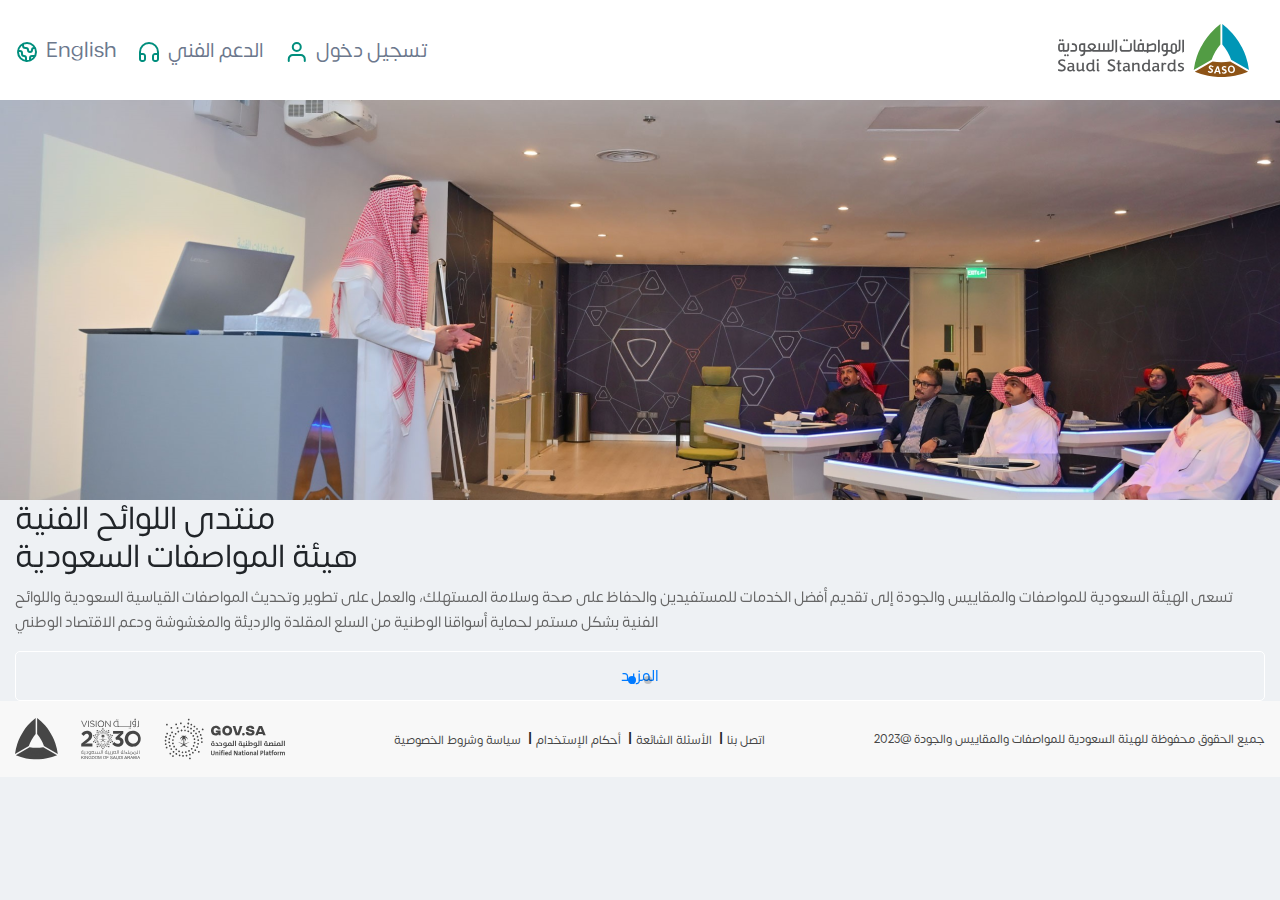
==== ar/index.html @ f95ce7a1 "Saso first commit" ====
<!doctype html>
<html lang="ar" dir="ltr">
  <head>
    <!-- Required meta tags -->
    <meta charset="utf-8">
    <meta name="viewport" content="width=device-width, initial-scale=1, shrink-to-fit=no">

    <!-- Bootstrap CSS -->
    <link rel="stylesheet" href="../assets/css/bootstrap.min.css">
    <!-- swiper  -->
    <link rel="stylesheet" href="../assets/css/swiper-bundle.min.css">
    <!--  Font Awesome CSS -->
    <!-- <link rel="stylesheet" href="../assets/css/all.min.css"> -->
    <!-- custom style -->
    <link rel="stylesheet" href="../assets/css/styleLTR.css">
    
    <title>SASO</title>
  </head>
  <body>


    <!-- start navbar -->
      <nav class="navbarCustomSaso">
        <div class="container containerCustom">
          <nav class="navbar navbar-expand-lg navbar-light">
            <a class="navbar-brand" href="#">
              <img src="../assets/images/new-logo.svg" alt="">
            </a>
             <!-- end logo saso -->
            <button class="navbar-toggler" type="button" data-toggle="collapse" data-target="#navbarSupportedContent" aria-controls="navbarSupportedContent" aria-expanded="false" aria-label="Toggle navigation">
              <span class="navbar-toggler-icon"></span>
            </button>
            <!-- end button toggle -->
            <div class="collapse navbar-collapse" id="navbarSupportedContent">
              <ul class="navbar-nav mr-auto">
                <li class="nav-item">
                  <a class="nav-link" href="#">
                    <img src="../assets/images/langIcon.svg" alt="">
                    <span>English</span>
                  </a>
                </li>
                <!-- end link -->
                <li class="nav-item">
                  <a class="nav-link" href="#">
                    <img src="../assets/images/supportIcon.svg" alt="">
                    <span>الدعم الفني</span>
                  </a>
                </li>
                <!-- end link -->
                <li class="nav-item">
                  <button type="button" class="nav-link" data-toggle="modal" data-target="#loginHome">
                    <img src="../assets/images/loginIcon.svg" alt="">
                    <span>تسجيل دخول</span>
                    </button>
                </li>
                <!-- end link -->

                <!-- <li class="nav-item dropdown">
                  <a class="nav-link dropdown-toggle" href="#" id="navbarDropdown" role="button" data-toggle="dropdown" aria-haspopup="true" aria-expanded="false">
                    Dropdown
                  </a>
                  <div class="dropdown-menu" aria-labelledby="navbarDropdown">
                    <a class="dropdown-item" href="#">Action</a>
                    <a class="dropdown-item" href="#">Another action</a>
                    <div class="dropdown-divider"></div>
                    <a class="dropdown-item" href="#">Something else here</a>
                  </div>
                </li> -->
              </ul>
      
            </div>
            <!-- end links of menu -->
          </nav>
        </div>
      </nav>
    <!-- end navbar -->

    <!-- start modal for login -->
        <div class="modal fade sasoModal" id="loginHome" tabindex="-1" role="dialog" aria-labelledby="exampleModalCenterTitle" aria-hidden="true">
          <div class="modal-dialog modal-dialog-centered" role="document">
            <div class="modal-content">
              <div class="modal-body">
                
                <button type="button" class="btn btn-primary" data-toggle="modal" data-target="#registerHome">
                  register
                </button>
              </div>
              <!-- end body  -->
            </div>
          </div>
        </div>
    <!-- end modal  login -->
    <!-- start modal  register -->
        <div class="modal fade sasoModal" id="registerHome" tabindex="-1" role="dialog" aria-labelledby="exampleModalCenterTitle" aria-hidden="true">
          <div class="modal-dialog modal-dialog-centered" role="document">
            <div class="modal-content">
              <div class="modal-body">
                ...register
              </div>
                <!-- end body  -->
            </div>
          </div>
        </div>
    <!-- end modal  register -->


    <!-- start slider home page -->
    <section class="homeSlider">
        <!-- start Swiper -->
        <div class="swiper mySwiper">
          <div class="swiper-wrapper">
            <div class="swiper-slide">
              <div class="wrapperSlide">
                <img src="../assets/images/Banner.png" alt="" class="aboImg">
                <div class="container containerCustom">
                  <div class="textBanner">
                    <h2>
                      منتدى اللوائح الفنية <br>
                      هيئة المواصفات السعودية
                    </h2>
                    <p>
                      تسعى الهيئة السعودية للمواصفات والمقاييس والجودة إلى تقديم أفضل الخدمات للمستفيدين والحفاظ على صحة وسلامة المستهلك، والعمل على تطوير وتحديث المواصفات القياسية السعودية واللوائح الفنية بشكل مستمر لحماية أسواقنا الوطنية من السلع المقلدة والرديئة والمغشوشة ودعم الاقتصاد الوطني
                    </p>
                    <a href="#!" class="btnBoder">المزيد</a>
                  </div>
                </div>
              </div>
            </div>
            <!-- end slide -->
            <div class="swiper-slide">
              <div class="wrapperSlide">
                <img src="../assets/images/Banner.png" alt="" class="aboImg">
                <div class="container containerCustom">
                  <div class="textBanner">
                    <h2>
                      منتدى اللوائح الفنية
                      هيئة المواصفات السعودية
                    </h2>
                    <p>
                      تسعى الهيئة السعودية للمواصفات والمقاييس والجودة إلى تقديم أفضل الخدمات للمستفيدين والحفاظ على صحة وسلامة المستهلك، والعمل على تطوير وتحديث المواصفات القياسية السعودية واللوائح الفنية بشكل مستمر لحماية أسواقنا الوطنية من السلع المقلدة والرديئة والمغشوشة ودعم الاقتصاد الوطني
                    </p>
                    <a href="#!" class="btnBoder">المزيد</a>
                  </div>
                </div>
              </div>
            </div>
            <!-- end slide -->
          </div>
          <div class="swiper-pagination"></div>
        </div>
        <!-- end Swiper -->
    </section>
    <!-- end slider home page -->

 

    <footer class="sasoFooter">
      <div class="container containerCustom flexCenter">
        <div class="logosFooter">
          <a href="#!"><img src="../assets/images/SASOFooter.svg" alt=""></a>
          <a href="#!"><img src="../assets/images/2030.svg" alt=""></a>
          <a href="#!"><img src="../assets/images/Govsa.svg" alt=""></a>
        </div>
        <!-- end logo -->
        <div class="policySec">
          <a href="#!" >اتصل بنا</a>|
          <a href="#!" > الأسئلة الشائعة</a>|
          <a href="#!" > أحكام الإستخدام</a>|
          <a href="#!" >سياسة وشروط الخصوصية</a>
        </div>
        <!-- end section -->
        <div class="sasoRSV">
          <p>جميع الحقوق محفوظة للهيئة السعودية للمواصفات والمقاييس والجودة @2023</p>
        </div>
      </div>
    </footer>


    <!-- start script ref  -->
    <script src="../assets/js/jQueryV3.5.js" ></script>
    <script src="../assets/js/bootstrap.bundle.min.js" ></script>
    <script src="../assets/js/swiper-bundle.min.js" ></script>
    <!-- include counterup just in home page -->
    <script src="../assets/js/jquery.counterup.min.js" ></script>
    <script src="../assets/js/custom.js"></script>
    <!-- end script ref  -->
    <script>

    var swiper = new Swiper(".mySwiper", {
      pagination: {
        el: ".swiper-pagination",
      },
    });

    </script>

  </body>
</html>
---- assets/css/styleLTR.css ----
/*** LTR websites ***/
@font-face {
  font-family: "SomarLight";
  src: url("../fonts/SomarSans-Light.woff") format("woff");
  font-weight: 400;
}

@font-face {
  font-family: "SomarRegular";
  src: url("../fonts/SomarSans-Regular.woff") format("woff");
  font-weight: 400;
}

@font-face {
  font-family: "SomarMedium";
  src: url("../fonts/SSomarSans-Medium.woff") format("woff");
  font-weight: 400;
}

@font-face {
  font-family: "SomarBold";
  src: url("../fonts/SomarSans-Bold.woff") format("woff");
  font-weight: 400;
}

@font-face {
  font-family: "Inter";
  src: url("../fonts/Inter-Regular.ttf") format("ttf");
  font-weight: 400;
}

body {
  font-family: "SomarRegular";
  direction: ltr;
  text-align: left;
}

html[dir="rtl"] body {
  font-family: "SomarRegular";
}

*,
*:focus,
*:active,
button:focus {
  outline: none;
}

a:hover {
  text-decoration: none;
}

p {
  font-size: 15px;
  color: #666;
  line-height: 30px;
}

h4 {
  font-size: 22px;
  font-weight: bold;
}

.mb-20 {
  margin-bottom: 20px !important;
}

.mb-30 {
  margin-bottom: 30px !important;
}

.mb-40 {
  margin-bottom: 40px !important;
}

.mb-70 {
  margin-bottom: 70px !important;
}

.mt-40 {
  margin-top: 40px !important;
}

.mt-30 {
  margin-top: 30px !important;
}

.ml-30 {
  margin-left: 30px !important;
}

.mt-70 {
  margin-top: 70px !important;
}

.mt-50 {
  margin-top: 50px !important;
}

.pl-15 {
  padding-left: 15px !important;
}

.pl-30 {
  padding-left: 30px !important;
}

.strong {
  font-weight: bold;
}

ul.blue-dots {
  list-style: none;
  line-height: 32px;
}

ul.blue-dots li::before {
  content: "";
  display: inline-block;
  width: 8px;
  height: 8px;
  border-radius: 50%;
  margin-right: 10px;
}

ol {
  list-style: decimal;
  line-height: 32px;
}

ol li {
  padding-left: 10px;
}

.text-left {
  text-align: right !important;
}

.text-right {
  text-align: left !important;
}

.float-left {
  float: right !important;
}

.float-right {
  float: left !important;
}

body {
  background: #eef1f4;
  font-family: "SomarRegular";
}

.font20 {
  font-size: 20px;
}

p {
  line-height: normal;
}

.flexCenter, .btnBoder {
  display: -webkit-box;
  display: -ms-flexbox;
  display: flex;
  -webkit-box-align: center;
      -ms-flex-align: center;
          align-items: center;
  -webkit-box-pack: center;
      -ms-flex-pack: center;
          justify-content: center;
}

.btnBoder {
  min-width: 134px;
  min-height: 50px;
  border: 1px solid #fff;
  border-radius: 5px;
}

/* start home page */
.navbarCustomSaso {
  background: #fff;
  padding: 19px 0 18px 0;
}

.navbarCustomSaso .navbar-light .navbar-nav .nav-link {
  padding: 0;
  margin-right: 20px;
  border: unset;
  background: transparent;
}

.navbarCustomSaso .navbar-light .navbar-nav .nav-link span {
  font-size: 20px;
  color: #6c788d;
  margin-left: 4px;
}

.navbarCustomSaso .navbar.navbar-expand-lg {
  -webkit-box-orient: horizontal;
  -webkit-box-direction: reverse;
      -ms-flex-direction: row-reverse;
          flex-direction: row-reverse;
  padding: 0;
}

.navbarCustomSaso .navbar.navbar-expand-lg .navbar-brand img {
  height: 53px;
}

.sasoFooter {
  background: #F8F8F8;
  padding: 17px 0;
}

.sasoFooter .container {
  -webkit-box-pack: justify;
      -ms-flex-pack: justify;
          justify-content: space-between;
}

.sasoFooter .logosFooter a:not(:last-of-type) {
  margin-right: 20px;
}

.sasoFooter .sasoRSV a, .sasoFooter .sasoRSV p,
.sasoFooter .policySec a,
.sasoFooter .policySec p {
  font-size: 12px;
  color: #464646;
  margin-bottom: 0;
}

.sasoFooter .policySec a {
  margin: 5px;
}

@media (min-width: 1200px) {
  .containerCustom {
    max-width: 1300px;
  }
}
/*# sourceMappingURL=styleLTR.css.map */
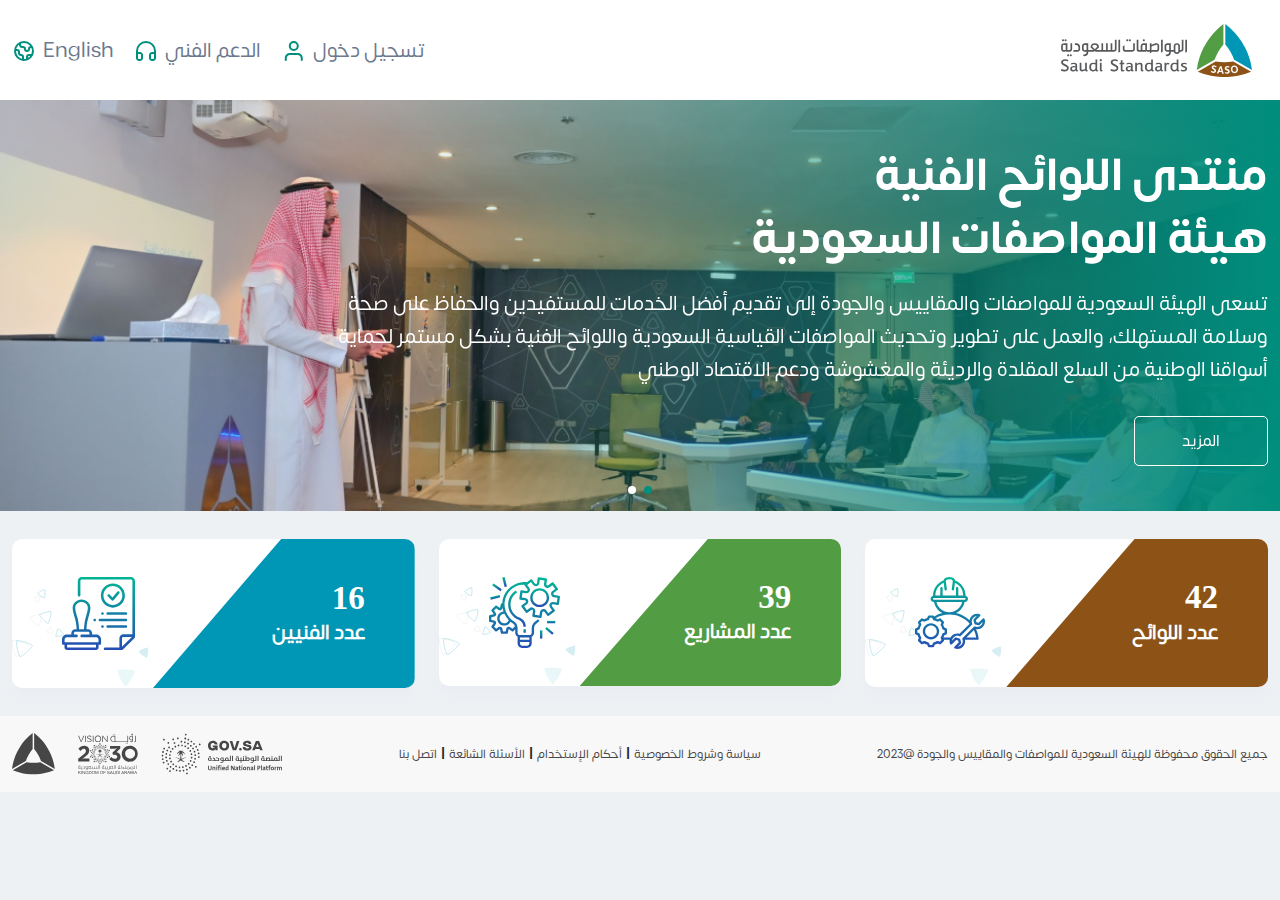
==== commit 7d8dc661: "Saso first commit.." ====
--- a/ar/index.html
+++ b/ar/index.html
@@ -1,198 +1,332 @@
 <!doctype html>
-<html lang="ar" dir="ltr">
-  <head>
-    <!-- Required meta tags -->
-    <meta charset="utf-8">
-    <meta name="viewport" content="width=device-width, initial-scale=1, shrink-to-fit=no">
-
-    <!-- Bootstrap CSS -->
-    <link rel="stylesheet" href="../assets/css/bootstrap.min.css">
-    <!-- swiper  -->
-    <link rel="stylesheet" href="../assets/css/swiper-bundle.min.css">
-    <!--  Font Awesome CSS -->
-    <!-- <link rel="stylesheet" href="../assets/css/all.min.css"> -->
-    <!-- custom style -->
-    <link rel="stylesheet" href="../assets/css/styleLTR.css">
-    
-    <title>SASO</title>
-  </head>
-  <body>
-
-
-    <!-- start navbar -->
-      <nav class="navbarCustomSaso">
-        <div class="container containerCustom">
-          <nav class="navbar navbar-expand-lg navbar-light">
-            <a class="navbar-brand" href="#">
-              <img src="../assets/images/new-logo.svg" alt="">
-            </a>
-             <!-- end logo saso -->
-            <button class="navbar-toggler" type="button" data-toggle="collapse" data-target="#navbarSupportedContent" aria-controls="navbarSupportedContent" aria-expanded="false" aria-label="Toggle navigation">
-              <span class="navbar-toggler-icon"></span>
-            </button>
-            <!-- end button toggle -->
-            <div class="collapse navbar-collapse" id="navbarSupportedContent">
-              <ul class="navbar-nav mr-auto">
-                <li class="nav-item">
-                  <a class="nav-link" href="#">
-                    <img src="../assets/images/langIcon.svg" alt="">
-                    <span>English</span>
-                  </a>
-                </li>
-                <!-- end link -->
-                <li class="nav-item">
-                  <a class="nav-link" href="#">
-                    <img src="../assets/images/supportIcon.svg" alt="">
-                    <span>الدعم الفني</span>
-                  </a>
-                </li>
-                <!-- end link -->
-                <li class="nav-item">
-                  <button type="button" class="nav-link" data-toggle="modal" data-target="#loginHome">
-                    <img src="../assets/images/loginIcon.svg" alt="">
-                    <span>تسجيل دخول</span>
-                    </button>
-                </li>
-                <!-- end link -->
-
-                <!-- <li class="nav-item dropdown">
-                  <a class="nav-link dropdown-toggle" href="#" id="navbarDropdown" role="button" data-toggle="dropdown" aria-haspopup="true" aria-expanded="false">
-                    Dropdown
-                  </a>
-                  <div class="dropdown-menu" aria-labelledby="navbarDropdown">
-                    <a class="dropdown-item" href="#">Action</a>
-                    <a class="dropdown-item" href="#">Another action</a>
-                    <div class="dropdown-divider"></div>
-                    <a class="dropdown-item" href="#">Something else here</a>
+<html lang="ar" dir="rtl">
+
+<head>
+  <!-- Required meta tags -->
+  <meta charset="utf-8">
+  <meta name="viewport" content="width=device-width, initial-scale=1, shrink-to-fit=no">
+
+  <!-- Bootstrap CSS -->
+  <link rel="stylesheet" href="../assets/css/bootstrapV5.min.css">
+  <!-- swiper  -->
+  <link rel="stylesheet" href="../assets/css/swiper-bundle.min.css">
+  <!--  Font Awesome CSS -->
+  <!-- <link rel="stylesheet" href="../assets/css/all.min.css"> -->
+  <!-- custom style -->
+  <link rel="stylesheet" href="../assets/css/styleRTL.css">
+
+  <title>SASO</title>
+</head>
+
+<body>
+  <!-- start modal for login -->
+  <div class="modal fade sasoModal" id="loginHome" tabindex="-1" role="dialog" aria-labelledby="exampleModalCenterTitle"
+    aria-hidden="true">
+    <div class="modal-dialog modal-dialog-centered" role="document">
+      <div class="modal-content">
+        <div class="modal-body">
+          <div class="loginRegister">
+            <div class="container">
+              <div class="row">
+                <div class="col-md-6 clearPadding">
+                  <div class="logoLogin flexCenter">
+                    <img src="../assets/images/loginLogo.svg" alt="">
                   </div>
-                </li> -->
-              </ul>
-      
-            </div>
-            <!-- end links of menu -->
-          </nav>
-        </div>
+                </div>
+                <!-- end logo -->
+                <div class="col-md-6">
+                  <div class="formModal">
+                    <div class="textForm">
+                      <img src="../assets/images/LogoLog.png" alt="">
+                      <h2 class="font30">أهلاً بك في منتدى اللوائح الفنية</h2>
+                      <p class="font20">من فضلك أدخل بياناتك لتسجيل الدخول</p>
+                    </div>
+                    <!-- end text -->
+                    <form class="form">
+                      <div class="input-group">
+                        <input type="text" placeholder="اسم المستخدم">
+                      </div>
+                      <!-- end field -->
+                      <div class="input-group">
+                        <input type="text" placeholder="كلمة المرور">
+                      </div>
+                      <!-- end field -->
+                      <button type="submit" class="submit btnMain">تسجيل دخول</button>
+                    </form>
+                    <a href="#!" class="registerWay2 flexCenter">
+                      <p>
+                        <strong>النفاذ الوطني الموحد</strong>
+                        يمكنك تسجيل الدخول باستخدام حسابك علي منصه الوصول الوطني الموحد
+                      </p>
+                      <img src="../assets/images/supportIcon.svg" alt="">
+                    </a>
+                    <p class="registerLink flexCenter">
+                      <button type="button" class="closeModal1 addAccount" data-bs-toggle="modal" data-bs-target="#registerHome">
+                        إنشاء حساب جديد
+                      </button>
+                      <span>ليس لديك حساب؟</span>
+                    </p>
+                  </div>
+                </div>
+                <!-- end form -->
+              </div>
+            </div>
+          </div>
+
+
+        </div>
+        <!-- end body  -->
+      </div>
+    </div>
+  </div>
+  <!-- end modal  login -->
+  <!-- start modal  register -->
+  <div class="modal fade sasoModal" id="registerHome" tabindex="-1" role="dialog"
+    aria-labelledby="exampleModalCenterTitle" aria-hidden="true">
+    <div class="modal-dialog modal-dialog-centered" role="document">
+      <div class="modal-content">
+        <div class="modal-body">
+          <div class="loginRegister">
+            <div class="container">
+              <div class="row">
+                <div class="col-md-6 clearPadding">
+                  <div class="logoLogin flexCenter">
+                    <img src="../assets/images/loginLogo.svg" alt="">
+                  </div>
+                </div>
+                <!-- end logo -->
+                <div class="col-md-6">
+                  <div class="formModal">
+                    <div class="textForm">
+                      <img src="../assets/images/LogoLog.png" alt="">
+                      <h2 class="font30">أهلاً بك في منتدى اللوائح الفنية</h2>
+                      <p class="font20">من فضلك أدخل بياناتك لإنشاء حساب جديد</p>
+                    </div>
+                    <!-- end text -->
+                    <form class="form">
+                      <div class="input-group">
+                        <input type="text" placeholder="الاسم الأول">
+                      </div>
+                      <!-- end field -->
+                      <div class="input-group">
+                        <input type="text" placeholder=" اسم العائلة">
+                      </div>
+                      <!-- end field -->
+                      <div class="input-group">
+                        <input type="number" placeholder=" رقم الموبايل">
+                      </div>
+                      <!-- end field -->
+                      <div class="input-group">
+                        <input type="email" placeholder="البريد الإلكتروني">
+                      </div>
+                      <!-- end field -->
+                      <div class="input-group">
+                        <select name="">
+                          <option selected="selected">الجهة</option>
+                          <option value="1">1</option>
+                          <option value="2">2</option>
+                        </select>
+                      </div>
+                      <!-- end field -->
+                      <button type="submit" class="submit btnMain">تسجيل دخول</button>
+                    </form>
+                    <p class="registerLink flexCenter">
+                      <button type="button" class="closeModal2 addAccount" data-bs-toggle="modal" data-bs-target="#registerHome">
+                        إنشاء حساب جديد
+                      </button>
+                      <span>ليس لديك حساب؟</span>
+                    </p>
+                  </div>
+                </div>
+                <!-- end form -->
+              </div>
+            </div>
+          </div>
+
+
+        </div>
+        <!-- end body  -->
+      </div>
+    </div>
+  </div>
+  <!-- end modal  register -->
+
+  <div class="layoutDashboard homeClass">
+    <section class="contentDashboard">
+  <!-- start navbar -->
+  <nav class="navbarCustomSaso">
+    <div class="container containerCustom">
+      <nav class="navbar navbar-expand-lg navbar-light">
+        <a class="navbar-brand" href="#">
+          <img src="../assets/images/new-logo.svg" alt="">
+        </a>
+        <!-- end logo saso -->
+        <button class="navbar-toggler" type="button" data-bs-toggle="collapse" data-bs-target="#navbarSupportedContent"
+          aria-controls="navbarSupportedContent" aria-expanded="false" aria-label="Toggle navigation">
+          <span class="navbar-toggler-icon"></span>
+        </button>
+        <!-- end button toggle -->
+        <div class="collapse navbar-collapse" id="navbarSupportedContent">
+          <ul class="navbar-nav mr-auto">
+            <li class="nav-item">
+              <a class="nav-link" href="#">
+                <img src="../assets/images/langIcon.svg" alt="">
+                <span>English</span>
+              </a>
+            </li>
+            <!-- end link -->
+            <li class="nav-item">
+              <a class="nav-link" href="#">
+                <img src="../assets/images/supportIcon.svg" alt="">
+                <span>الدعم الفني</span>
+              </a>
+            </li>
+            <!-- end link -->
+            <li class="nav-item">
+              <button type="button" class="nav-link" data-bs-toggle="modal" data-bs-target="#loginHome">
+                <img src="../assets/images/loginIcon.svg" alt="">
+                <span>تسجيل دخول</span>
+              </button>
+            </li>
+            <!-- end link -->
+          </ul>
+
+        </div>
+        <!-- end links of menu -->
       </nav>
-    <!-- end navbar -->
-
-    <!-- start modal for login -->
-        <div class="modal fade sasoModal" id="loginHome" tabindex="-1" role="dialog" aria-labelledby="exampleModalCenterTitle" aria-hidden="true">
-          <div class="modal-dialog modal-dialog-centered" role="document">
-            <div class="modal-content">
-              <div class="modal-body">
-                
-                <button type="button" class="btn btn-primary" data-toggle="modal" data-target="#registerHome">
-                  register
-                </button>
-              </div>
-              <!-- end body  -->
-            </div>
-          </div>
-        </div>
-    <!-- end modal  login -->
-    <!-- start modal  register -->
-        <div class="modal fade sasoModal" id="registerHome" tabindex="-1" role="dialog" aria-labelledby="exampleModalCenterTitle" aria-hidden="true">
-          <div class="modal-dialog modal-dialog-centered" role="document">
-            <div class="modal-content">
-              <div class="modal-body">
-                ...register
-              </div>
-                <!-- end body  -->
-            </div>
-          </div>
-        </div>
-    <!-- end modal  register -->
-
-
+    </div>
+  </nav>
+  <!-- end navbar -->
+
+  <!-- start Wrapper container -->
+  <div class="WrapperContent">
     <!-- start slider home page -->
     <section class="homeSlider">
-        <!-- start Swiper -->
-        <div class="swiper mySwiper">
-          <div class="swiper-wrapper">
-            <div class="swiper-slide">
-              <div class="wrapperSlide">
-                <img src="../assets/images/Banner.png" alt="" class="aboImg">
-                <div class="container containerCustom">
-                  <div class="textBanner">
-                    <h2>
-                      منتدى اللوائح الفنية <br>
-                      هيئة المواصفات السعودية
-                    </h2>
-                    <p>
-                      تسعى الهيئة السعودية للمواصفات والمقاييس والجودة إلى تقديم أفضل الخدمات للمستفيدين والحفاظ على صحة وسلامة المستهلك، والعمل على تطوير وتحديث المواصفات القياسية السعودية واللوائح الفنية بشكل مستمر لحماية أسواقنا الوطنية من السلع المقلدة والرديئة والمغشوشة ودعم الاقتصاد الوطني
-                    </p>
-                    <a href="#!" class="btnBoder">المزيد</a>
-                  </div>
-                </div>
-              </div>
-            </div>
-            <!-- end slide -->
-            <div class="swiper-slide">
-              <div class="wrapperSlide">
-                <img src="../assets/images/Banner.png" alt="" class="aboImg">
-                <div class="container containerCustom">
-                  <div class="textBanner">
-                    <h2>
-                      منتدى اللوائح الفنية
-                      هيئة المواصفات السعودية
-                    </h2>
-                    <p>
-                      تسعى الهيئة السعودية للمواصفات والمقاييس والجودة إلى تقديم أفضل الخدمات للمستفيدين والحفاظ على صحة وسلامة المستهلك، والعمل على تطوير وتحديث المواصفات القياسية السعودية واللوائح الفنية بشكل مستمر لحماية أسواقنا الوطنية من السلع المقلدة والرديئة والمغشوشة ودعم الاقتصاد الوطني
-                    </p>
-                    <a href="#!" class="btnBoder">المزيد</a>
-                  </div>
-                </div>
-              </div>
-            </div>
-            <!-- end slide -->
-          </div>
-          <div class="swiper-pagination"></div>
-        </div>
-        <!-- end Swiper -->
+      <!-- start Swiper -->
+      <div class="swiper mySwiper">
+        <div class="swiper-wrapper">
+          <div class="swiper-slide">
+            <div class="wrapperSlide">
+              <img src="../assets/images/Banner.png" alt="" class="aboImg">
+              <div class="container containerCustom">
+                <div class="textBanner">
+                  <h2>
+                    منتدى اللوائح الفنية <br>
+                    هيئة المواصفات السعودية
+                  </h2>
+                  <p>
+                    تسعى الهيئة السعودية للمواصفات والمقاييس والجودة إلى تقديم أفضل الخدمات للمستفيدين والحفاظ على صحة
+                    وسلامة المستهلك، والعمل على تطوير وتحديث المواصفات القياسية السعودية واللوائح الفنية بشكل مستمر
+                    لحماية أسواقنا الوطنية من السلع المقلدة والرديئة والمغشوشة ودعم الاقتصاد الوطني
+                  </p>
+                  <a href="#!" class="btnBoder">المزيد</a>
+                </div>
+              </div>
+            </div>
+          </div>
+          <!-- end slide -->
+          <div class="swiper-slide">
+            <div class="wrapperSlide">
+              <img src="../assets/images/Banner.png" alt="" class="aboImg">
+              <div class="container containerCustom">
+                <div class="textBanner">
+                  <h2>
+                    منتدى اللوائح الفنية
+                    هيئة المواصفات السعودية
+                  </h2>
+                  <p>
+                    تسعى الهيئة السعودية للمواصفات والمقاييس والجودة إلى تقديم أفضل الخدمات للمستفيدين والحفاظ على صحة
+                    وسلامة المستهلك، والعمل على تطوير وتحديث المواصفات القياسية السعودية واللوائح الفنية بشكل مستمر
+                    لحماية أسواقنا الوطنية من السلع المقلدة والرديئة والمغشوشة ودعم الاقتصاد الوطني
+                  </p>
+                  <a href="#!" class="btnBoder">المزيد</a>
+                </div>
+              </div>
+            </div>
+          </div>
+          <!-- end slide -->
+        </div>
+        <div class="swiper-pagination"></div>
+      </div>
+      <!-- end Swiper -->
     </section>
     <!-- end slider home page -->
 
- 
-
-    <footer class="sasoFooter">
-      <div class="container containerCustom flexCenter">
-        <div class="logosFooter">
-          <a href="#!"><img src="../assets/images/SASOFooter.svg" alt=""></a>
-          <a href="#!"><img src="../assets/images/2030.svg" alt=""></a>
-          <a href="#!"><img src="../assets/images/Govsa.svg" alt=""></a>
-        </div>
-        <!-- end logo -->
-        <div class="policySec">
-          <a href="#!" >اتصل بنا</a>|
-          <a href="#!" > الأسئلة الشائعة</a>|
-          <a href="#!" > أحكام الإستخدام</a>|
-          <a href="#!" >سياسة وشروط الخصوصية</a>
-        </div>
-        <!-- end section -->
-        <div class="sasoRSV">
-          <p>جميع الحقوق محفوظة للهيئة السعودية للمواصفات والمقاييس والجودة @2023</p>
-        </div>
-      </div>
-    </footer>
-
-
-    <!-- start script ref  -->
-    <script src="../assets/js/jQueryV3.5.js" ></script>
-    <script src="../assets/js/bootstrap.bundle.min.js" ></script>
-    <script src="../assets/js/swiper-bundle.min.js" ></script>
-    <!-- include counterup just in home page -->
-    <script src="../assets/js/jquery.counterup.min.js" ></script>
-    <script src="../assets/js/custom.js"></script>
-    <!-- end script ref  -->
-    <script>
-
-    var swiper = new Swiper(".mySwiper", {
-      pagination: {
-        el: ".swiper-pagination",
-      },
-    });
-
-    </script>
-
-  </body>
+    <section class="homeNumber">
+      <div class="container containerCustom">
+        <div class="row">
+          <div class="col-md-4">
+            <div class="boxNum">
+              <img src="../assets/images/numIcon1.svg" alt="" class="iconNum">
+              <div class="numberCountUp">
+                <h2 class="counter">130</h2>
+                <span>عدد اللوائح</span>
+              </div>
+            </div>
+          </div>
+          <!-- end col 4 -->
+          <div class="col-md-4">
+            <div class="boxNum">
+              <img src="../assets/images/numIcon2.svg" alt="" class="iconNum">
+              <div class="numberCountUp">
+                <h2 class="counter">120</h2>
+                <span>عدد المشاريع </span>
+              </div>
+            </div>
+          </div>
+          <!-- end col 4 -->
+          <div class="col-md-4">
+            <div class="boxNum">
+              <img src="../assets/images/numIcon3.svg" alt="" class="iconNum">
+              <div class="numberCountUp">
+                <h2 class="counter">50</h2>
+                <span> عدد الفنيين</span>
+              </div>
+            </div>
+          </div>
+          <!-- end col 4 -->
+        </div>
+      </div>
+    </section>
+  </div>
+  <!-- end Wrapper container -->
+
+  <footer class="sasoFooter">
+    <div class="container containerCustom flexCenter">
+      <div class="logosFooter">
+        <a href="#!"><img src="../assets/images/SASOFooter.svg" alt=""></a>
+        <a href="#!"><img src="../assets/images/2030.svg" alt=""></a>
+        <a href="#!"><img src="../assets/images/Govsa.svg" alt=""></a>
+      </div>
+      <!-- end logo -->
+      <div class="policySec">
+        <a href="#!">اتصل بنا</a>|
+        <a href="#!"> الأسئلة الشائعة</a>|
+        <a href="#!"> أحكام الإستخدام</a>|
+        <a href="#!">سياسة وشروط الخصوصية</a>
+      </div>
+      <!-- end section -->
+      <div class="sasoRSV">
+        <p>جميع الحقوق محفوظة للهيئة السعودية للمواصفات والمقاييس والجودة @2023</p>
+      </div>
+    </div>
+  </footer>
+    </section>
+    <aside class="LinksDashboard">
+
+    </aside>
+  </div>
+
+
+
+  <!-- start script ref  -->
+  <script src="../assets/js/jQueryV3.5.js"></script>
+  <script src="../assets/js/bootstrap.bundle.minV5.js"></script>
+  <script src="../assets/js/swiper-bundle.min.js"></script>
+  <script src="../assets/js/jquery.counterup.min.js"></script>
+  <script src="../assets/js/custom.js"></script>
+  <!-- end script ref  -->
+
+</body>
+
 </html>--- a/assets/css/bootstrapV5.min.css
+++ b/assets/css/bootstrapV5.min.css
@@ -0,0 +1,7 @@
+@charset "UTF-8";/*!
+ * Bootstrap v5.0.2 (https://getbootstrap.com/)
+ * Copyright 2011-2021 The Bootstrap Authors
+ * Copyright 2011-2021 Twitter, Inc.
+ * Licensed under MIT (https://github.com/twbs/bootstrap/blob/main/LICENSE)
+ */:root{--bs-blue:#0d6efd;--bs-indigo:#6610f2;--bs-purple:#6f42c1;--bs-pink:#d63384;--bs-red:#dc3545;--bs-orange:#fd7e14;--bs-yellow:#ffc107;--bs-green:#198754;--bs-teal:#20c997;--bs-cyan:#0dcaf0;--bs-white:#fff;--bs-gray:#6c757d;--bs-gray-dark:#343a40;--bs-primary:#0d6efd;--bs-secondary:#6c757d;--bs-success:#198754;--bs-info:#0dcaf0;--bs-warning:#ffc107;--bs-danger:#dc3545;--bs-light:#f8f9fa;--bs-dark:#212529;--bs-font-sans-serif:system-ui,-apple-system,"Segoe UI",Roboto,"Helvetica Neue",Arial,"Noto Sans","Liberation Sans",sans-serif,"Apple Color Emoji","Segoe UI Emoji","Segoe UI Symbol","Noto Color Emoji";--bs-font-monospace:SFMono-Regular,Menlo,Monaco,Consolas,"Liberation Mono","Courier New",monospace;--bs-gradient:linear-gradient(180deg, rgba(255, 255, 255, 0.15), rgba(255, 255, 255, 0))}*,::after,::before{box-sizing:border-box}@media (prefers-reduced-motion:no-preference){:root{scroll-behavior:smooth}}body{margin:0;font-family:var(--bs-font-sans-serif);font-size:1rem;font-weight:400;line-height:1.5;color:#212529;background-color:#fff;-webkit-text-size-adjust:100%;-webkit-tap-highlight-color:transparent}hr{margin:1rem 0;color:inherit;background-color:currentColor;border:0;opacity:.25}hr:not([size]){height:1px}.h1,.h2,.h3,.h4,.h5,.h6,h1,h2,h3,h4,h5,h6{margin-top:0;margin-bottom:.5rem;font-weight:500;line-height:1.2}.h1,h1{font-size:calc(1.375rem + 1.5vw)}@media (min-width:1200px){.h1,h1{font-size:2.5rem}}.h2,h2{font-size:calc(1.325rem + .9vw)}@media (min-width:1200px){.h2,h2{font-size:2rem}}.h3,h3{font-size:calc(1.3rem + .6vw)}@media (min-width:1200px){.h3,h3{font-size:1.75rem}}.h4,h4{font-size:calc(1.275rem + .3vw)}@media (min-width:1200px){.h4,h4{font-size:1.5rem}}.h5,h5{font-size:1.25rem}.h6,h6{font-size:1rem}p{margin-top:0;margin-bottom:1rem}abbr[data-bs-original-title],abbr[title]{-webkit-text-decoration:underline dotted;text-decoration:underline dotted;cursor:help;-webkit-text-decoration-skip-ink:none;text-decoration-skip-ink:none}address{margin-bottom:1rem;font-style:normal;line-height:inherit}ol,ul{padding-left:2rem}dl,ol,ul{margin-top:0;margin-bottom:1rem}ol ol,ol ul,ul ol,ul ul{margin-bottom:0}dt{font-weight:700}dd{margin-bottom:.5rem;margin-left:0}blockquote{margin:0 0 1rem}b,strong{font-weight:bolder}.small,small{font-size:.875em}.mark,mark{padding:.2em;background-color:#fcf8e3}sub,sup{position:relative;font-size:.75em;line-height:0;vertical-align:baseline}sub{bottom:-.25em}sup{top:-.5em}a{color:#0d6efd;text-decoration:underline}a:hover{color:#0a58ca}a:not([href]):not([class]),a:not([href]):not([class]):hover{color:inherit;text-decoration:none}code,kbd,pre,samp{font-family:var(--bs-font-monospace);font-size:1em;direction:ltr;unicode-bidi:bidi-override}pre{display:block;margin-top:0;margin-bottom:1rem;overflow:auto;font-size:.875em}pre code{font-size:inherit;color:inherit;word-break:normal}code{font-size:.875em;color:#d63384;word-wrap:break-word}a>code{color:inherit}kbd{padding:.2rem .4rem;font-size:.875em;color:#fff;background-color:#212529;border-radius:.2rem}kbd kbd{padding:0;font-size:1em;font-weight:700}figure{margin:0 0 1rem}img,svg{vertical-align:middle}table{caption-side:bottom;border-collapse:collapse}caption{padding-top:.5rem;padding-bottom:.5rem;color:#6c757d;text-align:left}th{text-align:inherit;text-align:-webkit-match-parent}tbody,td,tfoot,th,thead,tr{border-color:inherit;border-style:solid;border-width:0}label{display:inline-block}button{border-radius:0}button:focus:not(:focus-visible){outline:0}button,input,optgroup,select,textarea{margin:0;font-family:inherit;font-size:inherit;line-height:inherit}button,select{text-transform:none}[role=button]{cursor:pointer}select{word-wrap:normal}select:disabled{opacity:1}[list]::-webkit-calendar-picker-indicator{display:none}[type=button],[type=reset],[type=submit],button{-webkit-appearance:button}[type=button]:not(:disabled),[type=reset]:not(:disabled),[type=submit]:not(:disabled),button:not(:disabled){cursor:pointer}::-moz-focus-inner{padding:0;border-style:none}textarea{resize:vertical}fieldset{min-width:0;padding:0;margin:0;border:0}legend{float:left;width:100%;padding:0;margin-bottom:.5rem;font-size:calc(1.275rem + .3vw);line-height:inherit}@media (min-width:1200px){legend{font-size:1.5rem}}legend+*{clear:left}::-webkit-datetime-edit-day-field,::-webkit-datetime-edit-fields-wrapper,::-webkit-datetime-edit-hour-field,::-webkit-datetime-edit-minute,::-webkit-datetime-edit-month-field,::-webkit-datetime-edit-text,::-webkit-datetime-edit-year-field{padding:0}::-webkit-inner-spin-button{height:auto}[type=search]{outline-offset:-2px;-webkit-appearance:textfield}::-webkit-search-decoration{-webkit-appearance:none}::-webkit-color-swatch-wrapper{padding:0}::file-selector-button{font:inherit}::-webkit-file-upload-button{font:inherit;-webkit-appearance:button}output{display:inline-block}iframe{border:0}summary{display:list-item;cursor:pointer}progress{vertical-align:baseline}[hidden]{display:none!important}.lead{font-size:1.25rem;font-weight:300}.display-1{font-size:calc(1.625rem + 4.5vw);font-weight:300;line-height:1.2}@media (min-width:1200px){.display-1{font-size:5rem}}.display-2{font-size:calc(1.575rem + 3.9vw);font-weight:300;line-height:1.2}@media (min-width:1200px){.display-2{font-size:4.5rem}}.display-3{font-size:calc(1.525rem + 3.3vw);font-weight:300;line-height:1.2}@media (min-width:1200px){.display-3{font-size:4rem}}.display-4{font-size:calc(1.475rem + 2.7vw);font-weight:300;line-height:1.2}@media (min-width:1200px){.display-4{font-size:3.5rem}}.display-5{font-size:calc(1.425rem + 2.1vw);font-weight:300;line-height:1.2}@media (min-width:1200px){.display-5{font-size:3rem}}.display-6{font-size:calc(1.375rem + 1.5vw);font-weight:300;line-height:1.2}@media (min-width:1200px){.display-6{font-size:2.5rem}}.list-unstyled{padding-left:0;list-style:none}.list-inline{padding-left:0;list-style:none}.list-inline-item{display:inline-block}.list-inline-item:not(:last-child){margin-right:.5rem}.initialism{font-size:.875em;text-transform:uppercase}.blockquote{margin-bottom:1rem;font-size:1.25rem}.blockquote>:last-child{margin-bottom:0}.blockquote-footer{margin-top:-1rem;margin-bottom:1rem;font-size:.875em;color:#6c757d}.blockquote-footer::before{content:"— "}.img-fluid{max-width:100%;height:auto}.img-thumbnail{padding:.25rem;background-color:#fff;border:1px solid #dee2e6;border-radius:.25rem;max-width:100%;height:auto}.figure{display:inline-block}.figure-img{margin-bottom:.5rem;line-height:1}.figure-caption{font-size:.875em;color:#6c757d}.container,.container-fluid,.container-lg,.container-md,.container-sm,.container-xl,.container-xxl{width:100%;padding-right:var(--bs-gutter-x,.75rem);padding-left:var(--bs-gutter-x,.75rem);margin-right:auto;margin-left:auto}@media (min-width:576px){.container,.container-sm{max-width:540px}}@media (min-width:768px){.container,.container-md,.container-sm{max-width:720px}}@media (min-width:992px){.container,.container-lg,.container-md,.container-sm{max-width:960px}}@media (min-width:1200px){.container,.container-lg,.container-md,.container-sm,.container-xl{max-width:1140px}}@media (min-width:1400px){.container,.container-lg,.container-md,.container-sm,.container-xl,.container-xxl{max-width:1320px}}.row{--bs-gutter-x:1.5rem;--bs-gutter-y:0;display:flex;flex-wrap:wrap;margin-top:calc(var(--bs-gutter-y) * -1);margin-right:calc(var(--bs-gutter-x) * -.5);margin-left:calc(var(--bs-gutter-x) * -.5)}.row>*{flex-shrink:0;width:100%;max-width:100%;padding-right:calc(var(--bs-gutter-x) * .5);padding-left:calc(var(--bs-gutter-x) * .5);margin-top:var(--bs-gutter-y)}.col{flex:1 0 0%}.row-cols-auto>*{flex:0 0 auto;width:auto}.row-cols-1>*{flex:0 0 auto;width:100%}.row-cols-2>*{flex:0 0 auto;width:50%}.row-cols-3>*{flex:0 0 auto;width:33.3333333333%}.row-cols-4>*{flex:0 0 auto;width:25%}.row-cols-5>*{flex:0 0 auto;width:20%}.row-cols-6>*{flex:0 0 auto;width:16.6666666667%}@media (min-width:576px){.col-sm{flex:1 0 0%}.row-cols-sm-auto>*{flex:0 0 auto;width:auto}.row-cols-sm-1>*{flex:0 0 auto;width:100%}.row-cols-sm-2>*{flex:0 0 auto;width:50%}.row-cols-sm-3>*{flex:0 0 auto;width:33.3333333333%}.row-cols-sm-4>*{flex:0 0 auto;width:25%}.row-cols-sm-5>*{flex:0 0 auto;width:20%}.row-cols-sm-6>*{flex:0 0 auto;width:16.6666666667%}}@media (min-width:768px){.col-md{flex:1 0 0%}.row-cols-md-auto>*{flex:0 0 auto;width:auto}.row-cols-md-1>*{flex:0 0 auto;width:100%}.row-cols-md-2>*{flex:0 0 auto;width:50%}.row-cols-md-3>*{flex:0 0 auto;width:33.3333333333%}.row-cols-md-4>*{flex:0 0 auto;width:25%}.row-cols-md-5>*{flex:0 0 auto;width:20%}.row-cols-md-6>*{flex:0 0 auto;width:16.6666666667%}}@media (min-width:992px){.col-lg{flex:1 0 0%}.row-cols-lg-auto>*{flex:0 0 auto;width:auto}.row-cols-lg-1>*{flex:0 0 auto;width:100%}.row-cols-lg-2>*{flex:0 0 auto;width:50%}.row-cols-lg-3>*{flex:0 0 auto;width:33.3333333333%}.row-cols-lg-4>*{flex:0 0 auto;width:25%}.row-cols-lg-5>*{flex:0 0 auto;width:20%}.row-cols-lg-6>*{flex:0 0 auto;width:16.6666666667%}}@media (min-width:1200px){.col-xl{flex:1 0 0%}.row-cols-xl-auto>*{flex:0 0 auto;width:auto}.row-cols-xl-1>*{flex:0 0 auto;width:100%}.row-cols-xl-2>*{flex:0 0 auto;width:50%}.row-cols-xl-3>*{flex:0 0 auto;width:33.3333333333%}.row-cols-xl-4>*{flex:0 0 auto;width:25%}.row-cols-xl-5>*{flex:0 0 auto;width:20%}.row-cols-xl-6>*{flex:0 0 auto;width:16.6666666667%}}@media (min-width:1400px){.col-xxl{flex:1 0 0%}.row-cols-xxl-auto>*{flex:0 0 auto;width:auto}.row-cols-xxl-1>*{flex:0 0 auto;width:100%}.row-cols-xxl-2>*{flex:0 0 auto;width:50%}.row-cols-xxl-3>*{flex:0 0 auto;width:33.3333333333%}.row-cols-xxl-4>*{flex:0 0 auto;width:25%}.row-cols-xxl-5>*{flex:0 0 auto;width:20%}.row-cols-xxl-6>*{flex:0 0 auto;width:16.6666666667%}}.col-auto{flex:0 0 auto;width:auto}.col-1{flex:0 0 auto;width:8.33333333%}.col-2{flex:0 0 auto;width:16.66666667%}.col-3{flex:0 0 auto;width:25%}.col-4{flex:0 0 auto;width:33.33333333%}.col-5{flex:0 0 auto;width:41.66666667%}.col-6{flex:0 0 auto;width:50%}.col-7{flex:0 0 auto;width:58.33333333%}.col-8{flex:0 0 auto;width:66.66666667%}.col-9{flex:0 0 auto;width:75%}.col-10{flex:0 0 auto;width:83.33333333%}.col-11{flex:0 0 auto;width:91.66666667%}.col-12{flex:0 0 auto;width:100%}.offset-1{margin-left:8.33333333%}.offset-2{margin-left:16.66666667%}.offset-3{margin-left:25%}.offset-4{margin-left:33.33333333%}.offset-5{margin-left:41.66666667%}.offset-6{margin-left:50%}.offset-7{margin-left:58.33333333%}.offset-8{margin-left:66.66666667%}.offset-9{margin-left:75%}.offset-10{margin-left:83.33333333%}.offset-11{margin-left:91.66666667%}.g-0,.gx-0{--bs-gutter-x:0}.g-0,.gy-0{--bs-gutter-y:0}.g-1,.gx-1{--bs-gutter-x:0.25rem}.g-1,.gy-1{--bs-gutter-y:0.25rem}.g-2,.gx-2{--bs-gutter-x:0.5rem}.g-2,.gy-2{--bs-gutter-y:0.5rem}.g-3,.gx-3{--bs-gutter-x:1rem}.g-3,.gy-3{--bs-gutter-y:1rem}.g-4,.gx-4{--bs-gutter-x:1.5rem}.g-4,.gy-4{--bs-gutter-y:1.5rem}.g-5,.gx-5{--bs-gutter-x:3rem}.g-5,.gy-5{--bs-gutter-y:3rem}@media (min-width:576px){.col-sm-auto{flex:0 0 auto;width:auto}.col-sm-1{flex:0 0 auto;width:8.33333333%}.col-sm-2{flex:0 0 auto;width:16.66666667%}.col-sm-3{flex:0 0 auto;width:25%}.col-sm-4{flex:0 0 auto;width:33.33333333%}.col-sm-5{flex:0 0 auto;width:41.66666667%}.col-sm-6{flex:0 0 auto;width:50%}.col-sm-7{flex:0 0 auto;width:58.33333333%}.col-sm-8{flex:0 0 auto;width:66.66666667%}.col-sm-9{flex:0 0 auto;width:75%}.col-sm-10{flex:0 0 auto;width:83.33333333%}.col-sm-11{flex:0 0 auto;width:91.66666667%}.col-sm-12{flex:0 0 auto;width:100%}.offset-sm-0{margin-left:0}.offset-sm-1{margin-left:8.33333333%}.offset-sm-2{margin-left:16.66666667%}.offset-sm-3{margin-left:25%}.offset-sm-4{margin-left:33.33333333%}.offset-sm-5{margin-left:41.66666667%}.offset-sm-6{margin-left:50%}.offset-sm-7{margin-left:58.33333333%}.offset-sm-8{margin-left:66.66666667%}.offset-sm-9{margin-left:75%}.offset-sm-10{margin-left:83.33333333%}.offset-sm-11{margin-left:91.66666667%}.g-sm-0,.gx-sm-0{--bs-gutter-x:0}.g-sm-0,.gy-sm-0{--bs-gutter-y:0}.g-sm-1,.gx-sm-1{--bs-gutter-x:0.25rem}.g-sm-1,.gy-sm-1{--bs-gutter-y:0.25rem}.g-sm-2,.gx-sm-2{--bs-gutter-x:0.5rem}.g-sm-2,.gy-sm-2{--bs-gutter-y:0.5rem}.g-sm-3,.gx-sm-3{--bs-gutter-x:1rem}.g-sm-3,.gy-sm-3{--bs-gutter-y:1rem}.g-sm-4,.gx-sm-4{--bs-gutter-x:1.5rem}.g-sm-4,.gy-sm-4{--bs-gutter-y:1.5rem}.g-sm-5,.gx-sm-5{--bs-gutter-x:3rem}.g-sm-5,.gy-sm-5{--bs-gutter-y:3rem}}@media (min-width:768px){.col-md-auto{flex:0 0 auto;width:auto}.col-md-1{flex:0 0 auto;width:8.33333333%}.col-md-2{flex:0 0 auto;width:16.66666667%}.col-md-3{flex:0 0 auto;width:25%}.col-md-4{flex:0 0 auto;width:33.33333333%}.col-md-5{flex:0 0 auto;width:41.66666667%}.col-md-6{flex:0 0 auto;width:50%}.col-md-7{flex:0 0 auto;width:58.33333333%}.col-md-8{flex:0 0 auto;width:66.66666667%}.col-md-9{flex:0 0 auto;width:75%}.col-md-10{flex:0 0 auto;width:83.33333333%}.col-md-11{flex:0 0 auto;width:91.66666667%}.col-md-12{flex:0 0 auto;width:100%}.offset-md-0{margin-left:0}.offset-md-1{margin-left:8.33333333%}.offset-md-2{margin-left:16.66666667%}.offset-md-3{margin-left:25%}.offset-md-4{margin-left:33.33333333%}.offset-md-5{margin-left:41.66666667%}.offset-md-6{margin-left:50%}.offset-md-7{margin-left:58.33333333%}.offset-md-8{margin-left:66.66666667%}.offset-md-9{margin-left:75%}.offset-md-10{margin-left:83.33333333%}.offset-md-11{margin-left:91.66666667%}.g-md-0,.gx-md-0{--bs-gutter-x:0}.g-md-0,.gy-md-0{--bs-gutter-y:0}.g-md-1,.gx-md-1{--bs-gutter-x:0.25rem}.g-md-1,.gy-md-1{--bs-gutter-y:0.25rem}.g-md-2,.gx-md-2{--bs-gutter-x:0.5rem}.g-md-2,.gy-md-2{--bs-gutter-y:0.5rem}.g-md-3,.gx-md-3{--bs-gutter-x:1rem}.g-md-3,.gy-md-3{--bs-gutter-y:1rem}.g-md-4,.gx-md-4{--bs-gutter-x:1.5rem}.g-md-4,.gy-md-4{--bs-gutter-y:1.5rem}.g-md-5,.gx-md-5{--bs-gutter-x:3rem}.g-md-5,.gy-md-5{--bs-gutter-y:3rem}}@media (min-width:992px){.col-lg-auto{flex:0 0 auto;width:auto}.col-lg-1{flex:0 0 auto;width:8.33333333%}.col-lg-2{flex:0 0 auto;width:16.66666667%}.col-lg-3{flex:0 0 auto;width:25%}.col-lg-4{flex:0 0 auto;width:33.33333333%}.col-lg-5{flex:0 0 auto;width:41.66666667%}.col-lg-6{flex:0 0 auto;width:50%}.col-lg-7{flex:0 0 auto;width:58.33333333%}.col-lg-8{flex:0 0 auto;width:66.66666667%}.col-lg-9{flex:0 0 auto;width:75%}.col-lg-10{flex:0 0 auto;width:83.33333333%}.col-lg-11{flex:0 0 auto;width:91.66666667%}.col-lg-12{flex:0 0 auto;width:100%}.offset-lg-0{margin-left:0}.offset-lg-1{margin-left:8.33333333%}.offset-lg-2{margin-left:16.66666667%}.offset-lg-3{margin-left:25%}.offset-lg-4{margin-left:33.33333333%}.offset-lg-5{margin-left:41.66666667%}.offset-lg-6{margin-left:50%}.offset-lg-7{margin-left:58.33333333%}.offset-lg-8{margin-left:66.66666667%}.offset-lg-9{margin-left:75%}.offset-lg-10{margin-left:83.33333333%}.offset-lg-11{margin-left:91.66666667%}.g-lg-0,.gx-lg-0{--bs-gutter-x:0}.g-lg-0,.gy-lg-0{--bs-gutter-y:0}.g-lg-1,.gx-lg-1{--bs-gutter-x:0.25rem}.g-lg-1,.gy-lg-1{--bs-gutter-y:0.25rem}.g-lg-2,.gx-lg-2{--bs-gutter-x:0.5rem}.g-lg-2,.gy-lg-2{--bs-gutter-y:0.5rem}.g-lg-3,.gx-lg-3{--bs-gutter-x:1rem}.g-lg-3,.gy-lg-3{--bs-gutter-y:1rem}.g-lg-4,.gx-lg-4{--bs-gutter-x:1.5rem}.g-lg-4,.gy-lg-4{--bs-gutter-y:1.5rem}.g-lg-5,.gx-lg-5{--bs-gutter-x:3rem}.g-lg-5,.gy-lg-5{--bs-gutter-y:3rem}}@media (min-width:1200px){.col-xl-auto{flex:0 0 auto;width:auto}.col-xl-1{flex:0 0 auto;width:8.33333333%}.col-xl-2{flex:0 0 auto;width:16.66666667%}.col-xl-3{flex:0 0 auto;width:25%}.col-xl-4{flex:0 0 auto;width:33.33333333%}.col-xl-5{flex:0 0 auto;width:41.66666667%}.col-xl-6{flex:0 0 auto;width:50%}.col-xl-7{flex:0 0 auto;width:58.33333333%}.col-xl-8{flex:0 0 auto;width:66.66666667%}.col-xl-9{flex:0 0 auto;width:75%}.col-xl-10{flex:0 0 auto;width:83.33333333%}.col-xl-11{flex:0 0 auto;width:91.66666667%}.col-xl-12{flex:0 0 auto;width:100%}.offset-xl-0{margin-left:0}.offset-xl-1{margin-left:8.33333333%}.offset-xl-2{margin-left:16.66666667%}.offset-xl-3{margin-left:25%}.offset-xl-4{margin-left:33.33333333%}.offset-xl-5{margin-left:41.66666667%}.offset-xl-6{margin-left:50%}.offset-xl-7{margin-left:58.33333333%}.offset-xl-8{margin-left:66.66666667%}.offset-xl-9{margin-left:75%}.offset-xl-10{margin-left:83.33333333%}.offset-xl-11{margin-left:91.66666667%}.g-xl-0,.gx-xl-0{--bs-gutter-x:0}.g-xl-0,.gy-xl-0{--bs-gutter-y:0}.g-xl-1,.gx-xl-1{--bs-gutter-x:0.25rem}.g-xl-1,.gy-xl-1{--bs-gutter-y:0.25rem}.g-xl-2,.gx-xl-2{--bs-gutter-x:0.5rem}.g-xl-2,.gy-xl-2{--bs-gutter-y:0.5rem}.g-xl-3,.gx-xl-3{--bs-gutter-x:1rem}.g-xl-3,.gy-xl-3{--bs-gutter-y:1rem}.g-xl-4,.gx-xl-4{--bs-gutter-x:1.5rem}.g-xl-4,.gy-xl-4{--bs-gutter-y:1.5rem}.g-xl-5,.gx-xl-5{--bs-gutter-x:3rem}.g-xl-5,.gy-xl-5{--bs-gutter-y:3rem}}@media (min-width:1400px){.col-xxl-auto{flex:0 0 auto;width:auto}.col-xxl-1{flex:0 0 auto;width:8.33333333%}.col-xxl-2{flex:0 0 auto;width:16.66666667%}.col-xxl-3{flex:0 0 auto;width:25%}.col-xxl-4{flex:0 0 auto;width:33.33333333%}.col-xxl-5{flex:0 0 auto;width:41.66666667%}.col-xxl-6{flex:0 0 auto;width:50%}.col-xxl-7{flex:0 0 auto;width:58.33333333%}.col-xxl-8{flex:0 0 auto;width:66.66666667%}.col-xxl-9{flex:0 0 auto;width:75%}.col-xxl-10{flex:0 0 auto;width:83.33333333%}.col-xxl-11{flex:0 0 auto;width:91.66666667%}.col-xxl-12{flex:0 0 auto;width:100%}.offset-xxl-0{margin-left:0}.offset-xxl-1{margin-left:8.33333333%}.offset-xxl-2{margin-left:16.66666667%}.offset-xxl-3{margin-left:25%}.offset-xxl-4{margin-left:33.33333333%}.offset-xxl-5{margin-left:41.66666667%}.offset-xxl-6{margin-left:50%}.offset-xxl-7{margin-left:58.33333333%}.offset-xxl-8{margin-left:66.66666667%}.offset-xxl-9{margin-left:75%}.offset-xxl-10{margin-left:83.33333333%}.offset-xxl-11{margin-left:91.66666667%}.g-xxl-0,.gx-xxl-0{--bs-gutter-x:0}.g-xxl-0,.gy-xxl-0{--bs-gutter-y:0}.g-xxl-1,.gx-xxl-1{--bs-gutter-x:0.25rem}.g-xxl-1,.gy-xxl-1{--bs-gutter-y:0.25rem}.g-xxl-2,.gx-xxl-2{--bs-gutter-x:0.5rem}.g-xxl-2,.gy-xxl-2{--bs-gutter-y:0.5rem}.g-xxl-3,.gx-xxl-3{--bs-gutter-x:1rem}.g-xxl-3,.gy-xxl-3{--bs-gutter-y:1rem}.g-xxl-4,.gx-xxl-4{--bs-gutter-x:1.5rem}.g-xxl-4,.gy-xxl-4{--bs-gutter-y:1.5rem}.g-xxl-5,.gx-xxl-5{--bs-gutter-x:3rem}.g-xxl-5,.gy-xxl-5{--bs-gutter-y:3rem}}.table{--bs-table-bg:transparent;--bs-table-accent-bg:transparent;--bs-table-striped-color:#212529;--bs-table-striped-bg:rgba(0, 0, 0, 0.05);--bs-table-active-color:#212529;--bs-table-active-bg:rgba(0, 0, 0, 0.1);--bs-table-hover-color:#212529;--bs-table-hover-bg:rgba(0, 0, 0, 0.075);width:100%;margin-bottom:1rem;color:#212529;vertical-align:top;border-color:#dee2e6}.table>:not(caption)>*>*{padding:.5rem .5rem;background-color:var(--bs-table-bg);border-bottom-width:1px;box-shadow:inset 0 0 0 9999px var(--bs-table-accent-bg)}.table>tbody{vertical-align:inherit}.table>thead{vertical-align:bottom}.table>:not(:last-child)>:last-child>*{border-bottom-color:currentColor}.caption-top{caption-side:top}.table-sm>:not(caption)>*>*{padding:.25rem .25rem}.table-bordered>:not(caption)>*{border-width:1px 0}.table-bordered>:not(caption)>*>*{border-width:0 1px}.table-borderless>:not(caption)>*>*{border-bottom-width:0}.table-striped>tbody>tr:nth-of-type(odd){--bs-table-accent-bg:var(--bs-table-striped-bg);color:var(--bs-table-striped-color)}.table-active{--bs-table-accent-bg:var(--bs-table-active-bg);color:var(--bs-table-active-color)}.table-hover>tbody>tr:hover{--bs-table-accent-bg:var(--bs-table-hover-bg);color:var(--bs-table-hover-color)}.table-primary{--bs-table-bg:#cfe2ff;--bs-table-striped-bg:#c5d7f2;--bs-table-striped-color:#000;--bs-table-active-bg:#bacbe6;--bs-table-active-color:#000;--bs-table-hover-bg:#bfd1ec;--bs-table-hover-color:#000;color:#000;border-color:#bacbe6}.table-secondary{--bs-table-bg:#e2e3e5;--bs-table-striped-bg:#d7d8da;--bs-table-striped-color:#000;--bs-table-active-bg:#cbccce;--bs-table-active-color:#000;--bs-table-hover-bg:#d1d2d4;--bs-table-hover-color:#000;color:#000;border-color:#cbccce}.table-success{--bs-table-bg:#d1e7dd;--bs-table-striped-bg:#c7dbd2;--bs-table-striped-color:#000;--bs-table-active-bg:#bcd0c7;--bs-table-active-color:#000;--bs-table-hover-bg:#c1d6cc;--bs-table-hover-color:#000;color:#000;border-color:#bcd0c7}.table-info{--bs-table-bg:#cff4fc;--bs-table-striped-bg:#c5e8ef;--bs-table-striped-color:#000;--bs-table-active-bg:#badce3;--bs-table-active-color:#000;--bs-table-hover-bg:#bfe2e9;--bs-table-hover-color:#000;color:#000;border-color:#badce3}.table-warning{--bs-table-bg:#fff3cd;--bs-table-striped-bg:#f2e7c3;--bs-table-striped-color:#000;--bs-table-active-bg:#e6dbb9;--bs-table-active-color:#000;--bs-table-hover-bg:#ece1be;--bs-table-hover-color:#000;color:#000;border-color:#e6dbb9}.table-danger{--bs-table-bg:#f8d7da;--bs-table-striped-bg:#eccccf;--bs-table-striped-color:#000;--bs-table-active-bg:#dfc2c4;--bs-table-active-color:#000;--bs-table-hover-bg:#e5c7ca;--bs-table-hover-color:#000;color:#000;border-color:#dfc2c4}.table-light{--bs-table-bg:#f8f9fa;--bs-table-striped-bg:#ecedee;--bs-table-striped-color:#000;--bs-table-active-bg:#dfe0e1;--bs-table-active-color:#000;--bs-table-hover-bg:#e5e6e7;--bs-table-hover-color:#000;color:#000;border-color:#dfe0e1}.table-dark{--bs-table-bg:#212529;--bs-table-striped-bg:#2c3034;--bs-table-striped-color:#fff;--bs-table-active-bg:#373b3e;--bs-table-active-color:#fff;--bs-table-hover-bg:#323539;--bs-table-hover-color:#fff;color:#fff;border-color:#373b3e}.table-responsive{overflow-x:auto;-webkit-overflow-scrolling:touch}@media (max-width:575.98px){.table-responsive-sm{overflow-x:auto;-webkit-overflow-scrolling:touch}}@media (max-width:767.98px){.table-responsive-md{overflow-x:auto;-webkit-overflow-scrolling:touch}}@media (max-width:991.98px){.table-responsive-lg{overflow-x:auto;-webkit-overflow-scrolling:touch}}@media (max-width:1199.98px){.table-responsive-xl{overflow-x:auto;-webkit-overflow-scrolling:touch}}@media (max-width:1399.98px){.table-responsive-xxl{overflow-x:auto;-webkit-overflow-scrolling:touch}}.form-label{margin-bottom:.5rem}.col-form-label{padding-top:calc(.375rem + 1px);padding-bottom:calc(.375rem + 1px);margin-bottom:0;font-size:inherit;line-height:1.5}.col-form-label-lg{padding-top:calc(.5rem + 1px);padding-bottom:calc(.5rem + 1px);font-size:1.25rem}.col-form-label-sm{padding-top:calc(.25rem + 1px);padding-bottom:calc(.25rem + 1px);font-size:.875rem}.form-text{margin-top:.25rem;font-size:.875em;color:#6c757d}.form-control{display:block;width:100%;padding:.375rem .75rem;font-size:1rem;font-weight:400;line-height:1.5;color:#212529;background-color:#fff;background-clip:padding-box;border:1px solid #ced4da;-webkit-appearance:none;-moz-appearance:none;appearance:none;border-radius:.25rem;transition:border-color .15s ease-in-out,box-shadow .15s ease-in-out}@media (prefers-reduced-motion:reduce){.form-control{transition:none}}.form-control[type=file]{overflow:hidden}.form-control[type=file]:not(:disabled):not([readonly]){cursor:pointer}.form-control:focus{color:#212529;background-color:#fff;border-color:#86b7fe;outline:0;box-shadow:0 0 0 .25rem rgba(13,110,253,.25)}.form-control::-webkit-date-and-time-value{height:1.5em}.form-control::-moz-placeholder{color:#6c757d;opacity:1}.form-control::placeholder{color:#6c757d;opacity:1}.form-control:disabled,.form-control[readonly]{background-color:#e9ecef;opacity:1}.form-control::file-selector-button{padding:.375rem .75rem;margin:-.375rem -.75rem;-webkit-margin-end:.75rem;margin-inline-end:.75rem;color:#212529;background-color:#e9ecef;pointer-events:none;border-color:inherit;border-style:solid;border-width:0;border-inline-end-width:1px;border-radius:0;transition:color .15s ease-in-out,background-color .15s ease-in-out,border-color .15s ease-in-out,box-shadow .15s ease-in-out}@media (prefers-reduced-motion:reduce){.form-control::file-selector-button{transition:none}}.form-control:hover:not(:disabled):not([readonly])::file-selector-button{background-color:#dde0e3}.form-control::-webkit-file-upload-button{padding:.375rem .75rem;margin:-.375rem -.75rem;-webkit-margin-end:.75rem;margin-inline-end:.75rem;color:#212529;background-color:#e9ecef;pointer-events:none;border-color:inherit;border-style:solid;border-width:0;border-inline-end-width:1px;border-radius:0;-webkit-transition:color .15s ease-in-out,background-color .15s ease-in-out,border-color .15s ease-in-out,box-shadow .15s ease-in-out;transition:color .15s ease-in-out,background-color .15s ease-in-out,border-color .15s ease-in-out,box-shadow .15s ease-in-out}@media (prefers-reduced-motion:reduce){.form-control::-webkit-file-upload-button{-webkit-transition:none;transition:none}}.form-control:hover:not(:disabled):not([readonly])::-webkit-file-upload-button{background-color:#dde0e3}.form-control-plaintext{display:block;width:100%;padding:.375rem 0;margin-bottom:0;line-height:1.5;color:#212529;background-color:transparent;border:solid transparent;border-width:1px 0}.form-control-plaintext.form-control-lg,.form-control-plaintext.form-control-sm{padding-right:0;padding-left:0}.form-control-sm{min-height:calc(1.5em + (.5rem + 2px));padding:.25rem .5rem;font-size:.875rem;border-radius:.2rem}.form-control-sm::file-selector-button{padding:.25rem .5rem;margin:-.25rem -.5rem;-webkit-margin-end:.5rem;margin-inline-end:.5rem}.form-control-sm::-webkit-file-upload-button{padding:.25rem .5rem;margin:-.25rem -.5rem;-webkit-margin-end:.5rem;margin-inline-end:.5rem}.form-control-lg{min-height:calc(1.5em + (1rem + 2px));padding:.5rem 1rem;font-size:1.25rem;border-radius:.3rem}.form-control-lg::file-selector-button{padding:.5rem 1rem;margin:-.5rem -1rem;-webkit-margin-end:1rem;margin-inline-end:1rem}.form-control-lg::-webkit-file-upload-button{padding:.5rem 1rem;margin:-.5rem -1rem;-webkit-margin-end:1rem;margin-inline-end:1rem}textarea.form-control{min-height:calc(1.5em + (.75rem + 2px))}textarea.form-control-sm{min-height:calc(1.5em + (.5rem + 2px))}textarea.form-control-lg{min-height:calc(1.5em + (1rem + 2px))}.form-control-color{max-width:3rem;height:auto;padding:.375rem}.form-control-color:not(:disabled):not([readonly]){cursor:pointer}.form-control-color::-moz-color-swatch{height:1.5em;border-radius:.25rem}.form-control-color::-webkit-color-swatch{height:1.5em;border-radius:.25rem}.form-select{display:block;width:100%;padding:.375rem 2.25rem .375rem .75rem;-moz-padding-start:calc(0.75rem - 3px);font-size:1rem;font-weight:400;line-height:1.5;color:#212529;background-color:#fff;background-image:url("data:image/svg+xml,%3csvg xmlns='http://www.w3.org/2000/svg' viewBox='0 0 16 16'%3e%3cpath fill='none' stroke='%23343a40' stroke-linecap='round' stroke-linejoin='round' stroke-width='2' d='M2 5l6 6 6-6'/%3e%3c/svg%3e");background-repeat:no-repeat;background-position:right .75rem center;background-size:16px 12px;border:1px solid #ced4da;border-radius:.25rem;transition:border-color .15s ease-in-out,box-shadow .15s ease-in-out;-webkit-appearance:none;-moz-appearance:none;appearance:none}@media (prefers-reduced-motion:reduce){.form-select{transition:none}}.form-select:focus{border-color:#86b7fe;outline:0;box-shadow:0 0 0 .25rem rgba(13,110,253,.25)}.form-select[multiple],.form-select[size]:not([size="1"]){padding-right:.75rem;background-image:none}.form-select:disabled{background-color:#e9ecef}.form-select:-moz-focusring{color:transparent;text-shadow:0 0 0 #212529}.form-select-sm{padding-top:.25rem;padding-bottom:.25rem;padding-left:.5rem;font-size:.875rem}.form-select-lg{padding-top:.5rem;padding-bottom:.5rem;padding-left:1rem;font-size:1.25rem}.form-check{display:block;min-height:1.5rem;padding-left:1.5em;margin-bottom:.125rem}.form-check .form-check-input{float:left;margin-left:-1.5em}.form-check-input{width:1em;height:1em;margin-top:.25em;vertical-align:top;background-color:#fff;background-repeat:no-repeat;background-position:center;background-size:contain;border:1px solid rgba(0,0,0,.25);-webkit-appearance:none;-moz-appearance:none;appearance:none;-webkit-print-color-adjust:exact;color-adjust:exact}.form-check-input[type=checkbox]{border-radius:.25em}.form-check-input[type=radio]{border-radius:50%}.form-check-input:active{filter:brightness(90%)}.form-check-input:focus{border-color:#86b7fe;outline:0;box-shadow:0 0 0 .25rem rgba(13,110,253,.25)}.form-check-input:checked{background-color:#0d6efd;border-color:#0d6efd}.form-check-input:checked[type=checkbox]{background-image:url("data:image/svg+xml,%3csvg xmlns='http://www.w3.org/2000/svg' viewBox='0 0 20 20'%3e%3cpath fill='none' stroke='%23fff' stroke-linecap='round' stroke-linejoin='round' stroke-width='3' d='M6 10l3 3l6-6'/%3e%3c/svg%3e")}.form-check-input:checked[type=radio]{background-image:url("data:image/svg+xml,%3csvg xmlns='http://www.w3.org/2000/svg' viewBox='-4 -4 8 8'%3e%3ccircle r='2' fill='%23fff'/%3e%3c/svg%3e")}.form-check-input[type=checkbox]:indeterminate{background-color:#0d6efd;border-color:#0d6efd;background-image:url("data:image/svg+xml,%3csvg xmlns='http://www.w3.org/2000/svg' viewBox='0 0 20 20'%3e%3cpath fill='none' stroke='%23fff' stroke-linecap='round' stroke-linejoin='round' stroke-width='3' d='M6 10h8'/%3e%3c/svg%3e")}.form-check-input:disabled{pointer-events:none;filter:none;opacity:.5}.form-check-input:disabled~.form-check-label,.form-check-input[disabled]~.form-check-label{opacity:.5}.form-switch{padding-left:2.5em}.form-switch .form-check-input{width:2em;margin-left:-2.5em;background-image:url("data:image/svg+xml,%3csvg xmlns='http://www.w3.org/2000/svg' viewBox='-4 -4 8 8'%3e%3ccircle r='3' fill='rgba%280, 0, 0, 0.25%29'/%3e%3c/svg%3e");background-position:left center;border-radius:2em;transition:background-position .15s ease-in-out}@media (prefers-reduced-motion:reduce){.form-switch .form-check-input{transition:none}}.form-switch .form-check-input:focus{background-image:url("data:image/svg+xml,%3csvg xmlns='http://www.w3.org/2000/svg' viewBox='-4 -4 8 8'%3e%3ccircle r='3' fill='%2386b7fe'/%3e%3c/svg%3e")}.form-switch .form-check-input:checked{background-position:right center;background-image:url("data:image/svg+xml,%3csvg xmlns='http://www.w3.org/2000/svg' viewBox='-4 -4 8 8'%3e%3ccircle r='3' fill='%23fff'/%3e%3c/svg%3e")}.form-check-inline{display:inline-block;margin-right:1rem}.btn-check{position:absolute;clip:rect(0,0,0,0);pointer-events:none}.btn-check:disabled+.btn,.btn-check[disabled]+.btn{pointer-events:none;filter:none;opacity:.65}.form-range{width:100%;height:1.5rem;padding:0;background-color:transparent;-webkit-appearance:none;-moz-appearance:none;appearance:none}.form-range:focus{outline:0}.form-range:focus::-webkit-slider-thumb{box-shadow:0 0 0 1px #fff,0 0 0 .25rem rgba(13,110,253,.25)}.form-range:focus::-moz-range-thumb{box-shadow:0 0 0 1px #fff,0 0 0 .25rem rgba(13,110,253,.25)}.form-range::-moz-focus-outer{border:0}.form-range::-webkit-slider-thumb{width:1rem;height:1rem;margin-top:-.25rem;background-color:#0d6efd;border:0;border-radius:1rem;-webkit-transition:background-color .15s ease-in-out,border-color .15s ease-in-out,box-shadow .15s ease-in-out;transition:background-color .15s ease-in-out,border-color .15s ease-in-out,box-shadow .15s ease-in-out;-webkit-appearance:none;appearance:none}@media (prefers-reduced-motion:reduce){.form-range::-webkit-slider-thumb{-webkit-transition:none;transition:none}}.form-range::-webkit-slider-thumb:active{background-color:#b6d4fe}.form-range::-webkit-slider-runnable-track{width:100%;height:.5rem;color:transparent;cursor:pointer;background-color:#dee2e6;border-color:transparent;border-radius:1rem}.form-range::-moz-range-thumb{width:1rem;height:1rem;background-color:#0d6efd;border:0;border-radius:1rem;-moz-transition:background-color .15s ease-in-out,border-color .15s ease-in-out,box-shadow .15s ease-in-out;transition:background-color .15s ease-in-out,border-color .15s ease-in-out,box-shadow .15s ease-in-out;-moz-appearance:none;appearance:none}@media (prefers-reduced-motion:reduce){.form-range::-moz-range-thumb{-moz-transition:none;transition:none}}.form-range::-moz-range-thumb:active{background-color:#b6d4fe}.form-range::-moz-range-track{width:100%;height:.5rem;color:transparent;cursor:pointer;background-color:#dee2e6;border-color:transparent;border-radius:1rem}.form-range:disabled{pointer-events:none}.form-range:disabled::-webkit-slider-thumb{background-color:#adb5bd}.form-range:disabled::-moz-range-thumb{background-color:#adb5bd}.form-floating{position:relative}.form-floating>.form-control,.form-floating>.form-select{height:calc(3.5rem + 2px);line-height:1.25}.form-floating>label{position:absolute;top:0;left:0;height:100%;padding:1rem .75rem;pointer-events:none;border:1px solid transparent;transform-origin:0 0;transition:opacity .1s ease-in-out,transform .1s ease-in-out}@media (prefers-reduced-motion:reduce){.form-floating>label{transition:none}}.form-floating>.form-control{padding:1rem .75rem}.form-floating>.form-control::-moz-placeholder{color:transparent}.form-floating>.form-control::placeholder{color:transparent}.form-floating>.form-control:not(:-moz-placeholder-shown){padding-top:1.625rem;padding-bottom:.625rem}.form-floating>.form-control:focus,.form-floating>.form-control:not(:placeholder-shown){padding-top:1.625rem;padding-bottom:.625rem}.form-floating>.form-control:-webkit-autofill{padding-top:1.625rem;padding-bottom:.625rem}.form-floating>.form-select{padding-top:1.625rem;padding-bottom:.625rem}.form-floating>.form-control:not(:-moz-placeholder-shown)~label{opacity:.65;transform:scale(.85) translateY(-.5rem) translateX(.15rem)}.form-floating>.form-control:focus~label,.form-floating>.form-control:not(:placeholder-shown)~label,.form-floating>.form-select~label{opacity:.65;transform:scale(.85) translateY(-.5rem) translateX(.15rem)}.form-floating>.form-control:-webkit-autofill~label{opacity:.65;transform:scale(.85) translateY(-.5rem) translateX(.15rem)}.input-group{position:relative;display:flex;flex-wrap:wrap;align-items:stretch;width:100%}.input-group>.form-control,.input-group>.form-select{position:relative;flex:1 1 auto;width:1%;min-width:0}.input-group>.form-control:focus,.input-group>.form-select:focus{z-index:3}.input-group .btn{position:relative;z-index:2}.input-group .btn:focus{z-index:3}.input-group-text{display:flex;align-items:center;padding:.375rem .75rem;font-size:1rem;font-weight:400;line-height:1.5;color:#212529;text-align:center;white-space:nowrap;background-color:#e9ecef;border:1px solid #ced4da;border-radius:.25rem}.input-group-lg>.btn,.input-group-lg>.form-control,.input-group-lg>.form-select,.input-group-lg>.input-group-text{padding:.5rem 1rem;font-size:1.25rem;border-radius:.3rem}.input-group-sm>.btn,.input-group-sm>.form-control,.input-group-sm>.form-select,.input-group-sm>.input-group-text{padding:.25rem .5rem;font-size:.875rem;border-radius:.2rem}.input-group-lg>.form-select,.input-group-sm>.form-select{padding-right:3rem}.input-group:not(.has-validation)>.dropdown-toggle:nth-last-child(n+3),.input-group:not(.has-validation)>:not(:last-child):not(.dropdown-toggle):not(.dropdown-menu){border-top-right-radius:0;border-bottom-right-radius:0}.input-group.has-validation>.dropdown-toggle:nth-last-child(n+4),.input-group.has-validation>:nth-last-child(n+3):not(.dropdown-toggle):not(.dropdown-menu){border-top-right-radius:0;border-bottom-right-radius:0}.input-group>:not(:first-child):not(.dropdown-menu):not(.valid-tooltip):not(.valid-feedback):not(.invalid-tooltip):not(.invalid-feedback){margin-left:-1px;border-top-left-radius:0;border-bottom-left-radius:0}.valid-feedback{display:none;width:100%;margin-top:.25rem;font-size:.875em;color:#198754}.valid-tooltip{position:absolute;top:100%;z-index:5;display:none;max-width:100%;padding:.25rem .5rem;margin-top:.1rem;font-size:.875rem;color:#fff;background-color:rgba(25,135,84,.9);border-radius:.25rem}.is-valid~.valid-feedback,.is-valid~.valid-tooltip,.was-validated :valid~.valid-feedback,.was-validated :valid~.valid-tooltip{display:block}.form-control.is-valid,.was-validated .form-control:valid{border-color:#198754;padding-right:calc(1.5em + .75rem);background-image:url("data:image/svg+xml,%3csvg xmlns='http://www.w3.org/2000/svg' viewBox='0 0 8 8'%3e%3cpath fill='%23198754' d='M2.3 6.73L.6 4.53c-.4-1.04.46-1.4 1.1-.8l1.1 1.4 3.4-3.8c.6-.63 1.6-.27 1.2.7l-4 4.6c-.43.5-.8.4-1.1.1z'/%3e%3c/svg%3e");background-repeat:no-repeat;background-position:right calc(.375em + .1875rem) center;background-size:calc(.75em + .375rem) calc(.75em + .375rem)}.form-control.is-valid:focus,.was-validated .form-control:valid:focus{border-color:#198754;box-shadow:0 0 0 .25rem rgba(25,135,84,.25)}.was-validated textarea.form-control:valid,textarea.form-control.is-valid{padding-right:calc(1.5em + .75rem);background-position:top calc(.375em + .1875rem) right calc(.375em + .1875rem)}.form-select.is-valid,.was-validated .form-select:valid{border-color:#198754}.form-select.is-valid:not([multiple]):not([size]),.form-select.is-valid:not([multiple])[size="1"],.was-validated .form-select:valid:not([multiple]):not([size]),.was-validated .form-select:valid:not([multiple])[size="1"]{padding-right:4.125rem;background-image:url("data:image/svg+xml,%3csvg xmlns='http://www.w3.org/2000/svg' viewBox='0 0 16 16'%3e%3cpath fill='none' stroke='%23343a40' stroke-linecap='round' stroke-linejoin='round' stroke-width='2' d='M2 5l6 6 6-6'/%3e%3c/svg%3e"),url("data:image/svg+xml,%3csvg xmlns='http://www.w3.org/2000/svg' viewBox='0 0 8 8'%3e%3cpath fill='%23198754' d='M2.3 6.73L.6 4.53c-.4-1.04.46-1.4 1.1-.8l1.1 1.4 3.4-3.8c.6-.63 1.6-.27 1.2.7l-4 4.6c-.43.5-.8.4-1.1.1z'/%3e%3c/svg%3e");background-position:right .75rem center,center right 2.25rem;background-size:16px 12px,calc(.75em + .375rem) calc(.75em + .375rem)}.form-select.is-valid:focus,.was-validated .form-select:valid:focus{border-color:#198754;box-shadow:0 0 0 .25rem rgba(25,135,84,.25)}.form-check-input.is-valid,.was-validated .form-check-input:valid{border-color:#198754}.form-check-input.is-valid:checked,.was-validated .form-check-input:valid:checked{background-color:#198754}.form-check-input.is-valid:focus,.was-validated .form-check-input:valid:focus{box-shadow:0 0 0 .25rem rgba(25,135,84,.25)}.form-check-input.is-valid~.form-check-label,.was-validated .form-check-input:valid~.form-check-label{color:#198754}.form-check-inline .form-check-input~.valid-feedback{margin-left:.5em}.input-group .form-control.is-valid,.input-group .form-select.is-valid,.was-validated .input-group .form-control:valid,.was-validated .input-group .form-select:valid{z-index:1}.input-group .form-control.is-valid:focus,.input-group .form-select.is-valid:focus,.was-validated .input-group .form-control:valid:focus,.was-validated .input-group .form-select:valid:focus{z-index:3}.invalid-feedback{display:none;width:100%;margin-top:.25rem;font-size:.875em;color:#dc3545}.invalid-tooltip{position:absolute;top:100%;z-index:5;display:none;max-width:100%;padding:.25rem .5rem;margin-top:.1rem;font-size:.875rem;color:#fff;background-color:rgba(220,53,69,.9);border-radius:.25rem}.is-invalid~.invalid-feedback,.is-invalid~.invalid-tooltip,.was-validated :invalid~.invalid-feedback,.was-validated :invalid~.invalid-tooltip{display:block}.form-control.is-invalid,.was-validated .form-control:invalid{border-color:#dc3545;padding-right:calc(1.5em + .75rem);background-image:url("data:image/svg+xml,%3csvg xmlns='http://www.w3.org/2000/svg' viewBox='0 0 12 12' width='12' height='12' fill='none' stroke='%23dc3545'%3e%3ccircle cx='6' cy='6' r='4.5'/%3e%3cpath stroke-linejoin='round' d='M5.8 3.6h.4L6 6.5z'/%3e%3ccircle cx='6' cy='8.2' r='.6' fill='%23dc3545' stroke='none'/%3e%3c/svg%3e");background-repeat:no-repeat;background-position:right calc(.375em + .1875rem) center;background-size:calc(.75em + .375rem) calc(.75em + .375rem)}.form-control.is-invalid:focus,.was-validated .form-control:invalid:focus{border-color:#dc3545;box-shadow:0 0 0 .25rem rgba(220,53,69,.25)}.was-validated textarea.form-control:invalid,textarea.form-control.is-invalid{padding-right:calc(1.5em + .75rem);background-position:top calc(.375em + .1875rem) right calc(.375em + .1875rem)}.form-select.is-invalid,.was-validated .form-select:invalid{border-color:#dc3545}.form-select.is-invalid:not([multiple]):not([size]),.form-select.is-invalid:not([multiple])[size="1"],.was-validated .form-select:invalid:not([multiple]):not([size]),.was-validated .form-select:invalid:not([multiple])[size="1"]{padding-right:4.125rem;background-image:url("data:image/svg+xml,%3csvg xmlns='http://www.w3.org/2000/svg' viewBox='0 0 16 16'%3e%3cpath fill='none' stroke='%23343a40' stroke-linecap='round' stroke-linejoin='round' stroke-width='2' d='M2 5l6 6 6-6'/%3e%3c/svg%3e"),url("data:image/svg+xml,%3csvg xmlns='http://www.w3.org/2000/svg' viewBox='0 0 12 12' width='12' height='12' fill='none' stroke='%23dc3545'%3e%3ccircle cx='6' cy='6' r='4.5'/%3e%3cpath stroke-linejoin='round' d='M5.8 3.6h.4L6 6.5z'/%3e%3ccircle cx='6' cy='8.2' r='.6' fill='%23dc3545' stroke='none'/%3e%3c/svg%3e");background-position:right .75rem center,center right 2.25rem;background-size:16px 12px,calc(.75em + .375rem) calc(.75em + .375rem)}.form-select.is-invalid:focus,.was-validated .form-select:invalid:focus{border-color:#dc3545;box-shadow:0 0 0 .25rem rgba(220,53,69,.25)}.form-check-input.is-invalid,.was-validated .form-check-input:invalid{border-color:#dc3545}.form-check-input.is-invalid:checked,.was-validated .form-check-input:invalid:checked{background-color:#dc3545}.form-check-input.is-invalid:focus,.was-validated .form-check-input:invalid:focus{box-shadow:0 0 0 .25rem rgba(220,53,69,.25)}.form-check-input.is-invalid~.form-check-label,.was-validated .form-check-input:invalid~.form-check-label{color:#dc3545}.form-check-inline .form-check-input~.invalid-feedback{margin-left:.5em}.input-group .form-control.is-invalid,.input-group .form-select.is-invalid,.was-validated .input-group .form-control:invalid,.was-validated .input-group .form-select:invalid{z-index:2}.input-group .form-control.is-invalid:focus,.input-group .form-select.is-invalid:focus,.was-validated .input-group .form-control:invalid:focus,.was-validated .input-group .form-select:invalid:focus{z-index:3}.btn{display:inline-block;font-weight:400;line-height:1.5;color:#212529;text-align:center;text-decoration:none;vertical-align:middle;cursor:pointer;-webkit-user-select:none;-moz-user-select:none;user-select:none;background-color:transparent;border:1px solid transparent;padding:.375rem .75rem;font-size:1rem;border-radius:.25rem;transition:color .15s ease-in-out,background-color .15s ease-in-out,border-color .15s ease-in-out,box-shadow .15s ease-in-out}@media (prefers-reduced-motion:reduce){.btn{transition:none}}.btn:hover{color:#212529}.btn-check:focus+.btn,.btn:focus{outline:0;box-shadow:0 0 0 .25rem rgba(13,110,253,.25)}.btn.disabled,.btn:disabled,fieldset:disabled .btn{pointer-events:none;opacity:.65}.btn-primary{color:#fff;background-color:#0d6efd;border-color:#0d6efd}.btn-primary:hover{color:#fff;background-color:#0b5ed7;border-color:#0a58ca}.btn-check:focus+.btn-primary,.btn-primary:focus{color:#fff;background-color:#0b5ed7;border-color:#0a58ca;box-shadow:0 0 0 .25rem rgba(49,132,253,.5)}.btn-check:active+.btn-primary,.btn-check:checked+.btn-primary,.btn-primary.active,.btn-primary:active,.show>.btn-primary.dropdown-toggle{color:#fff;background-color:#0a58ca;border-color:#0a53be}.btn-check:active+.btn-primary:focus,.btn-check:checked+.btn-primary:focus,.btn-primary.active:focus,.btn-primary:active:focus,.show>.btn-primary.dropdown-toggle:focus{box-shadow:0 0 0 .25rem rgba(49,132,253,.5)}.btn-primary.disabled,.btn-primary:disabled{color:#fff;background-color:#0d6efd;border-color:#0d6efd}.btn-secondary{color:#fff;background-color:#6c757d;border-color:#6c757d}.btn-secondary:hover{color:#fff;background-color:#5c636a;border-color:#565e64}.btn-check:focus+.btn-secondary,.btn-secondary:focus{color:#fff;background-color:#5c636a;border-color:#565e64;box-shadow:0 0 0 .25rem rgba(130,138,145,.5)}.btn-check:active+.btn-secondary,.btn-check:checked+.btn-secondary,.btn-secondary.active,.btn-secondary:active,.show>.btn-secondary.dropdown-toggle{color:#fff;background-color:#565e64;border-color:#51585e}.btn-check:active+.btn-secondary:focus,.btn-check:checked+.btn-secondary:focus,.btn-secondary.active:focus,.btn-secondary:active:focus,.show>.btn-secondary.dropdown-toggle:focus{box-shadow:0 0 0 .25rem rgba(130,138,145,.5)}.btn-secondary.disabled,.btn-secondary:disabled{color:#fff;background-color:#6c757d;border-color:#6c757d}.btn-success{color:#fff;background-color:#198754;border-color:#198754}.btn-success:hover{color:#fff;background-color:#157347;border-color:#146c43}.btn-check:focus+.btn-success,.btn-success:focus{color:#fff;background-color:#157347;border-color:#146c43;box-shadow:0 0 0 .25rem rgba(60,153,110,.5)}.btn-check:active+.btn-success,.btn-check:checked+.btn-success,.btn-success.active,.btn-success:active,.show>.btn-success.dropdown-toggle{color:#fff;background-color:#146c43;border-color:#13653f}.btn-check:active+.btn-success:focus,.btn-check:checked+.btn-success:focus,.btn-success.active:focus,.btn-success:active:focus,.show>.btn-success.dropdown-toggle:focus{box-shadow:0 0 0 .25rem rgba(60,153,110,.5)}.btn-success.disabled,.btn-success:disabled{color:#fff;background-color:#198754;border-color:#198754}.btn-info{color:#000;background-color:#0dcaf0;border-color:#0dcaf0}.btn-info:hover{color:#000;background-color:#31d2f2;border-color:#25cff2}.btn-check:focus+.btn-info,.btn-info:focus{color:#000;background-color:#31d2f2;border-color:#25cff2;box-shadow:0 0 0 .25rem rgba(11,172,204,.5)}.btn-check:active+.btn-info,.btn-check:checked+.btn-info,.btn-info.active,.btn-info:active,.show>.btn-info.dropdown-toggle{color:#000;background-color:#3dd5f3;border-color:#25cff2}.btn-check:active+.btn-info:focus,.btn-check:checked+.btn-info:focus,.btn-info.active:focus,.btn-info:active:focus,.show>.btn-info.dropdown-toggle:focus{box-shadow:0 0 0 .25rem rgba(11,172,204,.5)}.btn-info.disabled,.btn-info:disabled{color:#000;background-color:#0dcaf0;border-color:#0dcaf0}.btn-warning{color:#000;background-color:#ffc107;border-color:#ffc107}.btn-warning:hover{color:#000;background-color:#ffca2c;border-color:#ffc720}.btn-check:focus+.btn-warning,.btn-warning:focus{color:#000;background-color:#ffca2c;border-color:#ffc720;box-shadow:0 0 0 .25rem rgba(217,164,6,.5)}.btn-check:active+.btn-warning,.btn-check:checked+.btn-warning,.btn-warning.active,.btn-warning:active,.show>.btn-warning.dropdown-toggle{color:#000;background-color:#ffcd39;border-color:#ffc720}.btn-check:active+.btn-warning:focus,.btn-check:checked+.btn-warning:focus,.btn-warning.active:focus,.btn-warning:active:focus,.show>.btn-warning.dropdown-toggle:focus{box-shadow:0 0 0 .25rem rgba(217,164,6,.5)}.btn-warning.disabled,.btn-warning:disabled{color:#000;background-color:#ffc107;border-color:#ffc107}.btn-danger{color:#fff;background-color:#dc3545;border-color:#dc3545}.btn-danger:hover{color:#fff;background-color:#bb2d3b;border-color:#b02a37}.btn-check:focus+.btn-danger,.btn-danger:focus{color:#fff;background-color:#bb2d3b;border-color:#b02a37;box-shadow:0 0 0 .25rem rgba(225,83,97,.5)}.btn-check:active+.btn-danger,.btn-check:checked+.btn-danger,.btn-danger.active,.btn-danger:active,.show>.btn-danger.dropdown-toggle{color:#fff;background-color:#b02a37;border-color:#a52834}.btn-check:active+.btn-danger:focus,.btn-check:checked+.btn-danger:focus,.btn-danger.active:focus,.btn-danger:active:focus,.show>.btn-danger.dropdown-toggle:focus{box-shadow:0 0 0 .25rem rgba(225,83,97,.5)}.btn-danger.disabled,.btn-danger:disabled{color:#fff;background-color:#dc3545;border-color:#dc3545}.btn-light{color:#000;background-color:#f8f9fa;border-color:#f8f9fa}.btn-light:hover{color:#000;background-color:#f9fafb;border-color:#f9fafb}.btn-check:focus+.btn-light,.btn-light:focus{color:#000;background-color:#f9fafb;border-color:#f9fafb;box-shadow:0 0 0 .25rem rgba(211,212,213,.5)}.btn-check:active+.btn-light,.btn-check:checked+.btn-light,.btn-light.active,.btn-light:active,.show>.btn-light.dropdown-toggle{color:#000;background-color:#f9fafb;border-color:#f9fafb}.btn-check:active+.btn-light:focus,.btn-check:checked+.btn-light:focus,.btn-light.active:focus,.btn-light:active:focus,.show>.btn-light.dropdown-toggle:focus{box-shadow:0 0 0 .25rem rgba(211,212,213,.5)}.btn-light.disabled,.btn-light:disabled{color:#000;background-color:#f8f9fa;border-color:#f8f9fa}.btn-dark{color:#fff;background-color:#212529;border-color:#212529}.btn-dark:hover{color:#fff;background-color:#1c1f23;border-color:#1a1e21}.btn-check:focus+.btn-dark,.btn-dark:focus{color:#fff;background-color:#1c1f23;border-color:#1a1e21;box-shadow:0 0 0 .25rem rgba(66,70,73,.5)}.btn-check:active+.btn-dark,.btn-check:checked+.btn-dark,.btn-dark.active,.btn-dark:active,.show>.btn-dark.dropdown-toggle{color:#fff;background-color:#1a1e21;border-color:#191c1f}.btn-check:active+.btn-dark:focus,.btn-check:checked+.btn-dark:focus,.btn-dark.active:focus,.btn-dark:active:focus,.show>.btn-dark.dropdown-toggle:focus{box-shadow:0 0 0 .25rem rgba(66,70,73,.5)}.btn-dark.disabled,.btn-dark:disabled{color:#fff;background-color:#212529;border-color:#212529}.btn-outline-primary{color:#0d6efd;border-color:#0d6efd}.btn-outline-primary:hover{color:#fff;background-color:#0d6efd;border-color:#0d6efd}.btn-check:focus+.btn-outline-primary,.btn-outline-primary:focus{box-shadow:0 0 0 .25rem rgba(13,110,253,.5)}.btn-check:active+.btn-outline-primary,.btn-check:checked+.btn-outline-primary,.btn-outline-primary.active,.btn-outline-primary.dropdown-toggle.show,.btn-outline-primary:active{color:#fff;background-color:#0d6efd;border-color:#0d6efd}.btn-check:active+.btn-outline-primary:focus,.btn-check:checked+.btn-outline-primary:focus,.btn-outline-primary.active:focus,.btn-outline-primary.dropdown-toggle.show:focus,.btn-outline-primary:active:focus{box-shadow:0 0 0 .25rem rgba(13,110,253,.5)}.btn-outline-primary.disabled,.btn-outline-primary:disabled{color:#0d6efd;background-color:transparent}.btn-outline-secondary{color:#6c757d;border-color:#6c757d}.btn-outline-secondary:hover{color:#fff;background-color:#6c757d;border-color:#6c757d}.btn-check:focus+.btn-outline-secondary,.btn-outline-secondary:focus{box-shadow:0 0 0 .25rem rgba(108,117,125,.5)}.btn-check:active+.btn-outline-secondary,.btn-check:checked+.btn-outline-secondary,.btn-outline-secondary.active,.btn-outline-secondary.dropdown-toggle.show,.btn-outline-secondary:active{color:#fff;background-color:#6c757d;border-color:#6c757d}.btn-check:active+.btn-outline-secondary:focus,.btn-check:checked+.btn-outline-secondary:focus,.btn-outline-secondary.active:focus,.btn-outline-secondary.dropdown-toggle.show:focus,.btn-outline-secondary:active:focus{box-shadow:0 0 0 .25rem rgba(108,117,125,.5)}.btn-outline-secondary.disabled,.btn-outline-secondary:disabled{color:#6c757d;background-color:transparent}.btn-outline-success{color:#198754;border-color:#198754}.btn-outline-success:hover{color:#fff;background-color:#198754;border-color:#198754}.btn-check:focus+.btn-outline-success,.btn-outline-success:focus{box-shadow:0 0 0 .25rem rgba(25,135,84,.5)}.btn-check:active+.btn-outline-success,.btn-check:checked+.btn-outline-success,.btn-outline-success.active,.btn-outline-success.dropdown-toggle.show,.btn-outline-success:active{color:#fff;background-color:#198754;border-color:#198754}.btn-check:active+.btn-outline-success:focus,.btn-check:checked+.btn-outline-success:focus,.btn-outline-success.active:focus,.btn-outline-success.dropdown-toggle.show:focus,.btn-outline-success:active:focus{box-shadow:0 0 0 .25rem rgba(25,135,84,.5)}.btn-outline-success.disabled,.btn-outline-success:disabled{color:#198754;background-color:transparent}.btn-outline-info{color:#0dcaf0;border-color:#0dcaf0}.btn-outline-info:hover{color:#000;background-color:#0dcaf0;border-color:#0dcaf0}.btn-check:focus+.btn-outline-info,.btn-outline-info:focus{box-shadow:0 0 0 .25rem rgba(13,202,240,.5)}.btn-check:active+.btn-outline-info,.btn-check:checked+.btn-outline-info,.btn-outline-info.active,.btn-outline-info.dropdown-toggle.show,.btn-outline-info:active{color:#000;background-color:#0dcaf0;border-color:#0dcaf0}.btn-check:active+.btn-outline-info:focus,.btn-check:checked+.btn-outline-info:focus,.btn-outline-info.active:focus,.btn-outline-info.dropdown-toggle.show:focus,.btn-outline-info:active:focus{box-shadow:0 0 0 .25rem rgba(13,202,240,.5)}.btn-outline-info.disabled,.btn-outline-info:disabled{color:#0dcaf0;background-color:transparent}.btn-outline-warning{color:#ffc107;border-color:#ffc107}.btn-outline-warning:hover{color:#000;background-color:#ffc107;border-color:#ffc107}.btn-check:focus+.btn-outline-warning,.btn-outline-warning:focus{box-shadow:0 0 0 .25rem rgba(255,193,7,.5)}.btn-check:active+.btn-outline-warning,.btn-check:checked+.btn-outline-warning,.btn-outline-warning.active,.btn-outline-warning.dropdown-toggle.show,.btn-outline-warning:active{color:#000;background-color:#ffc107;border-color:#ffc107}.btn-check:active+.btn-outline-warning:focus,.btn-check:checked+.btn-outline-warning:focus,.btn-outline-warning.active:focus,.btn-outline-warning.dropdown-toggle.show:focus,.btn-outline-warning:active:focus{box-shadow:0 0 0 .25rem rgba(255,193,7,.5)}.btn-outline-warning.disabled,.btn-outline-warning:disabled{color:#ffc107;background-color:transparent}.btn-outline-danger{color:#dc3545;border-color:#dc3545}.btn-outline-danger:hover{color:#fff;background-color:#dc3545;border-color:#dc3545}.btn-check:focus+.btn-outline-danger,.btn-outline-danger:focus{box-shadow:0 0 0 .25rem rgba(220,53,69,.5)}.btn-check:active+.btn-outline-danger,.btn-check:checked+.btn-outline-danger,.btn-outline-danger.active,.btn-outline-danger.dropdown-toggle.show,.btn-outline-danger:active{color:#fff;background-color:#dc3545;border-color:#dc3545}.btn-check:active+.btn-outline-danger:focus,.btn-check:checked+.btn-outline-danger:focus,.btn-outline-danger.active:focus,.btn-outline-danger.dropdown-toggle.show:focus,.btn-outline-danger:active:focus{box-shadow:0 0 0 .25rem rgba(220,53,69,.5)}.btn-outline-danger.disabled,.btn-outline-danger:disabled{color:#dc3545;background-color:transparent}.btn-outline-light{color:#f8f9fa;border-color:#f8f9fa}.btn-outline-light:hover{color:#000;background-color:#f8f9fa;border-color:#f8f9fa}.btn-check:focus+.btn-outline-light,.btn-outline-light:focus{box-shadow:0 0 0 .25rem rgba(248,249,250,.5)}.btn-check:active+.btn-outline-light,.btn-check:checked+.btn-outline-light,.btn-outline-light.active,.btn-outline-light.dropdown-toggle.show,.btn-outline-light:active{color:#000;background-color:#f8f9fa;border-color:#f8f9fa}.btn-check:active+.btn-outline-light:focus,.btn-check:checked+.btn-outline-light:focus,.btn-outline-light.active:focus,.btn-outline-light.dropdown-toggle.show:focus,.btn-outline-light:active:focus{box-shadow:0 0 0 .25rem rgba(248,249,250,.5)}.btn-outline-light.disabled,.btn-outline-light:disabled{color:#f8f9fa;background-color:transparent}.btn-outline-dark{color:#212529;border-color:#212529}.btn-outline-dark:hover{color:#fff;background-color:#212529;border-color:#212529}.btn-check:focus+.btn-outline-dark,.btn-outline-dark:focus{box-shadow:0 0 0 .25rem rgba(33,37,41,.5)}.btn-check:active+.btn-outline-dark,.btn-check:checked+.btn-outline-dark,.btn-outline-dark.active,.btn-outline-dark.dropdown-toggle.show,.btn-outline-dark:active{color:#fff;background-color:#212529;border-color:#212529}.btn-check:active+.btn-outline-dark:focus,.btn-check:checked+.btn-outline-dark:focus,.btn-outline-dark.active:focus,.btn-outline-dark.dropdown-toggle.show:focus,.btn-outline-dark:active:focus{box-shadow:0 0 0 .25rem rgba(33,37,41,.5)}.btn-outline-dark.disabled,.btn-outline-dark:disabled{color:#212529;background-color:transparent}.btn-link{font-weight:400;color:#0d6efd;text-decoration:underline}.btn-link:hover{color:#0a58ca}.btn-link.disabled,.btn-link:disabled{color:#6c757d}.btn-group-lg>.btn,.btn-lg{padding:.5rem 1rem;font-size:1.25rem;border-radius:.3rem}.btn-group-sm>.btn,.btn-sm{padding:.25rem .5rem;font-size:.875rem;border-radius:.2rem}.fade{transition:opacity .15s linear}@media (prefers-reduced-motion:reduce){.fade{transition:none}}.fade:not(.show){opacity:0}.collapse:not(.show){display:none}.collapsing{height:0;overflow:hidden;transition:height .35s ease}@media (prefers-reduced-motion:reduce){.collapsing{transition:none}}.dropdown,.dropend,.dropstart,.dropup{position:relative}.dropdown-toggle{white-space:nowrap}.dropdown-toggle::after{display:inline-block;margin-left:.255em;vertical-align:.255em;content:"";border-top:.3em solid;border-right:.3em solid transparent;border-bottom:0;border-left:.3em solid transparent}.dropdown-toggle:empty::after{margin-left:0}.dropdown-menu{position:absolute;z-index:1000;display:none;min-width:10rem;padding:.5rem 0;margin:0;font-size:1rem;color:#212529;text-align:left;list-style:none;background-color:#fff;background-clip:padding-box;border:1px solid rgba(0,0,0,.15);border-radius:.25rem}.dropdown-menu[data-bs-popper]{top:100%;left:0;margin-top:.125rem}.dropdown-menu-start{--bs-position:start}.dropdown-menu-start[data-bs-popper]{right:auto;left:0}.dropdown-menu-end{--bs-position:end}.dropdown-menu-end[data-bs-popper]{right:0;left:auto}@media (min-width:576px){.dropdown-menu-sm-start{--bs-position:start}.dropdown-menu-sm-start[data-bs-popper]{right:auto;left:0}.dropdown-menu-sm-end{--bs-position:end}.dropdown-menu-sm-end[data-bs-popper]{right:0;left:auto}}@media (min-width:768px){.dropdown-menu-md-start{--bs-position:start}.dropdown-menu-md-start[data-bs-popper]{right:auto;left:0}.dropdown-menu-md-end{--bs-position:end}.dropdown-menu-md-end[data-bs-popper]{right:0;left:auto}}@media (min-width:992px){.dropdown-menu-lg-start{--bs-position:start}.dropdown-menu-lg-start[data-bs-popper]{right:auto;left:0}.dropdown-menu-lg-end{--bs-position:end}.dropdown-menu-lg-end[data-bs-popper]{right:0;left:auto}}@media (min-width:1200px){.dropdown-menu-xl-start{--bs-position:start}.dropdown-menu-xl-start[data-bs-popper]{right:auto;left:0}.dropdown-menu-xl-end{--bs-position:end}.dropdown-menu-xl-end[data-bs-popper]{right:0;left:auto}}@media (min-width:1400px){.dropdown-menu-xxl-start{--bs-position:start}.dropdown-menu-xxl-start[data-bs-popper]{right:auto;left:0}.dropdown-menu-xxl-end{--bs-position:end}.dropdown-menu-xxl-end[data-bs-popper]{right:0;left:auto}}.dropup .dropdown-menu[data-bs-popper]{top:auto;bottom:100%;margin-top:0;margin-bottom:.125rem}.dropup .dropdown-toggle::after{display:inline-block;margin-left:.255em;vertical-align:.255em;content:"";border-top:0;border-right:.3em solid transparent;border-bottom:.3em solid;border-left:.3em solid transparent}.dropup .dropdown-toggle:empty::after{margin-left:0}.dropend .dropdown-menu[data-bs-popper]{top:0;right:auto;left:100%;margin-top:0;margin-left:.125rem}.dropend .dropdown-toggle::after{display:inline-block;margin-left:.255em;vertical-align:.255em;content:"";border-top:.3em solid transparent;border-right:0;border-bottom:.3em solid transparent;border-left:.3em solid}.dropend .dropdown-toggle:empty::after{margin-left:0}.dropend .dropdown-toggle::after{vertical-align:0}.dropstart .dropdown-menu[data-bs-popper]{top:0;right:100%;left:auto;margin-top:0;margin-right:.125rem}.dropstart .dropdown-toggle::after{display:inline-block;margin-left:.255em;vertical-align:.255em;content:""}.dropstart .dropdown-toggle::after{display:none}.dropstart .dropdown-toggle::before{display:inline-block;margin-right:.255em;vertical-align:.255em;content:"";border-top:.3em solid transparent;border-right:.3em solid;border-bottom:.3em solid transparent}.dropstart .dropdown-toggle:empty::after{margin-left:0}.dropstart .dropdown-toggle::before{vertical-align:0}.dropdown-divider{height:0;margin:.5rem 0;overflow:hidden;border-top:1px solid rgba(0,0,0,.15)}.dropdown-item{display:block;width:100%;padding:.25rem 1rem;clear:both;font-weight:400;color:#212529;text-align:inherit;text-decoration:none;white-space:nowrap;background-color:transparent;border:0}.dropdown-item:focus,.dropdown-item:hover{color:#1e2125;background-color:#e9ecef}.dropdown-item.active,.dropdown-item:active{color:#fff;text-decoration:none;background-color:#0d6efd}.dropdown-item.disabled,.dropdown-item:disabled{color:#adb5bd;pointer-events:none;background-color:transparent}.dropdown-menu.show{display:block}.dropdown-header{display:block;padding:.5rem 1rem;margin-bottom:0;font-size:.875rem;color:#6c757d;white-space:nowrap}.dropdown-item-text{display:block;padding:.25rem 1rem;color:#212529}.dropdown-menu-dark{color:#dee2e6;background-color:#343a40;border-color:rgba(0,0,0,.15)}.dropdown-menu-dark .dropdown-item{color:#dee2e6}.dropdown-menu-dark .dropdown-item:focus,.dropdown-menu-dark .dropdown-item:hover{color:#fff;background-color:rgba(255,255,255,.15)}.dropdown-menu-dark .dropdown-item.active,.dropdown-menu-dark .dropdown-item:active{color:#fff;background-color:#0d6efd}.dropdown-menu-dark .dropdown-item.disabled,.dropdown-menu-dark .dropdown-item:disabled{color:#adb5bd}.dropdown-menu-dark .dropdown-divider{border-color:rgba(0,0,0,.15)}.dropdown-menu-dark .dropdown-item-text{color:#dee2e6}.dropdown-menu-dark .dropdown-header{color:#adb5bd}.btn-group,.btn-group-vertical{position:relative;display:inline-flex;vertical-align:middle}.btn-group-vertical>.btn,.btn-group>.btn{position:relative;flex:1 1 auto}.btn-group-vertical>.btn-check:checked+.btn,.btn-group-vertical>.btn-check:focus+.btn,.btn-group-vertical>.btn.active,.btn-group-vertical>.btn:active,.btn-group-vertical>.btn:focus,.btn-group-vertical>.btn:hover,.btn-group>.btn-check:checked+.btn,.btn-group>.btn-check:focus+.btn,.btn-group>.btn.active,.btn-group>.btn:active,.btn-group>.btn:focus,.btn-group>.btn:hover{z-index:1}.btn-toolbar{display:flex;flex-wrap:wrap;justify-content:flex-start}.btn-toolbar .input-group{width:auto}.btn-group>.btn-group:not(:first-child),.btn-group>.btn:not(:first-child){margin-left:-1px}.btn-group>.btn-group:not(:last-child)>.btn,.btn-group>.btn:not(:last-child):not(.dropdown-toggle){border-top-right-radius:0;border-bottom-right-radius:0}.btn-group>.btn-group:not(:first-child)>.btn,.btn-group>.btn:nth-child(n+3),.btn-group>:not(.btn-check)+.btn{border-top-left-radius:0;border-bottom-left-radius:0}.dropdown-toggle-split{padding-right:.5625rem;padding-left:.5625rem}.dropdown-toggle-split::after,.dropend .dropdown-toggle-split::after,.dropup .dropdown-toggle-split::after{margin-left:0}.dropstart .dropdown-toggle-split::before{margin-right:0}.btn-group-sm>.btn+.dropdown-toggle-split,.btn-sm+.dropdown-toggle-split{padding-right:.375rem;padding-left:.375rem}.btn-group-lg>.btn+.dropdown-toggle-split,.btn-lg+.dropdown-toggle-split{padding-right:.75rem;padding-left:.75rem}.btn-group-vertical{flex-direction:column;align-items:flex-start;justify-content:center}.btn-group-vertical>.btn,.btn-group-vertical>.btn-group{width:100%}.btn-group-vertical>.btn-group:not(:first-child),.btn-group-vertical>.btn:not(:first-child){margin-top:-1px}.btn-group-vertical>.btn-group:not(:last-child)>.btn,.btn-group-vertical>.btn:not(:last-child):not(.dropdown-toggle){border-bottom-right-radius:0;border-bottom-left-radius:0}.btn-group-vertical>.btn-group:not(:first-child)>.btn,.btn-group-vertical>.btn~.btn{border-top-left-radius:0;border-top-right-radius:0}.nav{display:flex;flex-wrap:wrap;padding-left:0;margin-bottom:0;list-style:none}.nav-link{display:block;padding:.5rem 1rem;color:#0d6efd;text-decoration:none;transition:color .15s ease-in-out,background-color .15s ease-in-out,border-color .15s ease-in-out}@media (prefers-reduced-motion:reduce){.nav-link{transition:none}}.nav-link:focus,.nav-link:hover{color:#0a58ca}.nav-link.disabled{color:#6c757d;pointer-events:none;cursor:default}.nav-tabs{border-bottom:1px solid #dee2e6}.nav-tabs .nav-link{margin-bottom:-1px;background:0 0;border:1px solid transparent;border-top-left-radius:.25rem;border-top-right-radius:.25rem}.nav-tabs .nav-link:focus,.nav-tabs .nav-link:hover{border-color:#e9ecef #e9ecef #dee2e6;isolation:isolate}.nav-tabs .nav-link.disabled{color:#6c757d;background-color:transparent;border-color:transparent}.nav-tabs .nav-item.show .nav-link,.nav-tabs .nav-link.active{color:#495057;background-color:#fff;border-color:#dee2e6 #dee2e6 #fff}.nav-tabs .dropdown-menu{margin-top:-1px;border-top-left-radius:0;border-top-right-radius:0}.nav-pills .nav-link{background:0 0;border:0;border-radius:.25rem}.nav-pills .nav-link.active,.nav-pills .show>.nav-link{color:#fff;background-color:#0d6efd}.nav-fill .nav-item,.nav-fill>.nav-link{flex:1 1 auto;text-align:center}.nav-justified .nav-item,.nav-justified>.nav-link{flex-basis:0;flex-grow:1;text-align:center}.nav-fill .nav-item .nav-link,.nav-justified .nav-item .nav-link{width:100%}.tab-content>.tab-pane{display:none}.tab-content>.active{display:block}.navbar{position:relative;display:flex;flex-wrap:wrap;align-items:center;justify-content:space-between;padding-top:.5rem;padding-bottom:.5rem}.navbar>.container,.navbar>.container-fluid,.navbar>.container-lg,.navbar>.container-md,.navbar>.container-sm,.navbar>.container-xl,.navbar>.container-xxl{display:flex;flex-wrap:inherit;align-items:center;justify-content:space-between}.navbar-brand{padding-top:.3125rem;padding-bottom:.3125rem;margin-right:1rem;font-size:1.25rem;text-decoration:none;white-space:nowrap}.navbar-nav{display:flex;flex-direction:column;padding-left:0;margin-bottom:0;list-style:none}.navbar-nav .nav-link{padding-right:0;padding-left:0}.navbar-nav .dropdown-menu{position:static}.navbar-text{padding-top:.5rem;padding-bottom:.5rem}.navbar-collapse{flex-basis:100%;flex-grow:1;align-items:center}.navbar-toggler{padding:.25rem .75rem;font-size:1.25rem;line-height:1;background-color:transparent;border:1px solid transparent;border-radius:.25rem;transition:box-shadow .15s ease-in-out}@media (prefers-reduced-motion:reduce){.navbar-toggler{transition:none}}.navbar-toggler:hover{text-decoration:none}.navbar-toggler:focus{text-decoration:none;outline:0;box-shadow:0 0 0 .25rem}.navbar-toggler-icon{display:inline-block;width:1.5em;height:1.5em;vertical-align:middle;background-repeat:no-repeat;background-position:center;background-size:100%}.navbar-nav-scroll{max-height:var(--bs-scroll-height,75vh);overflow-y:auto}@media (min-width:576px){.navbar-expand-sm{flex-wrap:nowrap;justify-content:flex-start}.navbar-expand-sm .navbar-nav{flex-direction:row}.navbar-expand-sm .navbar-nav .dropdown-menu{position:absolute}.navbar-expand-sm .navbar-nav .nav-link{padding-right:.5rem;padding-left:.5rem}.navbar-expand-sm .navbar-nav-scroll{overflow:visible}.navbar-expand-sm .navbar-collapse{display:flex!important;flex-basis:auto}.navbar-expand-sm .navbar-toggler{display:none}}@media (min-width:768px){.navbar-expand-md{flex-wrap:nowrap;justify-content:flex-start}.navbar-expand-md .navbar-nav{flex-direction:row}.navbar-expand-md .navbar-nav .dropdown-menu{position:absolute}.navbar-expand-md .navbar-nav .nav-link{padding-right:.5rem;padding-left:.5rem}.navbar-expand-md .navbar-nav-scroll{overflow:visible}.navbar-expand-md .navbar-collapse{display:flex!important;flex-basis:auto}.navbar-expand-md .navbar-toggler{display:none}}@media (min-width:992px){.navbar-expand-lg{flex-wrap:nowrap;justify-content:flex-start}.navbar-expand-lg .navbar-nav{flex-direction:row}.navbar-expand-lg .navbar-nav .dropdown-menu{position:absolute}.navbar-expand-lg .navbar-nav .nav-link{padding-right:.5rem;padding-left:.5rem}.navbar-expand-lg .navbar-nav-scroll{overflow:visible}.navbar-expand-lg .navbar-collapse{display:flex!important;flex-basis:auto}.navbar-expand-lg .navbar-toggler{display:none}}@media (min-width:1200px){.navbar-expand-xl{flex-wrap:nowrap;justify-content:flex-start}.navbar-expand-xl .navbar-nav{flex-direction:row}.navbar-expand-xl .navbar-nav .dropdown-menu{position:absolute}.navbar-expand-xl .navbar-nav .nav-link{padding-right:.5rem;padding-left:.5rem}.navbar-expand-xl .navbar-nav-scroll{overflow:visible}.navbar-expand-xl .navbar-collapse{display:flex!important;flex-basis:auto}.navbar-expand-xl .navbar-toggler{display:none}}@media (min-width:1400px){.navbar-expand-xxl{flex-wrap:nowrap;justify-content:flex-start}.navbar-expand-xxl .navbar-nav{flex-direction:row}.navbar-expand-xxl .navbar-nav .dropdown-menu{position:absolute}.navbar-expand-xxl .navbar-nav .nav-link{padding-right:.5rem;padding-left:.5rem}.navbar-expand-xxl .navbar-nav-scroll{overflow:visible}.navbar-expand-xxl .navbar-collapse{display:flex!important;flex-basis:auto}.navbar-expand-xxl .navbar-toggler{display:none}}.navbar-expand{flex-wrap:nowrap;justify-content:flex-start}.navbar-expand .navbar-nav{flex-direction:row}.navbar-expand .navbar-nav .dropdown-menu{position:absolute}.navbar-expand .navbar-nav .nav-link{padding-right:.5rem;padding-left:.5rem}.navbar-expand .navbar-nav-scroll{overflow:visible}.navbar-expand .navbar-collapse{display:flex!important;flex-basis:auto}.navbar-expand .navbar-toggler{display:none}.navbar-light .navbar-brand{color:rgba(0,0,0,.9)}.navbar-light .navbar-brand:focus,.navbar-light .navbar-brand:hover{color:rgba(0,0,0,.9)}.navbar-light .navbar-nav .nav-link{color:rgba(0,0,0,.55)}.navbar-light .navbar-nav .nav-link:focus,.navbar-light .navbar-nav .nav-link:hover{color:rgba(0,0,0,.7)}.navbar-light .navbar-nav .nav-link.disabled{color:rgba(0,0,0,.3)}.navbar-light .navbar-nav .nav-link.active,.navbar-light .navbar-nav .show>.nav-link{color:rgba(0,0,0,.9)}.navbar-light .navbar-toggler{color:rgba(0,0,0,.55);border-color:rgba(0,0,0,.1)}.navbar-light .navbar-toggler-icon{background-image:url("data:image/svg+xml,%3csvg xmlns='http://www.w3.org/2000/svg' viewBox='0 0 30 30'%3e%3cpath stroke='rgba%280, 0, 0, 0.55%29' stroke-linecap='round' stroke-miterlimit='10' stroke-width='2' d='M4 7h22M4 15h22M4 23h22'/%3e%3c/svg%3e")}.navbar-light .navbar-text{color:rgba(0,0,0,.55)}.navbar-light .navbar-text a,.navbar-light .navbar-text a:focus,.navbar-light .navbar-text a:hover{color:rgba(0,0,0,.9)}.navbar-dark .navbar-brand{color:#fff}.navbar-dark .navbar-brand:focus,.navbar-dark .navbar-brand:hover{color:#fff}.navbar-dark .navbar-nav .nav-link{color:rgba(255,255,255,.55)}.navbar-dark .navbar-nav .nav-link:focus,.navbar-dark .navbar-nav .nav-link:hover{color:rgba(255,255,255,.75)}.navbar-dark .navbar-nav .nav-link.disabled{color:rgba(255,255,255,.25)}.navbar-dark .navbar-nav .nav-link.active,.navbar-dark .navbar-nav .show>.nav-link{color:#fff}.navbar-dark .navbar-toggler{color:rgba(255,255,255,.55);border-color:rgba(255,255,255,.1)}.navbar-dark .navbar-toggler-icon{background-image:url("data:image/svg+xml,%3csvg xmlns='http://www.w3.org/2000/svg' viewBox='0 0 30 30'%3e%3cpath stroke='rgba%28255, 255, 255, 0.55%29' stroke-linecap='round' stroke-miterlimit='10' stroke-width='2' d='M4 7h22M4 15h22M4 23h22'/%3e%3c/svg%3e")}.navbar-dark .navbar-text{color:rgba(255,255,255,.55)}.navbar-dark .navbar-text a,.navbar-dark .navbar-text a:focus,.navbar-dark .navbar-text a:hover{color:#fff}.card{position:relative;display:flex;flex-direction:column;min-width:0;word-wrap:break-word;background-color:#fff;background-clip:border-box;border:1px solid rgba(0,0,0,.125);border-radius:.25rem}.card>hr{margin-right:0;margin-left:0}.card>.list-group{border-top:inherit;border-bottom:inherit}.card>.list-group:first-child{border-top-width:0;border-top-left-radius:calc(.25rem - 1px);border-top-right-radius:calc(.25rem - 1px)}.card>.list-group:last-child{border-bottom-width:0;border-bottom-right-radius:calc(.25rem - 1px);border-bottom-left-radius:calc(.25rem - 1px)}.card>.card-header+.list-group,.card>.list-group+.card-footer{border-top:0}.card-body{flex:1 1 auto;padding:1rem 1rem}.card-title{margin-bottom:.5rem}.card-subtitle{margin-top:-.25rem;margin-bottom:0}.card-text:last-child{margin-bottom:0}.card-link:hover{text-decoration:none}.card-link+.card-link{margin-left:1rem}.card-header{padding:.5rem 1rem;margin-bottom:0;background-color:rgba(0,0,0,.03);border-bottom:1px solid rgba(0,0,0,.125)}.card-header:first-child{border-radius:calc(.25rem - 1px) calc(.25rem - 1px) 0 0}.card-footer{padding:.5rem 1rem;background-color:rgba(0,0,0,.03);border-top:1px solid rgba(0,0,0,.125)}.card-footer:last-child{border-radius:0 0 calc(.25rem - 1px) calc(.25rem - 1px)}.card-header-tabs{margin-right:-.5rem;margin-bottom:-.5rem;margin-left:-.5rem;border-bottom:0}.card-header-pills{margin-right:-.5rem;margin-left:-.5rem}.card-img-overlay{position:absolute;top:0;right:0;bottom:0;left:0;padding:1rem;border-radius:calc(.25rem - 1px)}.card-img,.card-img-bottom,.card-img-top{width:100%}.card-img,.card-img-top{border-top-left-radius:calc(.25rem - 1px);border-top-right-radius:calc(.25rem - 1px)}.card-img,.card-img-bottom{border-bottom-right-radius:calc(.25rem - 1px);border-bottom-left-radius:calc(.25rem - 1px)}.card-group>.card{margin-bottom:.75rem}@media (min-width:576px){.card-group{display:flex;flex-flow:row wrap}.card-group>.card{flex:1 0 0%;margin-bottom:0}.card-group>.card+.card{margin-left:0;border-left:0}.card-group>.card:not(:last-child){border-top-right-radius:0;border-bottom-right-radius:0}.card-group>.card:not(:last-child) .card-header,.card-group>.card:not(:last-child) .card-img-top{border-top-right-radius:0}.card-group>.card:not(:last-child) .card-footer,.card-group>.card:not(:last-child) .card-img-bottom{border-bottom-right-radius:0}.card-group>.card:not(:first-child){border-top-left-radius:0;border-bottom-left-radius:0}.card-group>.card:not(:first-child) .card-header,.card-group>.card:not(:first-child) .card-img-top{border-top-left-radius:0}.card-group>.card:not(:first-child) .card-footer,.card-group>.card:not(:first-child) .card-img-bottom{border-bottom-left-radius:0}}.accordion-button{position:relative;display:flex;align-items:center;width:100%;padding:1rem 1.25rem;font-size:1rem;color:#212529;text-align:left;background-color:#fff;border:0;border-radius:0;overflow-anchor:none;transition:color .15s ease-in-out,background-color .15s ease-in-out,border-color .15s ease-in-out,box-shadow .15s ease-in-out,border-radius .15s ease}@media (prefers-reduced-motion:reduce){.accordion-button{transition:none}}.accordion-button:not(.collapsed){color:#0c63e4;background-color:#e7f1ff;box-shadow:inset 0 -1px 0 rgba(0,0,0,.125)}.accordion-button:not(.collapsed)::after{background-image:url("data:image/svg+xml,%3csvg xmlns='http://www.w3.org/2000/svg' viewBox='0 0 16 16' fill='%230c63e4'%3e%3cpath fill-rule='evenodd' d='M1.646 4.646a.5.5 0 0 1 .708 0L8 10.293l5.646-5.647a.5.5 0 0 1 .708.708l-6 6a.5.5 0 0 1-.708 0l-6-6a.5.5 0 0 1 0-.708z'/%3e%3c/svg%3e");transform:rotate(-180deg)}.accordion-button::after{flex-shrink:0;width:1.25rem;height:1.25rem;margin-left:auto;content:"";background-image:url("data:image/svg+xml,%3csvg xmlns='http://www.w3.org/2000/svg' viewBox='0 0 16 16' fill='%23212529'%3e%3cpath fill-rule='evenodd' d='M1.646 4.646a.5.5 0 0 1 .708 0L8 10.293l5.646-5.647a.5.5 0 0 1 .708.708l-6 6a.5.5 0 0 1-.708 0l-6-6a.5.5 0 0 1 0-.708z'/%3e%3c/svg%3e");background-repeat:no-repeat;background-size:1.25rem;transition:transform .2s ease-in-out}@media (prefers-reduced-motion:reduce){.accordion-button::after{transition:none}}.accordion-button:hover{z-index:2}.accordion-button:focus{z-index:3;border-color:#86b7fe;outline:0;box-shadow:0 0 0 .25rem rgba(13,110,253,.25)}.accordion-header{margin-bottom:0}.accordion-item{background-color:#fff;border:1px solid rgba(0,0,0,.125)}.accordion-item:first-of-type{border-top-left-radius:.25rem;border-top-right-radius:.25rem}.accordion-item:first-of-type .accordion-button{border-top-left-radius:calc(.25rem - 1px);border-top-right-radius:calc(.25rem - 1px)}.accordion-item:not(:first-of-type){border-top:0}.accordion-item:last-of-type{border-bottom-right-radius:.25rem;border-bottom-left-radius:.25rem}.accordion-item:last-of-type .accordion-button.collapsed{border-bottom-right-radius:calc(.25rem - 1px);border-bottom-left-radius:calc(.25rem - 1px)}.accordion-item:last-of-type .accordion-collapse{border-bottom-right-radius:.25rem;border-bottom-left-radius:.25rem}.accordion-body{padding:1rem 1.25rem}.accordion-flush .accordion-collapse{border-width:0}.accordion-flush .accordion-item{border-right:0;border-left:0;border-radius:0}.accordion-flush .accordion-item:first-child{border-top:0}.accordion-flush .accordion-item:last-child{border-bottom:0}.accordion-flush .accordion-item .accordion-button{border-radius:0}.breadcrumb{display:flex;flex-wrap:wrap;padding:0 0;margin-bottom:1rem;list-style:none}.breadcrumb-item+.breadcrumb-item{padding-left:.5rem}.breadcrumb-item+.breadcrumb-item::before{float:left;padding-right:.5rem;color:#6c757d;content:var(--bs-breadcrumb-divider, "/")}.breadcrumb-item.active{color:#6c757d}.pagination{display:flex;padding-left:0;list-style:none}.page-link{position:relative;display:block;color:#0d6efd;text-decoration:none;background-color:#fff;border:1px solid #dee2e6;transition:color .15s ease-in-out,background-color .15s ease-in-out,border-color .15s ease-in-out,box-shadow .15s ease-in-out}@media (prefers-reduced-motion:reduce){.page-link{transition:none}}.page-link:hover{z-index:2;color:#0a58ca;background-color:#e9ecef;border-color:#dee2e6}.page-link:focus{z-index:3;color:#0a58ca;background-color:#e9ecef;outline:0;box-shadow:0 0 0 .25rem rgba(13,110,253,.25)}.page-item:not(:first-child) .page-link{margin-left:-1px}.page-item.active .page-link{z-index:3;color:#fff;background-color:#0d6efd;border-color:#0d6efd}.page-item.disabled .page-link{color:#6c757d;pointer-events:none;background-color:#fff;border-color:#dee2e6}.page-link{padding:.375rem .75rem}.page-item:first-child .page-link{border-top-left-radius:.25rem;border-bottom-left-radius:.25rem}.page-item:last-child .page-link{border-top-right-radius:.25rem;border-bottom-right-radius:.25rem}.pagination-lg .page-link{padding:.75rem 1.5rem;font-size:1.25rem}.pagination-lg .page-item:first-child .page-link{border-top-left-radius:.3rem;border-bottom-left-radius:.3rem}.pagination-lg .page-item:last-child .page-link{border-top-right-radius:.3rem;border-bottom-right-radius:.3rem}.pagination-sm .page-link{padding:.25rem .5rem;font-size:.875rem}.pagination-sm .page-item:first-child .page-link{border-top-left-radius:.2rem;border-bottom-left-radius:.2rem}.pagination-sm .page-item:last-child .page-link{border-top-right-radius:.2rem;border-bottom-right-radius:.2rem}.badge{display:inline-block;padding:.35em .65em;font-size:.75em;font-weight:700;line-height:1;color:#fff;text-align:center;white-space:nowrap;vertical-align:baseline;border-radius:.25rem}.badge:empty{display:none}.btn .badge{position:relative;top:-1px}.alert{position:relative;padding:1rem 1rem;margin-bottom:1rem;border:1px solid transparent;border-radius:.25rem}.alert-heading{color:inherit}.alert-link{font-weight:700}.alert-dismissible{padding-right:3rem}.alert-dismissible .btn-close{position:absolute;top:0;right:0;z-index:2;padding:1.25rem 1rem}.alert-primary{color:#084298;background-color:#cfe2ff;border-color:#b6d4fe}.alert-primary .alert-link{color:#06357a}.alert-secondary{color:#41464b;background-color:#e2e3e5;border-color:#d3d6d8}.alert-secondary .alert-link{color:#34383c}.alert-success{color:#0f5132;background-color:#d1e7dd;border-color:#badbcc}.alert-success .alert-link{color:#0c4128}.alert-info{color:#055160;background-color:#cff4fc;border-color:#b6effb}.alert-info .alert-link{color:#04414d}.alert-warning{color:#664d03;background-color:#fff3cd;border-color:#ffecb5}.alert-warning .alert-link{color:#523e02}.alert-danger{color:#842029;background-color:#f8d7da;border-color:#f5c2c7}.alert-danger .alert-link{color:#6a1a21}.alert-light{color:#636464;background-color:#fefefe;border-color:#fdfdfe}.alert-light .alert-link{color:#4f5050}.alert-dark{color:#141619;background-color:#d3d3d4;border-color:#bcbebf}.alert-dark .alert-link{color:#101214}@-webkit-keyframes progress-bar-stripes{0%{background-position-x:1rem}}@keyframes progress-bar-stripes{0%{background-position-x:1rem}}.progress{display:flex;height:1rem;overflow:hidden;font-size:.75rem;background-color:#e9ecef;border-radius:.25rem}.progress-bar{display:flex;flex-direction:column;justify-content:center;overflow:hidden;color:#fff;text-align:center;white-space:nowrap;background-color:#0d6efd;transition:width .6s ease}@media (prefers-reduced-motion:reduce){.progress-bar{transition:none}}.progress-bar-striped{background-image:linear-gradient(45deg,rgba(255,255,255,.15) 25%,transparent 25%,transparent 50%,rgba(255,255,255,.15) 50%,rgba(255,255,255,.15) 75%,transparent 75%,transparent);background-size:1rem 1rem}.progress-bar-animated{-webkit-animation:1s linear infinite progress-bar-stripes;animation:1s linear infinite progress-bar-stripes}@media (prefers-reduced-motion:reduce){.progress-bar-animated{-webkit-animation:none;animation:none}}.list-group{display:flex;flex-direction:column;padding-left:0;margin-bottom:0;border-radius:.25rem}.list-group-numbered{list-style-type:none;counter-reset:section}.list-group-numbered>li::before{content:counters(section, ".") ". ";counter-increment:section}.list-group-item-action{width:100%;color:#495057;text-align:inherit}.list-group-item-action:focus,.list-group-item-action:hover{z-index:1;color:#495057;text-decoration:none;background-color:#f8f9fa}.list-group-item-action:active{color:#212529;background-color:#e9ecef}.list-group-item{position:relative;display:block;padding:.5rem 1rem;color:#212529;text-decoration:none;background-color:#fff;border:1px solid rgba(0,0,0,.125)}.list-group-item:first-child{border-top-left-radius:inherit;border-top-right-radius:inherit}.list-group-item:last-child{border-bottom-right-radius:inherit;border-bottom-left-radius:inherit}.list-group-item.disabled,.list-group-item:disabled{color:#6c757d;pointer-events:none;background-color:#fff}.list-group-item.active{z-index:2;color:#fff;background-color:#0d6efd;border-color:#0d6efd}.list-group-item+.list-group-item{border-top-width:0}.list-group-item+.list-group-item.active{margin-top:-1px;border-top-width:1px}.list-group-horizontal{flex-direction:row}.list-group-horizontal>.list-group-item:first-child{border-bottom-left-radius:.25rem;border-top-right-radius:0}.list-group-horizontal>.list-group-item:last-child{border-top-right-radius:.25rem;border-bottom-left-radius:0}.list-group-horizontal>.list-group-item.active{margin-top:0}.list-group-horizontal>.list-group-item+.list-group-item{border-top-width:1px;border-left-width:0}.list-group-horizontal>.list-group-item+.list-group-item.active{margin-left:-1px;border-left-width:1px}@media (min-width:576px){.list-group-horizontal-sm{flex-direction:row}.list-group-horizontal-sm>.list-group-item:first-child{border-bottom-left-radius:.25rem;border-top-right-radius:0}.list-group-horizontal-sm>.list-group-item:last-child{border-top-right-radius:.25rem;border-bottom-left-radius:0}.list-group-horizontal-sm>.list-group-item.active{margin-top:0}.list-group-horizontal-sm>.list-group-item+.list-group-item{border-top-width:1px;border-left-width:0}.list-group-horizontal-sm>.list-group-item+.list-group-item.active{margin-left:-1px;border-left-width:1px}}@media (min-width:768px){.list-group-horizontal-md{flex-direction:row}.list-group-horizontal-md>.list-group-item:first-child{border-bottom-left-radius:.25rem;border-top-right-radius:0}.list-group-horizontal-md>.list-group-item:last-child{border-top-right-radius:.25rem;border-bottom-left-radius:0}.list-group-horizontal-md>.list-group-item.active{margin-top:0}.list-group-horizontal-md>.list-group-item+.list-group-item{border-top-width:1px;border-left-width:0}.list-group-horizontal-md>.list-group-item+.list-group-item.active{margin-left:-1px;border-left-width:1px}}@media (min-width:992px){.list-group-horizontal-lg{flex-direction:row}.list-group-horizontal-lg>.list-group-item:first-child{border-bottom-left-radius:.25rem;border-top-right-radius:0}.list-group-horizontal-lg>.list-group-item:last-child{border-top-right-radius:.25rem;border-bottom-left-radius:0}.list-group-horizontal-lg>.list-group-item.active{margin-top:0}.list-group-horizontal-lg>.list-group-item+.list-group-item{border-top-width:1px;border-left-width:0}.list-group-horizontal-lg>.list-group-item+.list-group-item.active{margin-left:-1px;border-left-width:1px}}@media (min-width:1200px){.list-group-horizontal-xl{flex-direction:row}.list-group-horizontal-xl>.list-group-item:first-child{border-bottom-left-radius:.25rem;border-top-right-radius:0}.list-group-horizontal-xl>.list-group-item:last-child{border-top-right-radius:.25rem;border-bottom-left-radius:0}.list-group-horizontal-xl>.list-group-item.active{margin-top:0}.list-group-horizontal-xl>.list-group-item+.list-group-item{border-top-width:1px;border-left-width:0}.list-group-horizontal-xl>.list-group-item+.list-group-item.active{margin-left:-1px;border-left-width:1px}}@media (min-width:1400px){.list-group-horizontal-xxl{flex-direction:row}.list-group-horizontal-xxl>.list-group-item:first-child{border-bottom-left-radius:.25rem;border-top-right-radius:0}.list-group-horizontal-xxl>.list-group-item:last-child{border-top-right-radius:.25rem;border-bottom-left-radius:0}.list-group-horizontal-xxl>.list-group-item.active{margin-top:0}.list-group-horizontal-xxl>.list-group-item+.list-group-item{border-top-width:1px;border-left-width:0}.list-group-horizontal-xxl>.list-group-item+.list-group-item.active{margin-left:-1px;border-left-width:1px}}.list-group-flush{border-radius:0}.list-group-flush>.list-group-item{border-width:0 0 1px}.list-group-flush>.list-group-item:last-child{border-bottom-width:0}.list-group-item-primary{color:#084298;background-color:#cfe2ff}.list-group-item-primary.list-group-item-action:focus,.list-group-item-primary.list-group-item-action:hover{color:#084298;background-color:#bacbe6}.list-group-item-primary.list-group-item-action.active{color:#fff;background-color:#084298;border-color:#084298}.list-group-item-secondary{color:#41464b;background-color:#e2e3e5}.list-group-item-secondary.list-group-item-action:focus,.list-group-item-secondary.list-group-item-action:hover{color:#41464b;background-color:#cbccce}.list-group-item-secondary.list-group-item-action.active{color:#fff;background-color:#41464b;border-color:#41464b}.list-group-item-success{color:#0f5132;background-color:#d1e7dd}.list-group-item-success.list-group-item-action:focus,.list-group-item-success.list-group-item-action:hover{color:#0f5132;background-color:#bcd0c7}.list-group-item-success.list-group-item-action.active{color:#fff;background-color:#0f5132;border-color:#0f5132}.list-group-item-info{color:#055160;background-color:#cff4fc}.list-group-item-info.list-group-item-action:focus,.list-group-item-info.list-group-item-action:hover{color:#055160;background-color:#badce3}.list-group-item-info.list-group-item-action.active{color:#fff;background-color:#055160;border-color:#055160}.list-group-item-warning{color:#664d03;background-color:#fff3cd}.list-group-item-warning.list-group-item-action:focus,.list-group-item-warning.list-group-item-action:hover{color:#664d03;background-color:#e6dbb9}.list-group-item-warning.list-group-item-action.active{color:#fff;background-color:#664d03;border-color:#664d03}.list-group-item-danger{color:#842029;background-color:#f8d7da}.list-group-item-danger.list-group-item-action:focus,.list-group-item-danger.list-group-item-action:hover{color:#842029;background-color:#dfc2c4}.list-group-item-danger.list-group-item-action.active{color:#fff;background-color:#842029;border-color:#842029}.list-group-item-light{color:#636464;background-color:#fefefe}.list-group-item-light.list-group-item-action:focus,.list-group-item-light.list-group-item-action:hover{color:#636464;background-color:#e5e5e5}.list-group-item-light.list-group-item-action.active{color:#fff;background-color:#636464;border-color:#636464}.list-group-item-dark{color:#141619;background-color:#d3d3d4}.list-group-item-dark.list-group-item-action:focus,.list-group-item-dark.list-group-item-action:hover{color:#141619;background-color:#bebebf}.list-group-item-dark.list-group-item-action.active{color:#fff;background-color:#141619;border-color:#141619}.btn-close{box-sizing:content-box;width:1em;height:1em;padding:.25em .25em;color:#000;background:transparent url("data:image/svg+xml,%3csvg xmlns='http://www.w3.org/2000/svg' viewBox='0 0 16 16' fill='%23000'%3e%3cpath d='M.293.293a1 1 0 011.414 0L8 6.586 14.293.293a1 1 0 111.414 1.414L9.414 8l6.293 6.293a1 1 0 01-1.414 1.414L8 9.414l-6.293 6.293a1 1 0 01-1.414-1.414L6.586 8 .293 1.707a1 1 0 010-1.414z'/%3e%3c/svg%3e") center/1em auto no-repeat;border:0;border-radius:.25rem;opacity:.5}.btn-close:hover{color:#000;text-decoration:none;opacity:.75}.btn-close:focus{outline:0;box-shadow:0 0 0 .25rem rgba(13,110,253,.25);opacity:1}.btn-close.disabled,.btn-close:disabled{pointer-events:none;-webkit-user-select:none;-moz-user-select:none;user-select:none;opacity:.25}.btn-close-white{filter:invert(1) grayscale(100%) brightness(200%)}.toast{width:350px;max-width:100%;font-size:.875rem;pointer-events:auto;background-color:rgba(255,255,255,.85);background-clip:padding-box;border:1px solid rgba(0,0,0,.1);box-shadow:0 .5rem 1rem rgba(0,0,0,.15);border-radius:.25rem}.toast:not(.showing):not(.show){opacity:0}.toast.hide{display:none}.toast-container{width:-webkit-max-content;width:-moz-max-content;width:max-content;max-width:100%;pointer-events:none}.toast-container>:not(:last-child){margin-bottom:.75rem}.toast-header{display:flex;align-items:center;padding:.5rem .75rem;color:#6c757d;background-color:rgba(255,255,255,.85);background-clip:padding-box;border-bottom:1px solid rgba(0,0,0,.05);border-top-left-radius:calc(.25rem - 1px);border-top-right-radius:calc(.25rem - 1px)}.toast-header .btn-close{margin-right:-.375rem;margin-left:.75rem}.toast-body{padding:.75rem;word-wrap:break-word}.modal{position:fixed;top:0;left:0;z-index:1060;display:none;width:100%;height:100%;overflow-x:hidden;overflow-y:auto;outline:0}.modal-dialog{position:relative;width:auto;margin:.5rem;pointer-events:none}.modal.fade .modal-dialog{transition:transform .3s ease-out;transform:translate(0,-50px)}@media (prefers-reduced-motion:reduce){.modal.fade .modal-dialog{transition:none}}.modal.show .modal-dialog{transform:none}.modal.modal-static .modal-dialog{transform:scale(1.02)}.modal-dialog-scrollable{height:calc(100% - 1rem)}.modal-dialog-scrollable .modal-content{max-height:100%;overflow:hidden}.modal-dialog-scrollable .modal-body{overflow-y:auto}.modal-dialog-centered{display:flex;align-items:center;min-height:calc(100% - 1rem)}.modal-content{position:relative;display:flex;flex-direction:column;width:100%;pointer-events:auto;background-color:#fff;background-clip:padding-box;border:1px solid rgba(0,0,0,.2);border-radius:.3rem;outline:0}.modal-backdrop{position:fixed;top:0;left:0;z-index:1040;width:100vw;height:100vh;background-color:#000}.modal-backdrop.fade{opacity:0}.modal-backdrop.show{opacity:.5}.modal-header{display:flex;flex-shrink:0;align-items:center;justify-content:space-between;padding:1rem 1rem;border-bottom:1px solid #dee2e6;border-top-left-radius:calc(.3rem - 1px);border-top-right-radius:calc(.3rem - 1px)}.modal-header .btn-close{padding:.5rem .5rem;margin:-.5rem -.5rem -.5rem auto}.modal-title{margin-bottom:0;line-height:1.5}.modal-body{position:relative;flex:1 1 auto;padding:1rem}.modal-footer{display:flex;flex-wrap:wrap;flex-shrink:0;align-items:center;justify-content:flex-end;padding:.75rem;border-top:1px solid #dee2e6;border-bottom-right-radius:calc(.3rem - 1px);border-bottom-left-radius:calc(.3rem - 1px)}.modal-footer>*{margin:.25rem}@media (min-width:576px){.modal-dialog{max-width:500px;margin:1.75rem auto}.modal-dialog-scrollable{height:calc(100% - 3.5rem)}.modal-dialog-centered{min-height:calc(100% - 3.5rem)}.modal-sm{max-width:300px}}@media (min-width:992px){.modal-lg,.modal-xl{max-width:800px}}@media (min-width:1200px){.modal-xl{max-width:1140px}}.modal-fullscreen{width:100vw;max-width:none;height:100%;margin:0}.modal-fullscreen .modal-content{height:100%;border:0;border-radius:0}.modal-fullscreen .modal-header{border-radius:0}.modal-fullscreen .modal-body{overflow-y:auto}.modal-fullscreen .modal-footer{border-radius:0}@media (max-width:575.98px){.modal-fullscreen-sm-down{width:100vw;max-width:none;height:100%;margin:0}.modal-fullscreen-sm-down .modal-content{height:100%;border:0;border-radius:0}.modal-fullscreen-sm-down .modal-header{border-radius:0}.modal-fullscreen-sm-down .modal-body{overflow-y:auto}.modal-fullscreen-sm-down .modal-footer{border-radius:0}}@media (max-width:767.98px){.modal-fullscreen-md-down{width:100vw;max-width:none;height:100%;margin:0}.modal-fullscreen-md-down .modal-content{height:100%;border:0;border-radius:0}.modal-fullscreen-md-down .modal-header{border-radius:0}.modal-fullscreen-md-down .modal-body{overflow-y:auto}.modal-fullscreen-md-down .modal-footer{border-radius:0}}@media (max-width:991.98px){.modal-fullscreen-lg-down{width:100vw;max-width:none;height:100%;margin:0}.modal-fullscreen-lg-down .modal-content{height:100%;border:0;border-radius:0}.modal-fullscreen-lg-down .modal-header{border-radius:0}.modal-fullscreen-lg-down .modal-body{overflow-y:auto}.modal-fullscreen-lg-down .modal-footer{border-radius:0}}@media (max-width:1199.98px){.modal-fullscreen-xl-down{width:100vw;max-width:none;height:100%;margin:0}.modal-fullscreen-xl-down .modal-content{height:100%;border:0;border-radius:0}.modal-fullscreen-xl-down .modal-header{border-radius:0}.modal-fullscreen-xl-down .modal-body{overflow-y:auto}.modal-fullscreen-xl-down .modal-footer{border-radius:0}}@media (max-width:1399.98px){.modal-fullscreen-xxl-down{width:100vw;max-width:none;height:100%;margin:0}.modal-fullscreen-xxl-down .modal-content{height:100%;border:0;border-radius:0}.modal-fullscreen-xxl-down .modal-header{border-radius:0}.modal-fullscreen-xxl-down .modal-body{overflow-y:auto}.modal-fullscreen-xxl-down .modal-footer{border-radius:0}}.tooltip{position:absolute;z-index:1080;display:block;margin:0;font-family:var(--bs-font-sans-serif);font-style:normal;font-weight:400;line-height:1.5;text-align:left;text-align:start;text-decoration:none;text-shadow:none;text-transform:none;letter-spacing:normal;word-break:normal;word-spacing:normal;white-space:normal;line-break:auto;font-size:.875rem;word-wrap:break-word;opacity:0}.tooltip.show{opacity:.9}.tooltip .tooltip-arrow{position:absolute;display:block;width:.8rem;height:.4rem}.tooltip .tooltip-arrow::before{position:absolute;content:"";border-color:transparent;border-style:solid}.bs-tooltip-auto[data-popper-placement^=top],.bs-tooltip-top{padding:.4rem 0}.bs-tooltip-auto[data-popper-placement^=top] .tooltip-arrow,.bs-tooltip-top .tooltip-arrow{bottom:0}.bs-tooltip-auto[data-popper-placement^=top] .tooltip-arrow::before,.bs-tooltip-top .tooltip-arrow::before{top:-1px;border-width:.4rem .4rem 0;border-top-color:#000}.bs-tooltip-auto[data-popper-placement^=right],.bs-tooltip-end{padding:0 .4rem}.bs-tooltip-auto[data-popper-placement^=right] .tooltip-arrow,.bs-tooltip-end .tooltip-arrow{left:0;width:.4rem;height:.8rem}.bs-tooltip-auto[data-popper-placement^=right] .tooltip-arrow::before,.bs-tooltip-end .tooltip-arrow::before{right:-1px;border-width:.4rem .4rem .4rem 0;border-right-color:#000}.bs-tooltip-auto[data-popper-placement^=bottom],.bs-tooltip-bottom{padding:.4rem 0}.bs-tooltip-auto[data-popper-placement^=bottom] .tooltip-arrow,.bs-tooltip-bottom .tooltip-arrow{top:0}.bs-tooltip-auto[data-popper-placement^=bottom] .tooltip-arrow::before,.bs-tooltip-bottom .tooltip-arrow::before{bottom:-1px;border-width:0 .4rem .4rem;border-bottom-color:#000}.bs-tooltip-auto[data-popper-placement^=left],.bs-tooltip-start{padding:0 .4rem}.bs-tooltip-auto[data-popper-placement^=left] .tooltip-arrow,.bs-tooltip-start .tooltip-arrow{right:0;width:.4rem;height:.8rem}.bs-tooltip-auto[data-popper-placement^=left] .tooltip-arrow::before,.bs-tooltip-start .tooltip-arrow::before{left:-1px;border-width:.4rem 0 .4rem .4rem;border-left-color:#000}.tooltip-inner{max-width:200px;padding:.25rem .5rem;color:#fff;text-align:center;background-color:#000;border-radius:.25rem}.popover{position:absolute;top:0;left:0;z-index:1070;display:block;max-width:276px;font-family:var(--bs-font-sans-serif);font-style:normal;font-weight:400;line-height:1.5;text-align:left;text-align:start;text-decoration:none;text-shadow:none;text-transform:none;letter-spacing:normal;word-break:normal;word-spacing:normal;white-space:normal;line-break:auto;font-size:.875rem;word-wrap:break-word;background-color:#fff;background-clip:padding-box;border:1px solid rgba(0,0,0,.2);border-radius:.3rem}.popover .popover-arrow{position:absolute;display:block;width:1rem;height:.5rem}.popover .popover-arrow::after,.popover .popover-arrow::before{position:absolute;display:block;content:"";border-color:transparent;border-style:solid}.bs-popover-auto[data-popper-placement^=top]>.popover-arrow,.bs-popover-top>.popover-arrow{bottom:calc(-.5rem - 1px)}.bs-popover-auto[data-popper-placement^=top]>.popover-arrow::before,.bs-popover-top>.popover-arrow::before{bottom:0;border-width:.5rem .5rem 0;border-top-color:rgba(0,0,0,.25)}.bs-popover-auto[data-popper-placement^=top]>.popover-arrow::after,.bs-popover-top>.popover-arrow::after{bottom:1px;border-width:.5rem .5rem 0;border-top-color:#fff}.bs-popover-auto[data-popper-placement^=right]>.popover-arrow,.bs-popover-end>.popover-arrow{left:calc(-.5rem - 1px);width:.5rem;height:1rem}.bs-popover-auto[data-popper-placement^=right]>.popover-arrow::before,.bs-popover-end>.popover-arrow::before{left:0;border-width:.5rem .5rem .5rem 0;border-right-color:rgba(0,0,0,.25)}.bs-popover-auto[data-popper-placement^=right]>.popover-arrow::after,.bs-popover-end>.popover-arrow::after{left:1px;border-width:.5rem .5rem .5rem 0;border-right-color:#fff}.bs-popover-auto[data-popper-placement^=bottom]>.popover-arrow,.bs-popover-bottom>.popover-arrow{top:calc(-.5rem - 1px)}.bs-popover-auto[data-popper-placement^=bottom]>.popover-arrow::before,.bs-popover-bottom>.popover-arrow::before{top:0;border-width:0 .5rem .5rem .5rem;border-bottom-color:rgba(0,0,0,.25)}.bs-popover-auto[data-popper-placement^=bottom]>.popover-arrow::after,.bs-popover-bottom>.popover-arrow::after{top:1px;border-width:0 .5rem .5rem .5rem;border-bottom-color:#fff}.bs-popover-auto[data-popper-placement^=bottom] .popover-header::before,.bs-popover-bottom .popover-header::before{position:absolute;top:0;left:50%;display:block;width:1rem;margin-left:-.5rem;content:"";border-bottom:1px solid #f0f0f0}.bs-popover-auto[data-popper-placement^=left]>.popover-arrow,.bs-popover-start>.popover-arrow{right:calc(-.5rem - 1px);width:.5rem;height:1rem}.bs-popover-auto[data-popper-placement^=left]>.popover-arrow::before,.bs-popover-start>.popover-arrow::before{right:0;border-width:.5rem 0 .5rem .5rem;border-left-color:rgba(0,0,0,.25)}.bs-popover-auto[data-popper-placement^=left]>.popover-arrow::after,.bs-popover-start>.popover-arrow::after{right:1px;border-width:.5rem 0 .5rem .5rem;border-left-color:#fff}.popover-header{padding:.5rem 1rem;margin-bottom:0;font-size:1rem;background-color:#f0f0f0;border-bottom:1px solid rgba(0,0,0,.2);border-top-left-radius:calc(.3rem - 1px);border-top-right-radius:calc(.3rem - 1px)}.popover-header:empty{display:none}.popover-body{padding:1rem 1rem;color:#212529}.carousel{position:relative}.carousel.pointer-event{touch-action:pan-y}.carousel-inner{position:relative;width:100%;overflow:hidden}.carousel-inner::after{display:block;clear:both;content:""}.carousel-item{position:relative;display:none;float:left;width:100%;margin-right:-100%;-webkit-backface-visibility:hidden;backface-visibility:hidden;transition:transform .6s ease-in-out}@media (prefers-reduced-motion:reduce){.carousel-item{transition:none}}.carousel-item-next,.carousel-item-prev,.carousel-item.active{display:block}.active.carousel-item-end,.carousel-item-next:not(.carousel-item-start){transform:translateX(100%)}.active.carousel-item-start,.carousel-item-prev:not(.carousel-item-end){transform:translateX(-100%)}.carousel-fade .carousel-item{opacity:0;transition-property:opacity;transform:none}.carousel-fade .carousel-item-next.carousel-item-start,.carousel-fade .carousel-item-prev.carousel-item-end,.carousel-fade .carousel-item.active{z-index:1;opacity:1}.carousel-fade .active.carousel-item-end,.carousel-fade .active.carousel-item-start{z-index:0;opacity:0;transition:opacity 0s .6s}@media (prefers-reduced-motion:reduce){.carousel-fade .active.carousel-item-end,.carousel-fade .active.carousel-item-start{transition:none}}.carousel-control-next,.carousel-control-prev{position:absolute;top:0;bottom:0;z-index:1;display:flex;align-items:center;justify-content:center;width:15%;padding:0;color:#fff;text-align:center;background:0 0;border:0;opacity:.5;transition:opacity .15s ease}@media (prefers-reduced-motion:reduce){.carousel-control-next,.carousel-control-prev{transition:none}}.carousel-control-next:focus,.carousel-control-next:hover,.carousel-control-prev:focus,.carousel-control-prev:hover{color:#fff;text-decoration:none;outline:0;opacity:.9}.carousel-control-prev{left:0}.carousel-control-next{right:0}.carousel-control-next-icon,.carousel-control-prev-icon{display:inline-block;width:2rem;height:2rem;background-repeat:no-repeat;background-position:50%;background-size:100% 100%}.carousel-control-prev-icon{background-image:url("data:image/svg+xml,%3csvg xmlns='http://www.w3.org/2000/svg' viewBox='0 0 16 16' fill='%23fff'%3e%3cpath d='M11.354 1.646a.5.5 0 0 1 0 .708L5.707 8l5.647 5.646a.5.5 0 0 1-.708.708l-6-6a.5.5 0 0 1 0-.708l6-6a.5.5 0 0 1 .708 0z'/%3e%3c/svg%3e")}.carousel-control-next-icon{background-image:url("data:image/svg+xml,%3csvg xmlns='http://www.w3.org/2000/svg' viewBox='0 0 16 16' fill='%23fff'%3e%3cpath d='M4.646 1.646a.5.5 0 0 1 .708 0l6 6a.5.5 0 0 1 0 .708l-6 6a.5.5 0 0 1-.708-.708L10.293 8 4.646 2.354a.5.5 0 0 1 0-.708z'/%3e%3c/svg%3e")}.carousel-indicators{position:absolute;right:0;bottom:0;left:0;z-index:2;display:flex;justify-content:center;padding:0;margin-right:15%;margin-bottom:1rem;margin-left:15%;list-style:none}.carousel-indicators [data-bs-target]{box-sizing:content-box;flex:0 1 auto;width:30px;height:3px;padding:0;margin-right:3px;margin-left:3px;text-indent:-999px;cursor:pointer;background-color:#fff;background-clip:padding-box;border:0;border-top:10px solid transparent;border-bottom:10px solid transparent;opacity:.5;transition:opacity .6s ease}@media (prefers-reduced-motion:reduce){.carousel-indicators [data-bs-target]{transition:none}}.carousel-indicators .active{opacity:1}.carousel-caption{position:absolute;right:15%;bottom:1.25rem;left:15%;padding-top:1.25rem;padding-bottom:1.25rem;color:#fff;text-align:center}.carousel-dark .carousel-control-next-icon,.carousel-dark .carousel-control-prev-icon{filter:invert(1) grayscale(100)}.carousel-dark .carousel-indicators [data-bs-target]{background-color:#000}.carousel-dark .carousel-caption{color:#000}@-webkit-keyframes spinner-border{to{transform:rotate(360deg)}}@keyframes spinner-border{to{transform:rotate(360deg)}}.spinner-border{display:inline-block;width:2rem;height:2rem;vertical-align:-.125em;border:.25em solid currentColor;border-right-color:transparent;border-radius:50%;-webkit-animation:.75s linear infinite spinner-border;animation:.75s linear infinite spinner-border}.spinner-border-sm{width:1rem;height:1rem;border-width:.2em}@-webkit-keyframes spinner-grow{0%{transform:scale(0)}50%{opacity:1;transform:none}}@keyframes spinner-grow{0%{transform:scale(0)}50%{opacity:1;transform:none}}.spinner-grow{display:inline-block;width:2rem;height:2rem;vertical-align:-.125em;background-color:currentColor;border-radius:50%;opacity:0;-webkit-animation:.75s linear infinite spinner-grow;animation:.75s linear infinite spinner-grow}.spinner-grow-sm{width:1rem;height:1rem}@media (prefers-reduced-motion:reduce){.spinner-border,.spinner-grow{-webkit-animation-duration:1.5s;animation-duration:1.5s}}.offcanvas{position:fixed;bottom:0;z-index:1050;display:flex;flex-direction:column;max-width:100%;visibility:hidden;background-color:#fff;background-clip:padding-box;outline:0;transition:transform .3s ease-in-out}@media (prefers-reduced-motion:reduce){.offcanvas{transition:none}}.offcanvas-header{display:flex;align-items:center;justify-content:space-between;padding:1rem 1rem}.offcanvas-header .btn-close{padding:.5rem .5rem;margin-top:-.5rem;margin-right:-.5rem;margin-bottom:-.5rem}.offcanvas-title{margin-bottom:0;line-height:1.5}.offcanvas-body{flex-grow:1;padding:1rem 1rem;overflow-y:auto}.offcanvas-start{top:0;left:0;width:400px;border-right:1px solid rgba(0,0,0,.2);transform:translateX(-100%)}.offcanvas-end{top:0;right:0;width:400px;border-left:1px solid rgba(0,0,0,.2);transform:translateX(100%)}.offcanvas-top{top:0;right:0;left:0;height:30vh;max-height:100%;border-bottom:1px solid rgba(0,0,0,.2);transform:translateY(-100%)}.offcanvas-bottom{right:0;left:0;height:30vh;max-height:100%;border-top:1px solid rgba(0,0,0,.2);transform:translateY(100%)}.offcanvas.show{transform:none}.clearfix::after{display:block;clear:both;content:""}.link-primary{color:#0d6efd}.link-primary:focus,.link-primary:hover{color:#0a58ca}.link-secondary{color:#6c757d}.link-secondary:focus,.link-secondary:hover{color:#565e64}.link-success{color:#198754}.link-success:focus,.link-success:hover{color:#146c43}.link-info{color:#0dcaf0}.link-info:focus,.link-info:hover{color:#3dd5f3}.link-warning{color:#ffc107}.link-warning:focus,.link-warning:hover{color:#ffcd39}.link-danger{color:#dc3545}.link-danger:focus,.link-danger:hover{color:#b02a37}.link-light{color:#f8f9fa}.link-light:focus,.link-light:hover{color:#f9fafb}.link-dark{color:#212529}.link-dark:focus,.link-dark:hover{color:#1a1e21}.ratio{position:relative;width:100%}.ratio::before{display:block;padding-top:var(--bs-aspect-ratio);content:""}.ratio>*{position:absolute;top:0;left:0;width:100%;height:100%}.ratio-1x1{--bs-aspect-ratio:100%}.ratio-4x3{--bs-aspect-ratio:calc(3 / 4 * 100%)}.ratio-16x9{--bs-aspect-ratio:calc(9 / 16 * 100%)}.ratio-21x9{--bs-aspect-ratio:calc(9 / 21 * 100%)}.fixed-top{position:fixed;top:0;right:0;left:0;z-index:1030}.fixed-bottom{position:fixed;right:0;bottom:0;left:0;z-index:1030}.sticky-top{position:-webkit-sticky;position:sticky;top:0;z-index:1020}@media (min-width:576px){.sticky-sm-top{position:-webkit-sticky;position:sticky;top:0;z-index:1020}}@media (min-width:768px){.sticky-md-top{position:-webkit-sticky;position:sticky;top:0;z-index:1020}}@media (min-width:992px){.sticky-lg-top{position:-webkit-sticky;position:sticky;top:0;z-index:1020}}@media (min-width:1200px){.sticky-xl-top{position:-webkit-sticky;position:sticky;top:0;z-index:1020}}@media (min-width:1400px){.sticky-xxl-top{position:-webkit-sticky;position:sticky;top:0;z-index:1020}}.visually-hidden,.visually-hidden-focusable:not(:focus):not(:focus-within){position:absolute!important;width:1px!important;height:1px!important;padding:0!important;margin:-1px!important;overflow:hidden!important;clip:rect(0,0,0,0)!important;white-space:nowrap!important;border:0!important}.stretched-link::after{position:absolute;top:0;right:0;bottom:0;left:0;z-index:1;content:""}.text-truncate{overflow:hidden;text-overflow:ellipsis;white-space:nowrap}.align-baseline{vertical-align:baseline!important}.align-top{vertical-align:top!important}.align-middle{vertical-align:middle!important}.align-bottom{vertical-align:bottom!important}.align-text-bottom{vertical-align:text-bottom!important}.align-text-top{vertical-align:text-top!important}.float-start{float:left!important}.float-end{float:right!important}.float-none{float:none!important}.overflow-auto{overflow:auto!important}.overflow-hidden{overflow:hidden!important}.overflow-visible{overflow:visible!important}.overflow-scroll{overflow:scroll!important}.d-inline{display:inline!important}.d-inline-block{display:inline-block!important}.d-block{display:block!important}.d-grid{display:grid!important}.d-table{display:table!important}.d-table-row{display:table-row!important}.d-table-cell{display:table-cell!important}.d-flex{display:flex!important}.d-inline-flex{display:inline-flex!important}.d-none{display:none!important}.shadow{box-shadow:0 .5rem 1rem rgba(0,0,0,.15)!important}.shadow-sm{box-shadow:0 .125rem .25rem rgba(0,0,0,.075)!important}.shadow-lg{box-shadow:0 1rem 3rem rgba(0,0,0,.175)!important}.shadow-none{box-shadow:none!important}.position-static{position:static!important}.position-relative{position:relative!important}.position-absolute{position:absolute!important}.position-fixed{position:fixed!important}.position-sticky{position:-webkit-sticky!important;position:sticky!important}.top-0{top:0!important}.top-50{top:50%!important}.top-100{top:100%!important}.bottom-0{bottom:0!important}.bottom-50{bottom:50%!important}.bottom-100{bottom:100%!important}.start-0{left:0!important}.start-50{left:50%!important}.start-100{left:100%!important}.end-0{right:0!important}.end-50{right:50%!important}.end-100{right:100%!important}.translate-middle{transform:translate(-50%,-50%)!important}.translate-middle-x{transform:translateX(-50%)!important}.translate-middle-y{transform:translateY(-50%)!important}.border{border:1px solid #dee2e6!important}.border-0{border:0!important}.border-top{border-top:1px solid #dee2e6!important}.border-top-0{border-top:0!important}.border-end{border-right:1px solid #dee2e6!important}.border-end-0{border-right:0!important}.border-bottom{border-bottom:1px solid #dee2e6!important}.border-bottom-0{border-bottom:0!important}.border-start{border-left:1px solid #dee2e6!important}.border-start-0{border-left:0!important}.border-primary{border-color:#0d6efd!important}.border-secondary{border-color:#6c757d!important}.border-success{border-color:#198754!important}.border-info{border-color:#0dcaf0!important}.border-warning{border-color:#ffc107!important}.border-danger{border-color:#dc3545!important}.border-light{border-color:#f8f9fa!important}.border-dark{border-color:#212529!important}.border-white{border-color:#fff!important}.border-1{border-width:1px!important}.border-2{border-width:2px!important}.border-3{border-width:3px!important}.border-4{border-width:4px!important}.border-5{border-width:5px!important}.w-25{width:25%!important}.w-50{width:50%!important}.w-75{width:75%!important}.w-100{width:100%!important}.w-auto{width:auto!important}.mw-100{max-width:100%!important}.vw-100{width:100vw!important}.min-vw-100{min-width:100vw!important}.h-25{height:25%!important}.h-50{height:50%!important}.h-75{height:75%!important}.h-100{height:100%!important}.h-auto{height:auto!important}.mh-100{max-height:100%!important}.vh-100{height:100vh!important}.min-vh-100{min-height:100vh!important}.flex-fill{flex:1 1 auto!important}.flex-row{flex-direction:row!important}.flex-column{flex-direction:column!important}.flex-row-reverse{flex-direction:row-reverse!important}.flex-column-reverse{flex-direction:column-reverse!important}.flex-grow-0{flex-grow:0!important}.flex-grow-1{flex-grow:1!important}.flex-shrink-0{flex-shrink:0!important}.flex-shrink-1{flex-shrink:1!important}.flex-wrap{flex-wrap:wrap!important}.flex-nowrap{flex-wrap:nowrap!important}.flex-wrap-reverse{flex-wrap:wrap-reverse!important}.gap-0{gap:0!important}.gap-1{gap:.25rem!important}.gap-2{gap:.5rem!important}.gap-3{gap:1rem!important}.gap-4{gap:1.5rem!important}.gap-5{gap:3rem!important}.justify-content-start{justify-content:flex-start!important}.justify-content-end{justify-content:flex-end!important}.justify-content-center{justify-content:center!important}.justify-content-between{justify-content:space-between!important}.justify-content-around{justify-content:space-around!important}.justify-content-evenly{justify-content:space-evenly!important}.align-items-start{align-items:flex-start!important}.align-items-end{align-items:flex-end!important}.align-items-center{align-items:center!important}.align-items-baseline{align-items:baseline!important}.align-items-stretch{align-items:stretch!important}.align-content-start{align-content:flex-start!important}.align-content-end{align-content:flex-end!important}.align-content-center{align-content:center!important}.align-content-between{align-content:space-between!important}.align-content-around{align-content:space-around!important}.align-content-stretch{align-content:stretch!important}.align-self-auto{align-self:auto!important}.align-self-start{align-self:flex-start!important}.align-self-end{align-self:flex-end!important}.align-self-center{align-self:center!important}.align-self-baseline{align-self:baseline!important}.align-self-stretch{align-self:stretch!important}.order-first{order:-1!important}.order-0{order:0!important}.order-1{order:1!important}.order-2{order:2!important}.order-3{order:3!important}.order-4{order:4!important}.order-5{order:5!important}.order-last{order:6!important}.m-0{margin:0!important}.m-1{margin:.25rem!important}.m-2{margin:.5rem!important}.m-3{margin:1rem!important}.m-4{margin:1.5rem!important}.m-5{margin:3rem!important}.m-auto{margin:auto!important}.mx-0{margin-right:0!important;margin-left:0!important}.mx-1{margin-right:.25rem!important;margin-left:.25rem!important}.mx-2{margin-right:.5rem!important;margin-left:.5rem!important}.mx-3{margin-right:1rem!important;margin-left:1rem!important}.mx-4{margin-right:1.5rem!important;margin-left:1.5rem!important}.mx-5{margin-right:3rem!important;margin-left:3rem!important}.mx-auto{margin-right:auto!important;margin-left:auto!important}.my-0{margin-top:0!important;margin-bottom:0!important}.my-1{margin-top:.25rem!important;margin-bottom:.25rem!important}.my-2{margin-top:.5rem!important;margin-bottom:.5rem!important}.my-3{margin-top:1rem!important;margin-bottom:1rem!important}.my-4{margin-top:1.5rem!important;margin-bottom:1.5rem!important}.my-5{margin-top:3rem!important;margin-bottom:3rem!important}.my-auto{margin-top:auto!important;margin-bottom:auto!important}.mt-0{margin-top:0!important}.mt-1{margin-top:.25rem!important}.mt-2{margin-top:.5rem!important}.mt-3{margin-top:1rem!important}.mt-4{margin-top:1.5rem!important}.mt-5{margin-top:3rem!important}.mt-auto{margin-top:auto!important}.me-0{margin-right:0!important}.me-1{margin-right:.25rem!important}.me-2{margin-right:.5rem!important}.me-3{margin-right:1rem!important}.me-4{margin-right:1.5rem!important}.me-5{margin-right:3rem!important}.me-auto{margin-right:auto!important}.mb-0{margin-bottom:0!important}.mb-1{margin-bottom:.25rem!important}.mb-2{margin-bottom:.5rem!important}.mb-3{margin-bottom:1rem!important}.mb-4{margin-bottom:1.5rem!important}.mb-5{margin-bottom:3rem!important}.mb-auto{margin-bottom:auto!important}.ms-0{margin-left:0!important}.ms-1{margin-left:.25rem!important}.ms-2{margin-left:.5rem!important}.ms-3{margin-left:1rem!important}.ms-4{margin-left:1.5rem!important}.ms-5{margin-left:3rem!important}.ms-auto{margin-left:auto!important}.p-0{padding:0!important}.p-1{padding:.25rem!important}.p-2{padding:.5rem!important}.p-3{padding:1rem!important}.p-4{padding:1.5rem!important}.p-5{padding:3rem!important}.px-0{padding-right:0!important;padding-left:0!important}.px-1{padding-right:.25rem!important;padding-left:.25rem!important}.px-2{padding-right:.5rem!important;padding-left:.5rem!important}.px-3{padding-right:1rem!important;padding-left:1rem!important}.px-4{padding-right:1.5rem!important;padding-left:1.5rem!important}.px-5{padding-right:3rem!important;padding-left:3rem!important}.py-0{padding-top:0!important;padding-bottom:0!important}.py-1{padding-top:.25rem!important;padding-bottom:.25rem!important}.py-2{padding-top:.5rem!important;padding-bottom:.5rem!important}.py-3{padding-top:1rem!important;padding-bottom:1rem!important}.py-4{padding-top:1.5rem!important;padding-bottom:1.5rem!important}.py-5{padding-top:3rem!important;padding-bottom:3rem!important}.pt-0{padding-top:0!important}.pt-1{padding-top:.25rem!important}.pt-2{padding-top:.5rem!important}.pt-3{padding-top:1rem!important}.pt-4{padding-top:1.5rem!important}.pt-5{padding-top:3rem!important}.pe-0{padding-right:0!important}.pe-1{padding-right:.25rem!important}.pe-2{padding-right:.5rem!important}.pe-3{padding-right:1rem!important}.pe-4{padding-right:1.5rem!important}.pe-5{padding-right:3rem!important}.pb-0{padding-bottom:0!important}.pb-1{padding-bottom:.25rem!important}.pb-2{padding-bottom:.5rem!important}.pb-3{padding-bottom:1rem!important}.pb-4{padding-bottom:1.5rem!important}.pb-5{padding-bottom:3rem!important}.ps-0{padding-left:0!important}.ps-1{padding-left:.25rem!important}.ps-2{padding-left:.5rem!important}.ps-3{padding-left:1rem!important}.ps-4{padding-left:1.5rem!important}.ps-5{padding-left:3rem!important}.font-monospace{font-family:var(--bs-font-monospace)!important}.fs-1{font-size:calc(1.375rem + 1.5vw)!important}.fs-2{font-size:calc(1.325rem + .9vw)!important}.fs-3{font-size:calc(1.3rem + .6vw)!important}.fs-4{font-size:calc(1.275rem + .3vw)!important}.fs-5{font-size:1.25rem!important}.fs-6{font-size:1rem!important}.fst-italic{font-style:italic!important}.fst-normal{font-style:normal!important}.fw-light{font-weight:300!important}.fw-lighter{font-weight:lighter!important}.fw-normal{font-weight:400!important}.fw-bold{font-weight:700!important}.fw-bolder{font-weight:bolder!important}.lh-1{line-height:1!important}.lh-sm{line-height:1.25!important}.lh-base{line-height:1.5!important}.lh-lg{line-height:2!important}.text-start{text-align:left!important}.text-end{text-align:right!important}.text-center{text-align:center!important}.text-decoration-none{text-decoration:none!important}.text-decoration-underline{text-decoration:underline!important}.text-decoration-line-through{text-decoration:line-through!important}.text-lowercase{text-transform:lowercase!important}.text-uppercase{text-transform:uppercase!important}.text-capitalize{text-transform:capitalize!important}.text-wrap{white-space:normal!important}.text-nowrap{white-space:nowrap!important}.text-break{word-wrap:break-word!important;word-break:break-word!important}.text-primary{color:#0d6efd!important}.text-secondary{color:#6c757d!important}.text-success{color:#198754!important}.text-info{color:#0dcaf0!important}.text-warning{color:#ffc107!important}.text-danger{color:#dc3545!important}.text-light{color:#f8f9fa!important}.text-dark{color:#212529!important}.text-white{color:#fff!important}.text-body{color:#212529!important}.text-muted{color:#6c757d!important}.text-black-50{color:rgba(0,0,0,.5)!important}.text-white-50{color:rgba(255,255,255,.5)!important}.text-reset{color:inherit!important}.bg-primary{background-color:#0d6efd!important}.bg-secondary{background-color:#6c757d!important}.bg-success{background-color:#198754!important}.bg-info{background-color:#0dcaf0!important}.bg-warning{background-color:#ffc107!important}.bg-danger{background-color:#dc3545!important}.bg-light{background-color:#f8f9fa!important}.bg-dark{background-color:#212529!important}.bg-body{background-color:#fff!important}.bg-white{background-color:#fff!important}.bg-transparent{background-color:transparent!important}.bg-gradient{background-image:var(--bs-gradient)!important}.user-select-all{-webkit-user-select:all!important;-moz-user-select:all!important;user-select:all!important}.user-select-auto{-webkit-user-select:auto!important;-moz-user-select:auto!important;user-select:auto!important}.user-select-none{-webkit-user-select:none!important;-moz-user-select:none!important;user-select:none!important}.pe-none{pointer-events:none!important}.pe-auto{pointer-events:auto!important}.rounded{border-radius:.25rem!important}.rounded-0{border-radius:0!important}.rounded-1{border-radius:.2rem!important}.rounded-2{border-radius:.25rem!important}.rounded-3{border-radius:.3rem!important}.rounded-circle{border-radius:50%!important}.rounded-pill{border-radius:50rem!important}.rounded-top{border-top-left-radius:.25rem!important;border-top-right-radius:.25rem!important}.rounded-end{border-top-right-radius:.25rem!important;border-bottom-right-radius:.25rem!important}.rounded-bottom{border-bottom-right-radius:.25rem!important;border-bottom-left-radius:.25rem!important}.rounded-start{border-bottom-left-radius:.25rem!important;border-top-left-radius:.25rem!important}.visible{visibility:visible!important}.invisible{visibility:hidden!important}@media (min-width:576px){.float-sm-start{float:left!important}.float-sm-end{float:right!important}.float-sm-none{float:none!important}.d-sm-inline{display:inline!important}.d-sm-inline-block{display:inline-block!important}.d-sm-block{display:block!important}.d-sm-grid{display:grid!important}.d-sm-table{display:table!important}.d-sm-table-row{display:table-row!important}.d-sm-table-cell{display:table-cell!important}.d-sm-flex{display:flex!important}.d-sm-inline-flex{display:inline-flex!important}.d-sm-none{display:none!important}.flex-sm-fill{flex:1 1 auto!important}.flex-sm-row{flex-direction:row!important}.flex-sm-column{flex-direction:column!important}.flex-sm-row-reverse{flex-direction:row-reverse!important}.flex-sm-column-reverse{flex-direction:column-reverse!important}.flex-sm-grow-0{flex-grow:0!important}.flex-sm-grow-1{flex-grow:1!important}.flex-sm-shrink-0{flex-shrink:0!important}.flex-sm-shrink-1{flex-shrink:1!important}.flex-sm-wrap{flex-wrap:wrap!important}.flex-sm-nowrap{flex-wrap:nowrap!important}.flex-sm-wrap-reverse{flex-wrap:wrap-reverse!important}.gap-sm-0{gap:0!important}.gap-sm-1{gap:.25rem!important}.gap-sm-2{gap:.5rem!important}.gap-sm-3{gap:1rem!important}.gap-sm-4{gap:1.5rem!important}.gap-sm-5{gap:3rem!important}.justify-content-sm-start{justify-content:flex-start!important}.justify-content-sm-end{justify-content:flex-end!important}.justify-content-sm-center{justify-content:center!important}.justify-content-sm-between{justify-content:space-between!important}.justify-content-sm-around{justify-content:space-around!important}.justify-content-sm-evenly{justify-content:space-evenly!important}.align-items-sm-start{align-items:flex-start!important}.align-items-sm-end{align-items:flex-end!important}.align-items-sm-center{align-items:center!important}.align-items-sm-baseline{align-items:baseline!important}.align-items-sm-stretch{align-items:stretch!important}.align-content-sm-start{align-content:flex-start!important}.align-content-sm-end{align-content:flex-end!important}.align-content-sm-center{align-content:center!important}.align-content-sm-between{align-content:space-between!important}.align-content-sm-around{align-content:space-around!important}.align-content-sm-stretch{align-content:stretch!important}.align-self-sm-auto{align-self:auto!important}.align-self-sm-start{align-self:flex-start!important}.align-self-sm-end{align-self:flex-end!important}.align-self-sm-center{align-self:center!important}.align-self-sm-baseline{align-self:baseline!important}.align-self-sm-stretch{align-self:stretch!important}.order-sm-first{order:-1!important}.order-sm-0{order:0!important}.order-sm-1{order:1!important}.order-sm-2{order:2!important}.order-sm-3{order:3!important}.order-sm-4{order:4!important}.order-sm-5{order:5!important}.order-sm-last{order:6!important}.m-sm-0{margin:0!important}.m-sm-1{margin:.25rem!important}.m-sm-2{margin:.5rem!important}.m-sm-3{margin:1rem!important}.m-sm-4{margin:1.5rem!important}.m-sm-5{margin:3rem!important}.m-sm-auto{margin:auto!important}.mx-sm-0{margin-right:0!important;margin-left:0!important}.mx-sm-1{margin-right:.25rem!important;margin-left:.25rem!important}.mx-sm-2{margin-right:.5rem!important;margin-left:.5rem!important}.mx-sm-3{margin-right:1rem!important;margin-left:1rem!important}.mx-sm-4{margin-right:1.5rem!important;margin-left:1.5rem!important}.mx-sm-5{margin-right:3rem!important;margin-left:3rem!important}.mx-sm-auto{margin-right:auto!important;margin-left:auto!important}.my-sm-0{margin-top:0!important;margin-bottom:0!important}.my-sm-1{margin-top:.25rem!important;margin-bottom:.25rem!important}.my-sm-2{margin-top:.5rem!important;margin-bottom:.5rem!important}.my-sm-3{margin-top:1rem!important;margin-bottom:1rem!important}.my-sm-4{margin-top:1.5rem!important;margin-bottom:1.5rem!important}.my-sm-5{margin-top:3rem!important;margin-bottom:3rem!important}.my-sm-auto{margin-top:auto!important;margin-bottom:auto!important}.mt-sm-0{margin-top:0!important}.mt-sm-1{margin-top:.25rem!important}.mt-sm-2{margin-top:.5rem!important}.mt-sm-3{margin-top:1rem!important}.mt-sm-4{margin-top:1.5rem!important}.mt-sm-5{margin-top:3rem!important}.mt-sm-auto{margin-top:auto!important}.me-sm-0{margin-right:0!important}.me-sm-1{margin-right:.25rem!important}.me-sm-2{margin-right:.5rem!important}.me-sm-3{margin-right:1rem!important}.me-sm-4{margin-right:1.5rem!important}.me-sm-5{margin-right:3rem!important}.me-sm-auto{margin-right:auto!important}.mb-sm-0{margin-bottom:0!important}.mb-sm-1{margin-bottom:.25rem!important}.mb-sm-2{margin-bottom:.5rem!important}.mb-sm-3{margin-bottom:1rem!important}.mb-sm-4{margin-bottom:1.5rem!important}.mb-sm-5{margin-bottom:3rem!important}.mb-sm-auto{margin-bottom:auto!important}.ms-sm-0{margin-left:0!important}.ms-sm-1{margin-left:.25rem!important}.ms-sm-2{margin-left:.5rem!important}.ms-sm-3{margin-left:1rem!important}.ms-sm-4{margin-left:1.5rem!important}.ms-sm-5{margin-left:3rem!important}.ms-sm-auto{margin-left:auto!important}.p-sm-0{padding:0!important}.p-sm-1{padding:.25rem!important}.p-sm-2{padding:.5rem!important}.p-sm-3{padding:1rem!important}.p-sm-4{padding:1.5rem!important}.p-sm-5{padding:3rem!important}.px-sm-0{padding-right:0!important;padding-left:0!important}.px-sm-1{padding-right:.25rem!important;padding-left:.25rem!important}.px-sm-2{padding-right:.5rem!important;padding-left:.5rem!important}.px-sm-3{padding-right:1rem!important;padding-left:1rem!important}.px-sm-4{padding-right:1.5rem!important;padding-left:1.5rem!important}.px-sm-5{padding-right:3rem!important;padding-left:3rem!important}.py-sm-0{padding-top:0!important;padding-bottom:0!important}.py-sm-1{padding-top:.25rem!important;padding-bottom:.25rem!important}.py-sm-2{padding-top:.5rem!important;padding-bottom:.5rem!important}.py-sm-3{padding-top:1rem!important;padding-bottom:1rem!important}.py-sm-4{padding-top:1.5rem!important;padding-bottom:1.5rem!important}.py-sm-5{padding-top:3rem!important;padding-bottom:3rem!important}.pt-sm-0{padding-top:0!important}.pt-sm-1{padding-top:.25rem!important}.pt-sm-2{padding-top:.5rem!important}.pt-sm-3{padding-top:1rem!important}.pt-sm-4{padding-top:1.5rem!important}.pt-sm-5{padding-top:3rem!important}.pe-sm-0{padding-right:0!important}.pe-sm-1{padding-right:.25rem!important}.pe-sm-2{padding-right:.5rem!important}.pe-sm-3{padding-right:1rem!important}.pe-sm-4{padding-right:1.5rem!important}.pe-sm-5{padding-right:3rem!important}.pb-sm-0{padding-bottom:0!important}.pb-sm-1{padding-bottom:.25rem!important}.pb-sm-2{padding-bottom:.5rem!important}.pb-sm-3{padding-bottom:1rem!important}.pb-sm-4{padding-bottom:1.5rem!important}.pb-sm-5{padding-bottom:3rem!important}.ps-sm-0{padding-left:0!important}.ps-sm-1{padding-left:.25rem!important}.ps-sm-2{padding-left:.5rem!important}.ps-sm-3{padding-left:1rem!important}.ps-sm-4{padding-left:1.5rem!important}.ps-sm-5{padding-left:3rem!important}.text-sm-start{text-align:left!important}.text-sm-end{text-align:right!important}.text-sm-center{text-align:center!important}}@media (min-width:768px){.float-md-start{float:left!important}.float-md-end{float:right!important}.float-md-none{float:none!important}.d-md-inline{display:inline!important}.d-md-inline-block{display:inline-block!important}.d-md-block{display:block!important}.d-md-grid{display:grid!important}.d-md-table{display:table!important}.d-md-table-row{display:table-row!important}.d-md-table-cell{display:table-cell!important}.d-md-flex{display:flex!important}.d-md-inline-flex{display:inline-flex!important}.d-md-none{display:none!important}.flex-md-fill{flex:1 1 auto!important}.flex-md-row{flex-direction:row!important}.flex-md-column{flex-direction:column!important}.flex-md-row-reverse{flex-direction:row-reverse!important}.flex-md-column-reverse{flex-direction:column-reverse!important}.flex-md-grow-0{flex-grow:0!important}.flex-md-grow-1{flex-grow:1!important}.flex-md-shrink-0{flex-shrink:0!important}.flex-md-shrink-1{flex-shrink:1!important}.flex-md-wrap{flex-wrap:wrap!important}.flex-md-nowrap{flex-wrap:nowrap!important}.flex-md-wrap-reverse{flex-wrap:wrap-reverse!important}.gap-md-0{gap:0!important}.gap-md-1{gap:.25rem!important}.gap-md-2{gap:.5rem!important}.gap-md-3{gap:1rem!important}.gap-md-4{gap:1.5rem!important}.gap-md-5{gap:3rem!important}.justify-content-md-start{justify-content:flex-start!important}.justify-content-md-end{justify-content:flex-end!important}.justify-content-md-center{justify-content:center!important}.justify-content-md-between{justify-content:space-between!important}.justify-content-md-around{justify-content:space-around!important}.justify-content-md-evenly{justify-content:space-evenly!important}.align-items-md-start{align-items:flex-start!important}.align-items-md-end{align-items:flex-end!important}.align-items-md-center{align-items:center!important}.align-items-md-baseline{align-items:baseline!important}.align-items-md-stretch{align-items:stretch!important}.align-content-md-start{align-content:flex-start!important}.align-content-md-end{align-content:flex-end!important}.align-content-md-center{align-content:center!important}.align-content-md-between{align-content:space-between!important}.align-content-md-around{align-content:space-around!important}.align-content-md-stretch{align-content:stretch!important}.align-self-md-auto{align-self:auto!important}.align-self-md-start{align-self:flex-start!important}.align-self-md-end{align-self:flex-end!important}.align-self-md-center{align-self:center!important}.align-self-md-baseline{align-self:baseline!important}.align-self-md-stretch{align-self:stretch!important}.order-md-first{order:-1!important}.order-md-0{order:0!important}.order-md-1{order:1!important}.order-md-2{order:2!important}.order-md-3{order:3!important}.order-md-4{order:4!important}.order-md-5{order:5!important}.order-md-last{order:6!important}.m-md-0{margin:0!important}.m-md-1{margin:.25rem!important}.m-md-2{margin:.5rem!important}.m-md-3{margin:1rem!important}.m-md-4{margin:1.5rem!important}.m-md-5{margin:3rem!important}.m-md-auto{margin:auto!important}.mx-md-0{margin-right:0!important;margin-left:0!important}.mx-md-1{margin-right:.25rem!important;margin-left:.25rem!important}.mx-md-2{margin-right:.5rem!important;margin-left:.5rem!important}.mx-md-3{margin-right:1rem!important;margin-left:1rem!important}.mx-md-4{margin-right:1.5rem!important;margin-left:1.5rem!important}.mx-md-5{margin-right:3rem!important;margin-left:3rem!important}.mx-md-auto{margin-right:auto!important;margin-left:auto!important}.my-md-0{margin-top:0!important;margin-bottom:0!important}.my-md-1{margin-top:.25rem!important;margin-bottom:.25rem!important}.my-md-2{margin-top:.5rem!important;margin-bottom:.5rem!important}.my-md-3{margin-top:1rem!important;margin-bottom:1rem!important}.my-md-4{margin-top:1.5rem!important;margin-bottom:1.5rem!important}.my-md-5{margin-top:3rem!important;margin-bottom:3rem!important}.my-md-auto{margin-top:auto!important;margin-bottom:auto!important}.mt-md-0{margin-top:0!important}.mt-md-1{margin-top:.25rem!important}.mt-md-2{margin-top:.5rem!important}.mt-md-3{margin-top:1rem!important}.mt-md-4{margin-top:1.5rem!important}.mt-md-5{margin-top:3rem!important}.mt-md-auto{margin-top:auto!important}.me-md-0{margin-right:0!important}.me-md-1{margin-right:.25rem!important}.me-md-2{margin-right:.5rem!important}.me-md-3{margin-right:1rem!important}.me-md-4{margin-right:1.5rem!important}.me-md-5{margin-right:3rem!important}.me-md-auto{margin-right:auto!important}.mb-md-0{margin-bottom:0!important}.mb-md-1{margin-bottom:.25rem!important}.mb-md-2{margin-bottom:.5rem!important}.mb-md-3{margin-bottom:1rem!important}.mb-md-4{margin-bottom:1.5rem!important}.mb-md-5{margin-bottom:3rem!important}.mb-md-auto{margin-bottom:auto!important}.ms-md-0{margin-left:0!important}.ms-md-1{margin-left:.25rem!important}.ms-md-2{margin-left:.5rem!important}.ms-md-3{margin-left:1rem!important}.ms-md-4{margin-left:1.5rem!important}.ms-md-5{margin-left:3rem!important}.ms-md-auto{margin-left:auto!important}.p-md-0{padding:0!important}.p-md-1{padding:.25rem!important}.p-md-2{padding:.5rem!important}.p-md-3{padding:1rem!important}.p-md-4{padding:1.5rem!important}.p-md-5{padding:3rem!important}.px-md-0{padding-right:0!important;padding-left:0!important}.px-md-1{padding-right:.25rem!important;padding-left:.25rem!important}.px-md-2{padding-right:.5rem!important;padding-left:.5rem!important}.px-md-3{padding-right:1rem!important;padding-left:1rem!important}.px-md-4{padding-right:1.5rem!important;padding-left:1.5rem!important}.px-md-5{padding-right:3rem!important;padding-left:3rem!important}.py-md-0{padding-top:0!important;padding-bottom:0!important}.py-md-1{padding-top:.25rem!important;padding-bottom:.25rem!important}.py-md-2{padding-top:.5rem!important;padding-bottom:.5rem!important}.py-md-3{padding-top:1rem!important;padding-bottom:1rem!important}.py-md-4{padding-top:1.5rem!important;padding-bottom:1.5rem!important}.py-md-5{padding-top:3rem!important;padding-bottom:3rem!important}.pt-md-0{padding-top:0!important}.pt-md-1{padding-top:.25rem!important}.pt-md-2{padding-top:.5rem!important}.pt-md-3{padding-top:1rem!important}.pt-md-4{padding-top:1.5rem!important}.pt-md-5{padding-top:3rem!important}.pe-md-0{padding-right:0!important}.pe-md-1{padding-right:.25rem!important}.pe-md-2{padding-right:.5rem!important}.pe-md-3{padding-right:1rem!important}.pe-md-4{padding-right:1.5rem!important}.pe-md-5{padding-right:3rem!important}.pb-md-0{padding-bottom:0!important}.pb-md-1{padding-bottom:.25rem!important}.pb-md-2{padding-bottom:.5rem!important}.pb-md-3{padding-bottom:1rem!important}.pb-md-4{padding-bottom:1.5rem!important}.pb-md-5{padding-bottom:3rem!important}.ps-md-0{padding-left:0!important}.ps-md-1{padding-left:.25rem!important}.ps-md-2{padding-left:.5rem!important}.ps-md-3{padding-left:1rem!important}.ps-md-4{padding-left:1.5rem!important}.ps-md-5{padding-left:3rem!important}.text-md-start{text-align:left!important}.text-md-end{text-align:right!important}.text-md-center{text-align:center!important}}@media (min-width:992px){.float-lg-start{float:left!important}.float-lg-end{float:right!important}.float-lg-none{float:none!important}.d-lg-inline{display:inline!important}.d-lg-inline-block{display:inline-block!important}.d-lg-block{display:block!important}.d-lg-grid{display:grid!important}.d-lg-table{display:table!important}.d-lg-table-row{display:table-row!important}.d-lg-table-cell{display:table-cell!important}.d-lg-flex{display:flex!important}.d-lg-inline-flex{display:inline-flex!important}.d-lg-none{display:none!important}.flex-lg-fill{flex:1 1 auto!important}.flex-lg-row{flex-direction:row!important}.flex-lg-column{flex-direction:column!important}.flex-lg-row-reverse{flex-direction:row-reverse!important}.flex-lg-column-reverse{flex-direction:column-reverse!important}.flex-lg-grow-0{flex-grow:0!important}.flex-lg-grow-1{flex-grow:1!important}.flex-lg-shrink-0{flex-shrink:0!important}.flex-lg-shrink-1{flex-shrink:1!important}.flex-lg-wrap{flex-wrap:wrap!important}.flex-lg-nowrap{flex-wrap:nowrap!important}.flex-lg-wrap-reverse{flex-wrap:wrap-reverse!important}.gap-lg-0{gap:0!important}.gap-lg-1{gap:.25rem!important}.gap-lg-2{gap:.5rem!important}.gap-lg-3{gap:1rem!important}.gap-lg-4{gap:1.5rem!important}.gap-lg-5{gap:3rem!important}.justify-content-lg-start{justify-content:flex-start!important}.justify-content-lg-end{justify-content:flex-end!important}.justify-content-lg-center{justify-content:center!important}.justify-content-lg-between{justify-content:space-between!important}.justify-content-lg-around{justify-content:space-around!important}.justify-content-lg-evenly{justify-content:space-evenly!important}.align-items-lg-start{align-items:flex-start!important}.align-items-lg-end{align-items:flex-end!important}.align-items-lg-center{align-items:center!important}.align-items-lg-baseline{align-items:baseline!important}.align-items-lg-stretch{align-items:stretch!important}.align-content-lg-start{align-content:flex-start!important}.align-content-lg-end{align-content:flex-end!important}.align-content-lg-center{align-content:center!important}.align-content-lg-between{align-content:space-between!important}.align-content-lg-around{align-content:space-around!important}.align-content-lg-stretch{align-content:stretch!important}.align-self-lg-auto{align-self:auto!important}.align-self-lg-start{align-self:flex-start!important}.align-self-lg-end{align-self:flex-end!important}.align-self-lg-center{align-self:center!important}.align-self-lg-baseline{align-self:baseline!important}.align-self-lg-stretch{align-self:stretch!important}.order-lg-first{order:-1!important}.order-lg-0{order:0!important}.order-lg-1{order:1!important}.order-lg-2{order:2!important}.order-lg-3{order:3!important}.order-lg-4{order:4!important}.order-lg-5{order:5!important}.order-lg-last{order:6!important}.m-lg-0{margin:0!important}.m-lg-1{margin:.25rem!important}.m-lg-2{margin:.5rem!important}.m-lg-3{margin:1rem!important}.m-lg-4{margin:1.5rem!important}.m-lg-5{margin:3rem!important}.m-lg-auto{margin:auto!important}.mx-lg-0{margin-right:0!important;margin-left:0!important}.mx-lg-1{margin-right:.25rem!important;margin-left:.25rem!important}.mx-lg-2{margin-right:.5rem!important;margin-left:.5rem!important}.mx-lg-3{margin-right:1rem!important;margin-left:1rem!important}.mx-lg-4{margin-right:1.5rem!important;margin-left:1.5rem!important}.mx-lg-5{margin-right:3rem!important;margin-left:3rem!important}.mx-lg-auto{margin-right:auto!important;margin-left:auto!important}.my-lg-0{margin-top:0!important;margin-bottom:0!important}.my-lg-1{margin-top:.25rem!important;margin-bottom:.25rem!important}.my-lg-2{margin-top:.5rem!important;margin-bottom:.5rem!important}.my-lg-3{margin-top:1rem!important;margin-bottom:1rem!important}.my-lg-4{margin-top:1.5rem!important;margin-bottom:1.5rem!important}.my-lg-5{margin-top:3rem!important;margin-bottom:3rem!important}.my-lg-auto{margin-top:auto!important;margin-bottom:auto!important}.mt-lg-0{margin-top:0!important}.mt-lg-1{margin-top:.25rem!important}.mt-lg-2{margin-top:.5rem!important}.mt-lg-3{margin-top:1rem!important}.mt-lg-4{margin-top:1.5rem!important}.mt-lg-5{margin-top:3rem!important}.mt-lg-auto{margin-top:auto!important}.me-lg-0{margin-right:0!important}.me-lg-1{margin-right:.25rem!important}.me-lg-2{margin-right:.5rem!important}.me-lg-3{margin-right:1rem!important}.me-lg-4{margin-right:1.5rem!important}.me-lg-5{margin-right:3rem!important}.me-lg-auto{margin-right:auto!important}.mb-lg-0{margin-bottom:0!important}.mb-lg-1{margin-bottom:.25rem!important}.mb-lg-2{margin-bottom:.5rem!important}.mb-lg-3{margin-bottom:1rem!important}.mb-lg-4{margin-bottom:1.5rem!important}.mb-lg-5{margin-bottom:3rem!important}.mb-lg-auto{margin-bottom:auto!important}.ms-lg-0{margin-left:0!important}.ms-lg-1{margin-left:.25rem!important}.ms-lg-2{margin-left:.5rem!important}.ms-lg-3{margin-left:1rem!important}.ms-lg-4{margin-left:1.5rem!important}.ms-lg-5{margin-left:3rem!important}.ms-lg-auto{margin-left:auto!important}.p-lg-0{padding:0!important}.p-lg-1{padding:.25rem!important}.p-lg-2{padding:.5rem!important}.p-lg-3{padding:1rem!important}.p-lg-4{padding:1.5rem!important}.p-lg-5{padding:3rem!important}.px-lg-0{padding-right:0!important;padding-left:0!important}.px-lg-1{padding-right:.25rem!important;padding-left:.25rem!important}.px-lg-2{padding-right:.5rem!important;padding-left:.5rem!important}.px-lg-3{padding-right:1rem!important;padding-left:1rem!important}.px-lg-4{padding-right:1.5rem!important;padding-left:1.5rem!important}.px-lg-5{padding-right:3rem!important;padding-left:3rem!important}.py-lg-0{padding-top:0!important;padding-bottom:0!important}.py-lg-1{padding-top:.25rem!important;padding-bottom:.25rem!important}.py-lg-2{padding-top:.5rem!important;padding-bottom:.5rem!important}.py-lg-3{padding-top:1rem!important;padding-bottom:1rem!important}.py-lg-4{padding-top:1.5rem!important;padding-bottom:1.5rem!important}.py-lg-5{padding-top:3rem!important;padding-bottom:3rem!important}.pt-lg-0{padding-top:0!important}.pt-lg-1{padding-top:.25rem!important}.pt-lg-2{padding-top:.5rem!important}.pt-lg-3{padding-top:1rem!important}.pt-lg-4{padding-top:1.5rem!important}.pt-lg-5{padding-top:3rem!important}.pe-lg-0{padding-right:0!important}.pe-lg-1{padding-right:.25rem!important}.pe-lg-2{padding-right:.5rem!important}.pe-lg-3{padding-right:1rem!important}.pe-lg-4{padding-right:1.5rem!important}.pe-lg-5{padding-right:3rem!important}.pb-lg-0{padding-bottom:0!important}.pb-lg-1{padding-bottom:.25rem!important}.pb-lg-2{padding-bottom:.5rem!important}.pb-lg-3{padding-bottom:1rem!important}.pb-lg-4{padding-bottom:1.5rem!important}.pb-lg-5{padding-bottom:3rem!important}.ps-lg-0{padding-left:0!important}.ps-lg-1{padding-left:.25rem!important}.ps-lg-2{padding-left:.5rem!important}.ps-lg-3{padding-left:1rem!important}.ps-lg-4{padding-left:1.5rem!important}.ps-lg-5{padding-left:3rem!important}.text-lg-start{text-align:left!important}.text-lg-end{text-align:right!important}.text-lg-center{text-align:center!important}}@media (min-width:1200px){.float-xl-start{float:left!important}.float-xl-end{float:right!important}.float-xl-none{float:none!important}.d-xl-inline{display:inline!important}.d-xl-inline-block{display:inline-block!important}.d-xl-block{display:block!important}.d-xl-grid{display:grid!important}.d-xl-table{display:table!important}.d-xl-table-row{display:table-row!important}.d-xl-table-cell{display:table-cell!important}.d-xl-flex{display:flex!important}.d-xl-inline-flex{display:inline-flex!important}.d-xl-none{display:none!important}.flex-xl-fill{flex:1 1 auto!important}.flex-xl-row{flex-direction:row!important}.flex-xl-column{flex-direction:column!important}.flex-xl-row-reverse{flex-direction:row-reverse!important}.flex-xl-column-reverse{flex-direction:column-reverse!important}.flex-xl-grow-0{flex-grow:0!important}.flex-xl-grow-1{flex-grow:1!important}.flex-xl-shrink-0{flex-shrink:0!important}.flex-xl-shrink-1{flex-shrink:1!important}.flex-xl-wrap{flex-wrap:wrap!important}.flex-xl-nowrap{flex-wrap:nowrap!important}.flex-xl-wrap-reverse{flex-wrap:wrap-reverse!important}.gap-xl-0{gap:0!important}.gap-xl-1{gap:.25rem!important}.gap-xl-2{gap:.5rem!important}.gap-xl-3{gap:1rem!important}.gap-xl-4{gap:1.5rem!important}.gap-xl-5{gap:3rem!important}.justify-content-xl-start{justify-content:flex-start!important}.justify-content-xl-end{justify-content:flex-end!important}.justify-content-xl-center{justify-content:center!important}.justify-content-xl-between{justify-content:space-between!important}.justify-content-xl-around{justify-content:space-around!important}.justify-content-xl-evenly{justify-content:space-evenly!important}.align-items-xl-start{align-items:flex-start!important}.align-items-xl-end{align-items:flex-end!important}.align-items-xl-center{align-items:center!important}.align-items-xl-baseline{align-items:baseline!important}.align-items-xl-stretch{align-items:stretch!important}.align-content-xl-start{align-content:flex-start!important}.align-content-xl-end{align-content:flex-end!important}.align-content-xl-center{align-content:center!important}.align-content-xl-between{align-content:space-between!important}.align-content-xl-around{align-content:space-around!important}.align-content-xl-stretch{align-content:stretch!important}.align-self-xl-auto{align-self:auto!important}.align-self-xl-start{align-self:flex-start!important}.align-self-xl-end{align-self:flex-end!important}.align-self-xl-center{align-self:center!important}.align-self-xl-baseline{align-self:baseline!important}.align-self-xl-stretch{align-self:stretch!important}.order-xl-first{order:-1!important}.order-xl-0{order:0!important}.order-xl-1{order:1!important}.order-xl-2{order:2!important}.order-xl-3{order:3!important}.order-xl-4{order:4!important}.order-xl-5{order:5!important}.order-xl-last{order:6!important}.m-xl-0{margin:0!important}.m-xl-1{margin:.25rem!important}.m-xl-2{margin:.5rem!important}.m-xl-3{margin:1rem!important}.m-xl-4{margin:1.5rem!important}.m-xl-5{margin:3rem!important}.m-xl-auto{margin:auto!important}.mx-xl-0{margin-right:0!important;margin-left:0!important}.mx-xl-1{margin-right:.25rem!important;margin-left:.25rem!important}.mx-xl-2{margin-right:.5rem!important;margin-left:.5rem!important}.mx-xl-3{margin-right:1rem!important;margin-left:1rem!important}.mx-xl-4{margin-right:1.5rem!important;margin-left:1.5rem!important}.mx-xl-5{margin-right:3rem!important;margin-left:3rem!important}.mx-xl-auto{margin-right:auto!important;margin-left:auto!important}.my-xl-0{margin-top:0!important;margin-bottom:0!important}.my-xl-1{margin-top:.25rem!important;margin-bottom:.25rem!important}.my-xl-2{margin-top:.5rem!important;margin-bottom:.5rem!important}.my-xl-3{margin-top:1rem!important;margin-bottom:1rem!important}.my-xl-4{margin-top:1.5rem!important;margin-bottom:1.5rem!important}.my-xl-5{margin-top:3rem!important;margin-bottom:3rem!important}.my-xl-auto{margin-top:auto!important;margin-bottom:auto!important}.mt-xl-0{margin-top:0!important}.mt-xl-1{margin-top:.25rem!important}.mt-xl-2{margin-top:.5rem!important}.mt-xl-3{margin-top:1rem!important}.mt-xl-4{margin-top:1.5rem!important}.mt-xl-5{margin-top:3rem!important}.mt-xl-auto{margin-top:auto!important}.me-xl-0{margin-right:0!important}.me-xl-1{margin-right:.25rem!important}.me-xl-2{margin-right:.5rem!important}.me-xl-3{margin-right:1rem!important}.me-xl-4{margin-right:1.5rem!important}.me-xl-5{margin-right:3rem!important}.me-xl-auto{margin-right:auto!important}.mb-xl-0{margin-bottom:0!important}.mb-xl-1{margin-bottom:.25rem!important}.mb-xl-2{margin-bottom:.5rem!important}.mb-xl-3{margin-bottom:1rem!important}.mb-xl-4{margin-bottom:1.5rem!important}.mb-xl-5{margin-bottom:3rem!important}.mb-xl-auto{margin-bottom:auto!important}.ms-xl-0{margin-left:0!important}.ms-xl-1{margin-left:.25rem!important}.ms-xl-2{margin-left:.5rem!important}.ms-xl-3{margin-left:1rem!important}.ms-xl-4{margin-left:1.5rem!important}.ms-xl-5{margin-left:3rem!important}.ms-xl-auto{margin-left:auto!important}.p-xl-0{padding:0!important}.p-xl-1{padding:.25rem!important}.p-xl-2{padding:.5rem!important}.p-xl-3{padding:1rem!important}.p-xl-4{padding:1.5rem!important}.p-xl-5{padding:3rem!important}.px-xl-0{padding-right:0!important;padding-left:0!important}.px-xl-1{padding-right:.25rem!important;padding-left:.25rem!important}.px-xl-2{padding-right:.5rem!important;padding-left:.5rem!important}.px-xl-3{padding-right:1rem!important;padding-left:1rem!important}.px-xl-4{padding-right:1.5rem!important;padding-left:1.5rem!important}.px-xl-5{padding-right:3rem!important;padding-left:3rem!important}.py-xl-0{padding-top:0!important;padding-bottom:0!important}.py-xl-1{padding-top:.25rem!important;padding-bottom:.25rem!important}.py-xl-2{padding-top:.5rem!important;padding-bottom:.5rem!important}.py-xl-3{padding-top:1rem!important;padding-bottom:1rem!important}.py-xl-4{padding-top:1.5rem!important;padding-bottom:1.5rem!important}.py-xl-5{padding-top:3rem!important;padding-bottom:3rem!important}.pt-xl-0{padding-top:0!important}.pt-xl-1{padding-top:.25rem!important}.pt-xl-2{padding-top:.5rem!important}.pt-xl-3{padding-top:1rem!important}.pt-xl-4{padding-top:1.5rem!important}.pt-xl-5{padding-top:3rem!important}.pe-xl-0{padding-right:0!important}.pe-xl-1{padding-right:.25rem!important}.pe-xl-2{padding-right:.5rem!important}.pe-xl-3{padding-right:1rem!important}.pe-xl-4{padding-right:1.5rem!important}.pe-xl-5{padding-right:3rem!important}.pb-xl-0{padding-bottom:0!important}.pb-xl-1{padding-bottom:.25rem!important}.pb-xl-2{padding-bottom:.5rem!important}.pb-xl-3{padding-bottom:1rem!important}.pb-xl-4{padding-bottom:1.5rem!important}.pb-xl-5{padding-bottom:3rem!important}.ps-xl-0{padding-left:0!important}.ps-xl-1{padding-left:.25rem!important}.ps-xl-2{padding-left:.5rem!important}.ps-xl-3{padding-left:1rem!important}.ps-xl-4{padding-left:1.5rem!important}.ps-xl-5{padding-left:3rem!important}.text-xl-start{text-align:left!important}.text-xl-end{text-align:right!important}.text-xl-center{text-align:center!important}}@media (min-width:1400px){.float-xxl-start{float:left!important}.float-xxl-end{float:right!important}.float-xxl-none{float:none!important}.d-xxl-inline{display:inline!important}.d-xxl-inline-block{display:inline-block!important}.d-xxl-block{display:block!important}.d-xxl-grid{display:grid!important}.d-xxl-table{display:table!important}.d-xxl-table-row{display:table-row!important}.d-xxl-table-cell{display:table-cell!important}.d-xxl-flex{display:flex!important}.d-xxl-inline-flex{display:inline-flex!important}.d-xxl-none{display:none!important}.flex-xxl-fill{flex:1 1 auto!important}.flex-xxl-row{flex-direction:row!important}.flex-xxl-column{flex-direction:column!important}.flex-xxl-row-reverse{flex-direction:row-reverse!important}.flex-xxl-column-reverse{flex-direction:column-reverse!important}.flex-xxl-grow-0{flex-grow:0!important}.flex-xxl-grow-1{flex-grow:1!important}.flex-xxl-shrink-0{flex-shrink:0!important}.flex-xxl-shrink-1{flex-shrink:1!important}.flex-xxl-wrap{flex-wrap:wrap!important}.flex-xxl-nowrap{flex-wrap:nowrap!important}.flex-xxl-wrap-reverse{flex-wrap:wrap-reverse!important}.gap-xxl-0{gap:0!important}.gap-xxl-1{gap:.25rem!important}.gap-xxl-2{gap:.5rem!important}.gap-xxl-3{gap:1rem!important}.gap-xxl-4{gap:1.5rem!important}.gap-xxl-5{gap:3rem!important}.justify-content-xxl-start{justify-content:flex-start!important}.justify-content-xxl-end{justify-content:flex-end!important}.justify-content-xxl-center{justify-content:center!important}.justify-content-xxl-between{justify-content:space-between!important}.justify-content-xxl-around{justify-content:space-around!important}.justify-content-xxl-evenly{justify-content:space-evenly!important}.align-items-xxl-start{align-items:flex-start!important}.align-items-xxl-end{align-items:flex-end!important}.align-items-xxl-center{align-items:center!important}.align-items-xxl-baseline{align-items:baseline!important}.align-items-xxl-stretch{align-items:stretch!important}.align-content-xxl-start{align-content:flex-start!important}.align-content-xxl-end{align-content:flex-end!important}.align-content-xxl-center{align-content:center!important}.align-content-xxl-between{align-content:space-between!important}.align-content-xxl-around{align-content:space-around!important}.align-content-xxl-stretch{align-content:stretch!important}.align-self-xxl-auto{align-self:auto!important}.align-self-xxl-start{align-self:flex-start!important}.align-self-xxl-end{align-self:flex-end!important}.align-self-xxl-center{align-self:center!important}.align-self-xxl-baseline{align-self:baseline!important}.align-self-xxl-stretch{align-self:stretch!important}.order-xxl-first{order:-1!important}.order-xxl-0{order:0!important}.order-xxl-1{order:1!important}.order-xxl-2{order:2!important}.order-xxl-3{order:3!important}.order-xxl-4{order:4!important}.order-xxl-5{order:5!important}.order-xxl-last{order:6!important}.m-xxl-0{margin:0!important}.m-xxl-1{margin:.25rem!important}.m-xxl-2{margin:.5rem!important}.m-xxl-3{margin:1rem!important}.m-xxl-4{margin:1.5rem!important}.m-xxl-5{margin:3rem!important}.m-xxl-auto{margin:auto!important}.mx-xxl-0{margin-right:0!important;margin-left:0!important}.mx-xxl-1{margin-right:.25rem!important;margin-left:.25rem!important}.mx-xxl-2{margin-right:.5rem!important;margin-left:.5rem!important}.mx-xxl-3{margin-right:1rem!important;margin-left:1rem!important}.mx-xxl-4{margin-right:1.5rem!important;margin-left:1.5rem!important}.mx-xxl-5{margin-right:3rem!important;margin-left:3rem!important}.mx-xxl-auto{margin-right:auto!important;margin-left:auto!important}.my-xxl-0{margin-top:0!important;margin-bottom:0!important}.my-xxl-1{margin-top:.25rem!important;margin-bottom:.25rem!important}.my-xxl-2{margin-top:.5rem!important;margin-bottom:.5rem!important}.my-xxl-3{margin-top:1rem!important;margin-bottom:1rem!important}.my-xxl-4{margin-top:1.5rem!important;margin-bottom:1.5rem!important}.my-xxl-5{margin-top:3rem!important;margin-bottom:3rem!important}.my-xxl-auto{margin-top:auto!important;margin-bottom:auto!important}.mt-xxl-0{margin-top:0!important}.mt-xxl-1{margin-top:.25rem!important}.mt-xxl-2{margin-top:.5rem!important}.mt-xxl-3{margin-top:1rem!important}.mt-xxl-4{margin-top:1.5rem!important}.mt-xxl-5{margin-top:3rem!important}.mt-xxl-auto{margin-top:auto!important}.me-xxl-0{margin-right:0!important}.me-xxl-1{margin-right:.25rem!important}.me-xxl-2{margin-right:.5rem!important}.me-xxl-3{margin-right:1rem!important}.me-xxl-4{margin-right:1.5rem!important}.me-xxl-5{margin-right:3rem!important}.me-xxl-auto{margin-right:auto!important}.mb-xxl-0{margin-bottom:0!important}.mb-xxl-1{margin-bottom:.25rem!important}.mb-xxl-2{margin-bottom:.5rem!important}.mb-xxl-3{margin-bottom:1rem!important}.mb-xxl-4{margin-bottom:1.5rem!important}.mb-xxl-5{margin-bottom:3rem!important}.mb-xxl-auto{margin-bottom:auto!important}.ms-xxl-0{margin-left:0!important}.ms-xxl-1{margin-left:.25rem!important}.ms-xxl-2{margin-left:.5rem!important}.ms-xxl-3{margin-left:1rem!important}.ms-xxl-4{margin-left:1.5rem!important}.ms-xxl-5{margin-left:3rem!important}.ms-xxl-auto{margin-left:auto!important}.p-xxl-0{padding:0!important}.p-xxl-1{padding:.25rem!important}.p-xxl-2{padding:.5rem!important}.p-xxl-3{padding:1rem!important}.p-xxl-4{padding:1.5rem!important}.p-xxl-5{padding:3rem!important}.px-xxl-0{padding-right:0!important;padding-left:0!important}.px-xxl-1{padding-right:.25rem!important;padding-left:.25rem!important}.px-xxl-2{padding-right:.5rem!important;padding-left:.5rem!important}.px-xxl-3{padding-right:1rem!important;padding-left:1rem!important}.px-xxl-4{padding-right:1.5rem!important;padding-left:1.5rem!important}.px-xxl-5{padding-right:3rem!important;padding-left:3rem!important}.py-xxl-0{padding-top:0!important;padding-bottom:0!important}.py-xxl-1{padding-top:.25rem!important;padding-bottom:.25rem!important}.py-xxl-2{padding-top:.5rem!important;padding-bottom:.5rem!important}.py-xxl-3{padding-top:1rem!important;padding-bottom:1rem!important}.py-xxl-4{padding-top:1.5rem!important;padding-bottom:1.5rem!important}.py-xxl-5{padding-top:3rem!important;padding-bottom:3rem!important}.pt-xxl-0{padding-top:0!important}.pt-xxl-1{padding-top:.25rem!important}.pt-xxl-2{padding-top:.5rem!important}.pt-xxl-3{padding-top:1rem!important}.pt-xxl-4{padding-top:1.5rem!important}.pt-xxl-5{padding-top:3rem!important}.pe-xxl-0{padding-right:0!important}.pe-xxl-1{padding-right:.25rem!important}.pe-xxl-2{padding-right:.5rem!important}.pe-xxl-3{padding-right:1rem!important}.pe-xxl-4{padding-right:1.5rem!important}.pe-xxl-5{padding-right:3rem!important}.pb-xxl-0{padding-bottom:0!important}.pb-xxl-1{padding-bottom:.25rem!important}.pb-xxl-2{padding-bottom:.5rem!important}.pb-xxl-3{padding-bottom:1rem!important}.pb-xxl-4{padding-bottom:1.5rem!important}.pb-xxl-5{padding-bottom:3rem!important}.ps-xxl-0{padding-left:0!important}.ps-xxl-1{padding-left:.25rem!important}.ps-xxl-2{padding-left:.5rem!important}.ps-xxl-3{padding-left:1rem!important}.ps-xxl-4{padding-left:1.5rem!important}.ps-xxl-5{padding-left:3rem!important}.text-xxl-start{text-align:left!important}.text-xxl-end{text-align:right!important}.text-xxl-center{text-align:center!important}}@media (min-width:1200px){.fs-1{font-size:2.5rem!important}.fs-2{font-size:2rem!important}.fs-3{font-size:1.75rem!important}.fs-4{font-size:1.5rem!important}}@media print{.d-print-inline{display:inline!important}.d-print-inline-block{display:inline-block!important}.d-print-block{display:block!important}.d-print-grid{display:grid!important}.d-print-table{display:table!important}.d-print-table-row{display:table-row!important}.d-print-table-cell{display:table-cell!important}.d-print-flex{display:flex!important}.d-print-inline-flex{display:inline-flex!important}.d-print-none{display:none!important}}
+/*# sourceMappingURL=bootstrap.min.css.map */--- a/assets/css/styleRTL.css
+++ b/assets/css/styleRTL.css
@@ -0,0 +1,1271 @@
+/*** RTL websites ***/
+@font-face {
+  font-family: "SomarLight";
+  src: url("../fonts/SomarSans-Light.woff") format("woff");
+  font-weight: 400;
+}
+
+@font-face {
+  font-family: "SomarRegular";
+  src: url("../fonts/SomarSans-Regular.woff") format("woff");
+  font-weight: 400;
+}
+
+@font-face {
+  font-family: "SomarMedium";
+  src: url("../fonts/SSomarSans-Medium.woff") format("woff");
+  font-weight: 400;
+}
+
+@font-face {
+  font-family: "SomarBold";
+  src: url("../fonts/SomarSans-Bold.woff") format("woff");
+  font-weight: 400;
+}
+
+@font-face {
+  font-family: "Inter";
+  src: url("../fonts/Inter-Regular.ttf") format("ttf");
+  font-weight: 400;
+}
+
+body {
+  font-family: "SomarRegular";
+  direction: rtl;
+  text-align: right;
+}
+
+html[dir="rtl"] body {
+  font-family: "SomarRegular";
+}
+
+*,
+*:focus,
+*:active,
+button:focus {
+  outline: none;
+}
+
+a:hover {
+  text-decoration: none;
+}
+
+p {
+  font-size: 15px;
+  color: #666;
+  line-height: 30px;
+}
+
+h4 {
+  font-size: 22px;
+  font-weight: bold;
+}
+
+.mb-20 {
+  margin-bottom: 20px !important;
+}
+
+.mb-30 {
+  margin-bottom: 30px !important;
+}
+
+.mb-40 {
+  margin-bottom: 40px !important;
+}
+
+.mb-70 {
+  margin-bottom: 70px !important;
+}
+
+.mt-40 {
+  margin-top: 40px !important;
+}
+
+.mt-30 {
+  margin-top: 30px !important;
+}
+
+.ml-30 {
+  margin-left: 30px !important;
+}
+
+.mt-70 {
+  margin-top: 70px !important;
+}
+
+.mt-50 {
+  margin-top: 50px !important;
+}
+
+.pl-15 {
+  padding-right: 15px !important;
+}
+
+.pl-30 {
+  padding-right: 30px !important;
+}
+
+.strong {
+  font-weight: bold;
+}
+
+ul.blue-dots {
+  list-style: none;
+  line-height: 32px;
+}
+
+ul.blue-dots li::before {
+  content: "";
+  display: inline-block;
+  width: 8px;
+  height: 8px;
+  border-radius: 50%;
+  margin-left: 10px;
+}
+
+ol {
+  list-style: decimal;
+  line-height: 32px;
+}
+
+ol li {
+  padding-right: 10px;
+}
+
+.text-left {
+  text-align: left !important;
+}
+
+.text-right {
+  text-align: right !important;
+}
+
+.float-left {
+  float: left !important;
+}
+
+.float-right {
+  float: right !important;
+}
+
+body {
+  background: #eef1f4;
+  font-family: "SomarRegular";
+  text-align: right;
+}
+
+/*  Global style */
+img {
+  max-width: 100%;
+}
+
+a {
+  color: #008e7d;
+  text-decoration: none;
+}
+
+a:hover {
+  color: #066058;
+}
+
+input::-webkit-outer-spin-button,
+input::-webkit-inner-spin-button {
+  /* display: none; <- Crashes Chrome on hover */
+  -webkit-appearance: none;
+  margin: 0;
+  /* <-- Apparently some margin are still there even though it's hidden */
+}
+
+input[type="number"] {
+  -moz-appearance: textfield;
+  /* Firefox */
+}
+
+.input-group {
+  margin-bottom: 20px;
+  display: block;
+}
+
+.label,
+select,
+textarea::-webkit-input-placeholder,
+input::-webkit-input-placeholder {
+  font-size: 16px;
+  color: #6C788D;
+}
+
+.label,
+select,
+textarea:-ms-input-placeholder,
+input:-ms-input-placeholder {
+  font-size: 16px;
+  color: #6C788D;
+}
+
+.label,
+select,
+textarea::-ms-input-placeholder,
+input::-ms-input-placeholder {
+  font-size: 16px;
+  color: #6C788D;
+}
+
+.label,
+select,
+textarea::placeholder,
+input::placeholder {
+  font-size: 16px;
+  color: #6C788D;
+}
+
+.label {
+  color: #464646;
+  font-size: 16px;
+  display: block;
+  margin-bottom: 5px;
+}
+
+.title {
+  font-size: 30px;
+  color: #464646;
+  font-weight: 500;
+}
+
+.font22 {
+  color: #464646;
+  font-size: 22px;
+  font-weight: 600;
+  margin-bottom: 5px;
+  line-height: normal;
+}
+
+.fontLight, .p18 {
+  font-family: "SomarLight";
+}
+
+.p18 {
+  font-size: 18px;
+  color: #464646;
+  margin-bottom: 5px;
+}
+
+.font15 {
+  margin-bottom: 5px;
+  color: #464646;
+  font-size: 15px;
+}
+
+textarea,
+select,
+input {
+  font-size: 16px;
+}
+
+textarea:not([type="submit"]),
+select:not([type="submit"]),
+input:not([type="submit"]) {
+  height: 44px;
+  width: auto;
+  min-width: 158px;
+  border: 1px solid #dadada;
+  padding: 10px 14px;
+  background-color: #fff;
+  border-radius: 6px;
+  font-size: 16px;
+  text-align: right;
+  color: #6C788D;
+}
+
+textarea {
+  min-height: 160px;
+  resize: none;
+}
+
+input[type="radio"] {
+  -webkit-appearance: none;
+  -moz-appearance: none;
+  appearance: none;
+  display: inline-block;
+  width: 22px;
+  height: 22px;
+  padding: 4px;
+  background-clip: content-box;
+  border: 2px solid #5e81a4;
+  background-color: transparent;
+  border-radius: 50%;
+}
+
+input[type="radio"]:checked {
+  background-color: #b77f88;
+  border-color: #b77f88;
+}
+
+select {
+  -webkit-appearance: none;
+     -moz-appearance: none;
+          appearance: none;
+  padding-left: 30px;
+  background: transparent url(../images/Arrow-Down.svg) no-repeat;
+  background-position: 13px 13px;
+}
+
+.flexRadio {
+  display: -webkit-box;
+  display: -ms-flexbox;
+  display: flex;
+}
+
+.flexRadio .label {
+  margin-right: 11px;
+}
+
+button,
+.btnMain,
+.btnMainWhite {
+  font-size: 16px;
+  color: #fff;
+  background: #066058;
+  border: none;
+  border-radius: 5px;
+  padding: 9px 15px;
+  min-width: 90px;
+  display: inline-block;
+  text-align: center;
+  text-decoration: none;
+}
+
+.btnMainWhite {
+  color: #066058;
+  background: #fff;
+  border: 1px solid #066058;
+}
+
+.btnMainLight {
+  background: #008e7d;
+  border: 1px solid #008e7d;
+}
+
+.btnMainLight svg {
+  margin-left: 10px;
+}
+
+.font20, .navbarCustomSaso .navbar-light .navbar-nav .nav-link span, .homeSlider .wrapperSlide .textBanner p, .homeNumber .boxNum .numberCountUp span {
+  font-size: 20px;
+}
+
+.font30 {
+  font-size: 30px;
+}
+
+p {
+  line-height: normal;
+}
+
+.flexCenter, .btnBoder, .homeNumber .boxNum, .sasoFooter .policySec {
+  display: -webkit-box;
+  display: -ms-flexbox;
+  display: flex;
+  -webkit-box-align: center;
+      -ms-flex-align: center;
+          align-items: center;
+  -webkit-box-pack: center;
+      -ms-flex-pack: center;
+          justify-content: center;
+}
+
+.btnBoder {
+  min-width: 134px;
+  min-height: 50px;
+  border: 1px solid #fff;
+  border-radius: 5px;
+  text-decoration: none;
+}
+
+.layoutDashboard.notHome {
+  width: 100%;
+  display: -webkit-box;
+  display: -ms-flexbox;
+  display: flex;
+  -webkit-box-orient: horizontal;
+  -webkit-box-direction: reverse;
+      -ms-flex-direction: row-reverse;
+          flex-direction: row-reverse;
+}
+
+.layoutDashboard.notHome .contentDashboard {
+  width: calc(100% - 240px);
+}
+
+.layoutDashboard.notHome .LinksDashboard {
+  width: 240px;
+}
+
+.layoutDashboard.notHome .containerCustom .navbar-brand {
+  font-size: 24px;
+  color: #066058;
+}
+
+.layoutDashboard.notHome .containerCustom .navbar-brand.disable {
+  display: none;
+}
+
+/* start home page */
+.navbarCustomSaso {
+  background: #fff;
+  padding: 19px 0 18px 0;
+}
+
+.navbarCustomSaso .navbar-light .navbar-nav {
+  -webkit-box-align: center;
+      -ms-flex-align: center;
+          align-items: center;
+}
+
+.navbarCustomSaso .navbar-light .navbar-nav .nav-link {
+  padding: 0;
+  margin-right: 20px;
+  border: unset;
+  background: transparent;
+}
+
+.navbarCustomSaso .navbar-light .navbar-nav .nav-link > img {
+  margin-top: -3px;
+}
+
+.navbarCustomSaso .navbar-light .navbar-nav .nav-link span {
+  color: #6C788D;
+  margin-left: 4px;
+}
+
+.navbarCustomSaso .navbar.navbar-expand-lg {
+  padding: 0;
+}
+
+.navbarCustomSaso .navbar.navbar-expand-lg .collapse.navbar-collapse {
+  -webkit-box-pack: left;
+      -ms-flex-pack: left;
+          justify-content: left;
+}
+
+.navbarCustomSaso .navbar.navbar-expand-lg .navbar-nav.mr-auto {
+  direction: ltr;
+}
+
+.navbarCustomSaso .navbar.navbar-expand-lg .navbar-brand img {
+  height: 53px;
+}
+
+.navbarCustomSaso .notificationA button {
+  background: unset;
+  padding-top: 0px;
+  padding-left: 0;
+  padding-right: 0;
+  margin-right: 20px;
+  min-width: unset;
+  border: unset;
+}
+
+.navbarCustomSaso .notificationA .dropdown-menu {
+  width: 330px;
+  right: 0;
+  top: 51px;
+  border-radius: 0px 0px 8px 8px;
+  -webkit-box-shadow: 0 0px 10px rgba(0, 0, 0, 0.1);
+          box-shadow: 0 0px 10px rgba(0, 0, 0, 0.1);
+  border: unset;
+  padding: 0;
+}
+
+.navbarCustomSaso .notificationA .dropdown-menu .dropdown-item {
+  padding: 7px 12px !important;
+  text-align: center;
+  border-bottom: 1px solid #f1f1f1;
+  display: -webkit-box;
+  display: -ms-flexbox;
+  display: flex;
+  -webkit-box-align: center;
+      -ms-flex-align: center;
+          align-items: center;
+  text-align: right;
+  -webkit-box-orient: horizontal;
+  -webkit-box-direction: reverse;
+      -ms-flex-direction: row-reverse;
+          flex-direction: row-reverse;
+}
+
+.navbarCustomSaso .notificationA .dropdown-menu .dropdown-item span {
+  color: #007066;
+  white-space: pre-line;
+}
+
+.navbarCustomSaso .notificationA .dropdown-menu .dropdown-item img {
+  margin-left: 6px;
+}
+
+.navbarCustomSaso .notificationA .dropdown-menu .dropdown-item:hover {
+  color: unset !important;
+  background-color: unset !important;
+}
+
+.navbarCustomSaso .notificationA .dropdown-menu .dropdown-item.visitedLink span {
+  color: #bbbbbb;
+}
+
+.navbarCustomSaso .notificationA .dropdown-menu .dropdown-item.visitedLink img {
+  -webkit-filter: invert(45%) sepia(10%) saturate(258%) hue-rotate(43deg) brightness(89%) contrast(100%);
+          filter: invert(45%) sepia(10%) saturate(258%) hue-rotate(43deg) brightness(89%) contrast(100%);
+}
+
+.navbarCustomSaso .notificationA .dropdown-menu .showAll {
+  color: #bb9258 !important;
+  font-size: 14px;
+  text-align: center;
+  display: block;
+  padding: 8px 0 12px;
+}
+
+.navbarCustomSaso .notificationA.notificationB .redNotification {
+  background: transparent;
+  width: 34px;
+  height: 34px;
+  display: -webkit-box;
+  display: -ms-flexbox;
+  display: flex;
+  -webkit-box-align: center;
+      -ms-flex-align: center;
+          align-items: center;
+  -webkit-box-pack: center;
+      -ms-flex-pack: center;
+          justify-content: center;
+  border-radius: 50px;
+  position: relative;
+}
+
+.navbarCustomSaso .notificationA.activeNotify button img {
+  -webkit-filter: invert(35%) sepia(11%) saturate(1524%) hue-rotate(130deg) brightness(101%) contrast(101%);
+          filter: invert(35%) sepia(11%) saturate(1524%) hue-rotate(130deg) brightness(101%) contrast(101%);
+}
+
+.navbarCustomSaso .notificationA.activeNotify .redNotification .red {
+  position: absolute;
+  top: 0;
+  right: 0;
+  width: 8px;
+  height: 8px;
+  background: #bb9258;
+  border-radius: 50px;
+  border: 2px solid #e5d0d3;
+}
+
+.navbarCustomSaso .dropdownCustom {
+  margin-top: -5px;
+}
+
+.navbarCustomSaso .dropdownCustom a.nav-link {
+  background-color: rgba(0, 112, 102, 0.2);
+  border-radius: 50px;
+  color: #CCA079 !important;
+  display: -webkit-box;
+  display: -ms-flexbox;
+  display: flex;
+  -webkit-box-align: center;
+      -ms-flex-align: center;
+          align-items: center;
+  -webkit-box-pack: center;
+      -ms-flex-pack: center;
+          justify-content: center;
+}
+
+.navbarCustomSaso .dropdownCustom a.nav-link span {
+  color: #6C788D;
+  margin-right: 10px;
+  font-weight: 400;
+  font-size: 17px;
+}
+
+.navbarCustomSaso .dropdownCustom a.nav-link i {
+  color: #007066;
+}
+
+.navbarCustomSaso .dropdownCustom a.nav-link i:first-of-type {
+  padding-left: 6px;
+  font-size: 20px;
+  margin-bottom: -8px;
+}
+
+.navbarCustomSaso .dropdownCustom a.nav-link i:last-of-type {
+  padding-right: 6px;
+  font-size: 15px;
+  margin-bottom: -5px;
+}
+
+.navbarCustomSaso .dropdownCustom a.nav-link::after {
+  content: unset;
+}
+
+.navbarCustomSaso .dropdownCustom .dropdown-menu {
+  border: unset;
+  padding: 21px 24px;
+  border-radius: 8px;
+  -webkit-box-shadow: 6px 6px 24px rgba(0, 0, 0, 0.1);
+          box-shadow: 6px 6px 24px rgba(0, 0, 0, 0.1);
+  right: 25px;
+  min-width: 261px;
+  top: 60px;
+}
+
+.navbarCustomSaso .dropdownCustom .dropdown-menu .dropdown-item {
+  text-align: right;
+  font-size: 16px;
+  color: #007066 !important;
+  padding: 0 0 10px 0 !important;
+}
+
+.navbarCustomSaso .dropdownCustom .dropdown-menu .dropdown-item img {
+  max-width: 24px;
+  margin-left: 12px;
+}
+
+.navbarCustomSaso .dropdownCustom .dropdown-menu .dropdown-item:hover {
+  background-color: unset;
+}
+
+.navbarCustomSaso .dropdownCustom .dropdown-menu .dropdown-item:active {
+  background-color: unset;
+}
+
+.navbarCustomSaso .dropdownCustom .dropdown-menu .dropdown-divider + .dropdown-item {
+  color: #012D29 !important;
+  padding: 0 !important;
+}
+
+.LinksDashboard {
+  background-color: #066058;
+}
+
+.LinksDashboard .logoDash {
+  text-align: center;
+  padding-top: 19px;
+  padding-bottom: 98px;
+}
+
+.LinksDashboard .ulSide {
+  list-style: none;
+  padding: 0;
+}
+
+.LinksDashboard .ulSide li {
+  padding: 16px 24px;
+}
+
+.LinksDashboard .ulSide li a img {
+  max-width: 25px;
+}
+
+.LinksDashboard .ulSide li a span {
+  padding-right: 24px;
+  font-size: 18px;
+  color: #fff;
+}
+
+.LinksDashboard .ulSide li.active {
+  background: #008E7D;
+}
+
+.homeSlider .wrapperSlide {
+  position: relative;
+  min-height: 400px;
+  display: -webkit-box;
+  display: -ms-flexbox;
+  display: flex;
+  -webkit-box-pack: end;
+      -ms-flex-pack: end;
+          justify-content: flex-end;
+  background: -webkit-gradient(linear, right top, left top, from(#008e7d), color-stop(71.9%, rgba(255, 255, 255, 0)));
+  background: linear-gradient(270deg, #008e7d 0%, rgba(255, 255, 255, 0) 71.9%);
+}
+
+.homeSlider .wrapperSlide .aboImg {
+  width: 100%;
+  height: 100%;
+  position: absolute;
+  -o-object-fit: cover;
+     object-fit: cover;
+  z-index: -1;
+}
+
+.homeSlider .wrapperSlide .textBanner {
+  height: 100%;
+  display: -webkit-box;
+  display: -ms-flexbox;
+  display: flex;
+  -webkit-box-orient: vertical;
+  -webkit-box-direction: normal;
+      -ms-flex-direction: column;
+          flex-direction: column;
+  -webkit-box-align: start;
+      -ms-flex-align: start;
+          align-items: flex-start;
+  padding: 45px 0;
+}
+
+.homeSlider .wrapperSlide .textBanner > * {
+  color: #fff;
+}
+
+.homeSlider .wrapperSlide .textBanner h2 {
+  font-family: "SomarBold";
+  font-size: 45px;
+  margin-bottom: 16px;
+  line-height: 140%;
+  width: 60%;
+}
+
+.homeSlider .wrapperSlide .textBanner p {
+  margin-bottom: 30px;
+  width: 77%;
+}
+
+.homeSlider .swiper-pagination-bullet {
+  background: white;
+  opacity: 1;
+}
+
+.homeSlider .swiper-pagination-bullet-active {
+  background: #008e7d;
+}
+
+.homeNumber {
+  padding: 28px 0;
+}
+
+.homeNumber .boxNum {
+  direction: ltr;
+  -webkit-box-pack: justify;
+      -ms-flex-pack: justify;
+          justify-content: space-between;
+  padding: 38px 50px;
+  border-radius: 10px;
+  background: var(--White, #fff);
+  -webkit-box-shadow: 0px 10px 13px 0px rgba(17, 38, 146, 0.02);
+          box-shadow: 0px 10px 13px 0px rgba(17, 38, 146, 0.02);
+  background-image: url("../images/ShapesNumbHome.svg");
+  background-size: 35%;
+  background-repeat: no-repeat;
+  background-position: left bottom;
+  position: relative;
+}
+
+.homeNumber .boxNum .numberCountUp {
+  position: relative;
+  z-index: 2;
+  text-align: right;
+}
+
+.homeNumber .boxNum .numberCountUp .counter {
+  color: #fff;
+  font-size: 33px;
+  font-weight: 600;
+  font-family: "Inter";
+  margin: 0;
+}
+
+.homeNumber .boxNum .numberCountUp span {
+  color: #fff;
+  font-weight: 600;
+}
+
+.homeNumber .boxNum::after {
+  position: absolute;
+  content: "";
+  -webkit-clip-path: polygon(49% 0, 100% 0%, 100% 100%, 0% 100%);
+          clip-path: polygon(49% 0, 100% 0%, 100% 100%, 0% 100%);
+  background-color: #0096b6;
+  width: 65%;
+  height: 100%;
+  right: 0;
+  top: 0;
+  z-index: 1;
+  border-radius: 10px 10px 10px 0px;
+}
+
+.homeNumber .col-md-4:nth-of-type(2) .boxNum::after {
+  background-color: #529c44;
+}
+
+.homeNumber .col-md-4:nth-of-type(1) .boxNum::after {
+  background-color: #8d5316;
+}
+
+.sasoFooter {
+  background: #f8f8f8;
+  padding: 17px 0;
+}
+
+.sasoFooter .container {
+  -webkit-box-pack: justify;
+      -ms-flex-pack: justify;
+          justify-content: space-between;
+  direction: ltr;
+}
+
+.sasoFooter .policySec {
+  direction: ltr;
+}
+
+.sasoFooter .logosFooter a:not(:last-of-type) {
+  margin-right: 20px;
+}
+
+.sasoFooter .sasoRSV a,
+.sasoFooter .sasoRSV p,
+.sasoFooter .policySec a,
+.sasoFooter .policySec p {
+  font-size: 12px;
+  color: #464646;
+  margin-bottom: 0;
+}
+
+.sasoFooter .policySec a {
+  margin: 5px;
+  text-decoration: none;
+}
+
+.sasoModal .modal-dialog {
+  max-width: 1000px;
+}
+
+.sasoModal .logoLogin {
+  height: 100%;
+}
+
+.sasoModal .input-group input,
+.sasoModal .input-group select,
+.sasoModal .input-group textarea {
+  width: 100%;
+}
+
+.sasoModal .loginRegister {
+  direction: ltr;
+}
+
+.sasoModal .textForm {
+  text-align: center;
+  padding-top: 45px;
+}
+
+.sasoModal .textForm h2.font30 {
+  color: #066058;
+  margin: 22px 0 0 0;
+}
+
+.sasoModal .textForm p.font20, .sasoModal .textForm .homeSlider .wrapperSlide .textBanner p, .homeSlider .wrapperSlide .textBanner .sasoModal .textForm p {
+  margin-bottom: 20px;
+  color: #6C788D;
+  margin-top: 10px;
+}
+
+.sasoModal .form input {
+  text-align: right;
+}
+
+.sasoModal .form .btnMain, .sasoModal .form .btnMainWhite {
+  width: 100%;
+  margin-bottom: 20px;
+}
+
+.sasoModal .registerWay2 {
+  border: 1px solid #eef1f4;
+  padding: 9px 5px;
+  text-decoration: unset;
+}
+
+.sasoModal .registerWay2 p {
+  margin: 0;
+  margin-right: 10px;
+  font-size: 12px;
+  color: #6C788D;
+}
+
+.sasoModal .registerWay2 p strong {
+  display: block;
+  color: #000000;
+}
+
+.sasoModal .registerLink {
+  margin-top: 6px;
+  margin-bottom: 30px;
+}
+
+.sasoModal .registerLink span {
+  color: #464646;
+  font-weight: 500;
+}
+
+.sasoModal .registerLink .addAccount {
+  color: #008E7D;
+  padding: 0;
+  background: #fff;
+  padding-right: 15px;
+}
+
+.sasoModal .formModal {
+  width: 400px;
+  min-height: 600px;
+  margin: 0 auto;
+}
+
+.sasoModal .modal-body {
+  padding: 0;
+}
+
+.sasoModal .modal-body .clearPadding {
+  padding: 0;
+  background: #f8f8f8;
+}
+
+.navbarCustomSaso .navbar-light .dropdownCustom .nav-link > img:first-of-type {
+  margin-top: 3px;
+}
+
+/* style for upload files */
+.filepond--root .filepond--credits[style] {
+  display: none;
+  font-family: "SomarRegular";
+}
+
+.filePoundClass {
+  width: 100%;
+  margin-bottom: 20px;
+}
+
+.filePoundClass .filepond--drop-label {
+  padding: 0;
+  margin: 0;
+  font-size: 16px;
+  color: #6c788d;
+  min-height: 44px;
+  background: #fff;
+  border: 1px solid #dadada;
+  border-radius: 6px;
+  -webkit-box-pack: right;
+      -ms-flex-pack: right;
+          justify-content: right;
+  padding-right: 14px;
+  background: #fff url(../images/VectorUpload.svg) no-repeat;
+  background-position: 14px;
+}
+
+.filePoundClass .filepond--drop-label label {
+  padding: 0;
+  margin: 0;
+  font-size: 16px;
+  color: #6c788d;
+  font-family: "SomarRegular";
+}
+
+.filePoundClass .filepond--item {
+  top: 6px;
+}
+
+.filePoundClass .filepond--file-action-button.filepond--file-action-button {
+  font-size: 14px;
+  width: 30px;
+  height: 25px;
+  min-width: unset;
+  font-family: inherit;
+  line-height: inherit;
+  margin: 0;
+  padding: 0;
+  border: none;
+  outline: none;
+  will-change: transform, opacity;
+}
+
+.filePoundClass .filepond--file-info .filepond--file-info-main {
+  font-size: 14px;
+  font-family: "SomarRegular";
+}
+
+.filePoundClass .filepond--file-info-sub {
+  font-size: 12px;
+  font-family: "SomarRegular";
+}
+
+.required::after {
+  content: "*";
+  font: normal 15px/20px "SomarRegular", arial, sans-serif;
+  color: #464646;
+  margin-right: 5px;
+}
+
+.inputDate input {
+  background: #fff url(../images/DateIcon.svg) no-repeat;
+  background-position: 14px;
+}
+
+.searchWarper .inputGroup.inputGroup .btnMain, .searchWarper .inputGroup.inputGroup .btnMainWhite {
+  margin: 0 10px;
+}
+
+.searchWarper .inputGroup {
+  display: -webkit-box;
+  display: -ms-flexbox;
+  display: flex;
+  -webkit-box-align: center;
+      -ms-flex-align: center;
+          align-items: center;
+  margin-bottom: 20px;
+}
+
+.searchWarper .inputGroup .inputSearch input {
+  min-width: 300px;
+}
+
+.searchWarper .inputGroup .inputDate {
+  width: 200px;
+}
+
+.searchWarper .inputGroup .inputDate input {
+  background: #fff url(../images/DateIcon.svg) no-repeat;
+  background-position: 14px;
+  width: 200px;
+}
+
+.searchWarper .hideSeach {
+  display: none;
+}
+
+.searchWarper .hideSeach select,
+.searchWarper .hideSeach .inputDate {
+  margin-left: 10px;
+}
+
+.searchWarper .showIt {
+  display: -webkit-box;
+  display: -ms-flexbox;
+  display: flex;
+}
+
+.searchWarper .searchAdv {
+  font-size: 16px;
+  color: #008e7d;
+  text-decoration: underline;
+}
+
+.notHome.layoutDashboard .clearPaddingCont {
+  margin-right: 0;
+  padding-right: 24px;
+  padding-top: 20px;
+  margin: 0 auto;
+}
+
+.notHome.layoutDashboard .clearPaddingCont > .title {
+  margin-bottom: 20px;
+}
+
+.notHome.layoutDashboard .navbar-brand:not(.disable) {
+  margin: 0;
+}
+
+.mainWhiteBox {
+  min-width: 200px;
+  min-height: 200px;
+  background: #fff url(../images/BGLegan.svg) no-repeat;
+  text-align: center;
+  padding: 9px 11px;
+  border-radius: 10px;
+  height: 100%;
+}
+
+.mainWhiteBox .actionsLegan {
+  position: relative;
+  text-align: left;
+}
+
+.mainWhiteBox .actionsLegan .moreBox {
+  position: absolute;
+  left: 0;
+  background: #eef1f4;
+  border: 1px solid #eef1f4;
+  min-width: 120px;
+  min-height: 110px;
+  width: auto;
+  height: auto;
+  text-align: right;
+  padding: 14px;
+  border-radius: 5px;
+  display: none;
+}
+
+.mainWhiteBox .actionsLegan .moreBox > a {
+  display: block;
+  text-decoration: none;
+  margin-bottom: 10px;
+}
+
+.mainWhiteBox .actionsLegan .moreBox > a:last-of-type {
+  margin-bottom: 0px;
+}
+
+.mainWhiteBox .actionsLegan .moreBox > a img {
+  max-width: 16px;
+}
+
+.mainWhiteBox .actionsLegan .moreBox > a span {
+  font-size: 16px;
+  color: #464646;
+  margin-right: 5px;
+}
+
+.mainWhiteBox .logoLegan img {
+  width: 40px;
+  margin: 10px 0 5px;
+}
+
+.mainWhiteBox .textLegan .font22 {
+  font-size: 21px;
+}
+
+.mainWhiteBox .textLegan .font15 {
+  margin-bottom: 0;
+}
+
+.col-md-3 > .btnMainWhite.addPadding {
+  width: 100%;
+}
+
+.viewLevels {
+  padding: 10px 0 17px;
+  list-style: none;
+}
+
+.viewLevels li {
+  display: -webkit-box;
+  display: -ms-flexbox;
+  display: flex;
+  -webkit-box-pack: justify;
+      -ms-flex-pack: justify;
+          justify-content: space-between;
+  border-bottom: 1px solid #4646464d;
+  padding-bottom: 13px;
+  margin-bottom: 13px;
+}
+
+.viewLevels li span {
+  font-size: 15px;
+  color: #464646;
+}
+
+.viewLevels li span:nth-of-type(1) {
+  width: 15%;
+}
+
+.viewLevels li span:nth-of-type(2) {
+  width: 40%;
+}
+
+.viewLevels li span:nth-of-type(3) {
+  width: 20%;
+}
+
+.viewLevels li span:nth-of-type(4) {
+  width: 22%;
+}
+
+.viewLevels li span:not(:last-of-type) {
+  margin-left: 10px;
+}
+
+.customWidthRow {
+  margin-top: 20px;
+}
+
+.customWidthRow .col-md-3 {
+  padding-bottom: 20px;
+  width: 20%;
+}
+
+.pagination {
+  padding: 20px 0 35px;
+  -webkit-box-pack: center;
+      -ms-flex-pack: center;
+          justify-content: center;
+}
+
+.pagination span {
+  display: -webkit-box;
+  display: -ms-flexbox;
+  display: flex;
+}
+
+.pagination .NextPagi,
+.pagination .prePagi,
+.pagination a {
+  display: -webkit-box;
+  display: -ms-flexbox;
+  display: flex;
+  -webkit-box-align: center;
+      -ms-flex-align: center;
+          align-items: center;
+  -webkit-box-pack: center;
+      -ms-flex-pack: center;
+          justify-content: center;
+  width: 40px;
+  height: 40px;
+  background: #ffffff;
+  border-radius: 0;
+  margin: 0 4px;
+  font-size: 18px;
+  color: #5e81a4;
+  border: unset;
+  min-width: 30px;
+  border: 1px solid #eef1f4;
+  font-weight: 600;
+  text-decoration: none;
+  border-radius: 4px;
+}
+
+.pagination .current,
+.pagination a.current {
+  background-color: #066058;
+  border: 1px solid #066058;
+  color: #fff;
+  cursor: unset;
+}
+
+.pagination .aspNetDisabled {
+  cursor: unset;
+  opacity: 0.5;
+}
+
+/*
+    transform: scale(0.5,0.5);
+    transform-origin: center;
+    width: 200%;
+    height: 0;
+    position: absolute;
+    left: -50%;
+
+*/
+@media (min-width: 1800px) {
+  .WrapperContent > .container {
+    max-width: 1400px;
+  }
+}
+
+@media (min-width: 1400px) {
+  .homeSlider .wrapperSlide {
+    height: calc(100vh - 381px);
+    -webkit-box-align: center;
+        -ms-flex-align: center;
+            align-items: center;
+  }
+}
+
+@media (min-width: 1200px) {
+  .containerCustom {
+    max-width: 1300px;
+  }
+}
+/*# sourceMappingURL=styleRTL.css.map */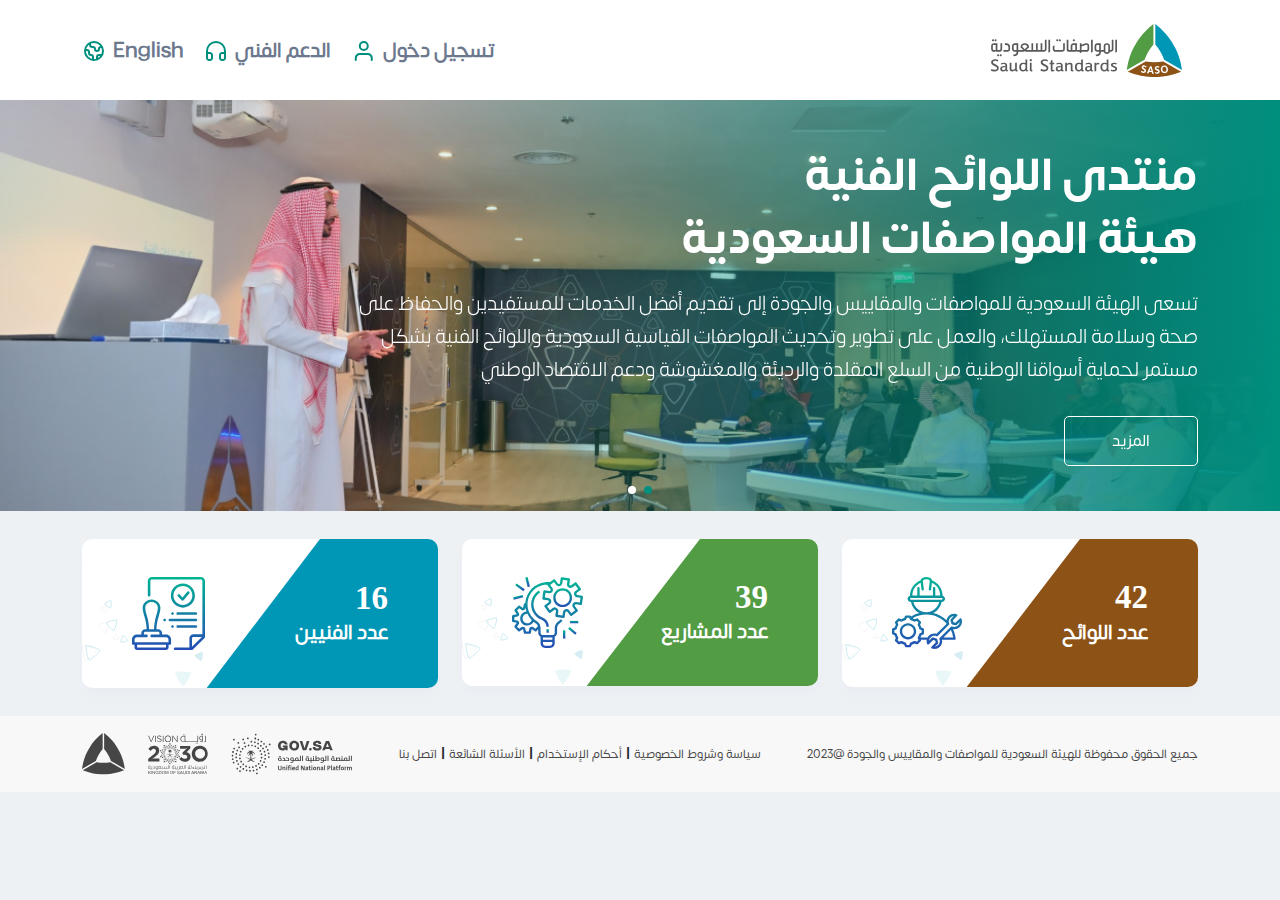
==== commit b9db91ad: "adding pages" ====
--- a/ar/index.html
+++ b/ar/index.html
@@ -58,7 +58,7 @@
                         <strong>النفاذ الوطني الموحد</strong>
                         يمكنك تسجيل الدخول باستخدام حسابك علي منصه الوصول الوطني الموحد
                       </p>
-                      <img src="../assets/images/supportIcon.svg" alt="">
+                      <img src="../assets/images/MicrosoftTeams-image.png" alt="">
                     </a>
                     <p class="registerLink flexCenter">
                       <button type="button" class="closeModal1 addAccount" data-bs-toggle="modal" data-bs-target="#registerHome">
--- a/assets/css/styleRTL.css
+++ b/assets/css/styleRTL.css
@@ -148,6 +148,555 @@
   float: right !important;
 }
 
+.breadcrumb-main a {
+  font-size: 14px;
+  font-style: normal;
+  font-weight: 500;
+  line-height: 20px;
+  color: #008E7D;
+  position: relative;
+  margin-left: 5px;
+}
+
+.breadcrumb-main a::after {
+  margin-right: 5px;
+  content: ">";
+}
+
+.breadcrumb-main span {
+  font-size: 14px;
+  font-style: normal;
+  font-weight: 500;
+  line-height: 20px;
+  color: #008E7D;
+}
+
+.page-title {
+  background-color: #066058;
+  border-radius: 10px;
+  height: 50px;
+  padding: 16px 20px;
+}
+
+.page-title h2 {
+  color: #fff;
+  font-size: 20px;
+  font-weight: 700;
+  text-align: center;
+}
+
+.mainCards {
+  margin-top: 30px !important;
+}
+
+.mainCards .col-lg-3 {
+  padding-left: 15px;
+  padding-right: 15px;
+}
+
+.mainCards .mainCard {
+  border-radius: 10px;
+  background-color: #fff;
+  background-image: url(../images/cardsBGsvg.svg);
+  background-position: 20px 13px;
+  background-repeat: no-repeat;
+  -webkit-box-shadow: 0px 10px 13px 0px rgba(17, 38, 146, 0.02);
+          box-shadow: 0px 10px 13px 0px rgba(17, 38, 146, 0.02);
+  padding: 12px 16px;
+  display: -webkit-box;
+  display: -ms-flexbox;
+  display: flex;
+  -webkit-box-orient: vertical;
+  -webkit-box-direction: normal;
+      -ms-flex-direction: column;
+          flex-direction: column;
+  -webkit-box-pack: center;
+      -ms-flex-pack: center;
+          justify-content: center;
+  -webkit-box-align: center;
+      -ms-flex-align: center;
+          align-items: center;
+}
+
+.mainCards .mainCard h4 {
+  font-size: 20px;
+  font-weight: 700;
+  color: #464646;
+  margin-bottom: 8px;
+}
+
+.mainCards .mainCard .counter {
+  font-size: 33px;
+  font-weight: 500;
+  margin-bottom: 8px;
+  line-height: 30px;
+}
+
+.mainCards .mainCard.with-progress {
+  min-height: 110px;
+}
+
+.mainCards .mainCard.with-progress .progress {
+  height: 6px;
+  width: 100%;
+  border-radius: 8px;
+  background-color: #EEF1F4;
+  display: block;
+  direction: ltr;
+}
+
+.mainCards .mainCard.with-progress .progress .progress-bar {
+  height: 100%;
+  width: 100%;
+  border-radius: 8px;
+}
+
+.mainCards .mainCard.color1 .counter {
+  color: #30B1A8;
+}
+
+.mainCards .mainCard.color1 .progress .progress-bar {
+  background-color: #30B1A8;
+}
+
+.mainCards .mainCard.color2 .counter {
+  color: #3DB4E4;
+}
+
+.mainCards .mainCard.color2 .progress .progress-bar {
+  background-color: #3DB4E4;
+}
+
+.mainCards .mainCard.color3 .counter {
+  color: #8D5316;
+}
+
+.mainCards .mainCard.color3 .progress .progress-bar {
+  background-color: #8D5316;
+}
+
+.mainCards .mainCard.color4 .counter {
+  color: #529C44;
+}
+
+.mainCards .mainCard.color4 .progress .progress-bar {
+  background-color: #529C44;
+}
+
+.tabs-sec {
+  margin-top: 30px !important;
+}
+
+.tabs-sec .nav-tabs {
+  border: none;
+}
+
+.tabs-sec .nav-tabs .nav-link {
+  width: calc(100% / 5);
+  display: -webkit-box;
+  display: -ms-flexbox;
+  display: flex;
+  -webkit-box-orient: horizontal;
+  -webkit-box-direction: normal;
+      -ms-flex-direction: row;
+          flex-direction: row;
+  -webkit-box-align: center;
+      -ms-flex-align: center;
+          align-items: center;
+  -webkit-box-pack: center;
+      -ms-flex-pack: center;
+          justify-content: center;
+  height: 80px;
+  padding: 15px;
+  font-size: 20px;
+  font-weight: 700;
+  color: #6C788D;
+  background-color: #EEF1F4;
+  border: 1px solid #f8f8f8;
+  border-top: 0;
+  border-bottom: 0;
+  border-radius: 0;
+}
+
+.tabs-sec .nav-tabs .nav-link .icon-box {
+  margin-left: 13px;
+}
+
+.tabs-sec .nav-tabs .nav-link.active {
+  background-color: #fff;
+}
+
+.tab-content {
+  padding-top: 17px;
+  padding-bottom: 20px;
+  padding-right: 20px;
+  padding-left: 30px;
+  background-color: #fff;
+  margin-bottom: 40px;
+}
+
+.tab-content .tab-pane {
+  min-height: 300px;
+}
+
+.tabs-top-area {
+  display: -webkit-box;
+  display: -ms-flexbox;
+  display: flex;
+  -webkit-box-orient: horizontal;
+  -webkit-box-direction: normal;
+      -ms-flex-direction: row;
+          flex-direction: row;
+  -webkit-box-pack: justify;
+      -ms-flex-pack: justify;
+          justify-content: space-between;
+  margin-bottom: 15px;
+}
+
+.tabs-top-area .searchWarper .inputSearch {
+  margin-bottom: 0;
+}
+
+.tabs-top-area .searchWarper .inputSearch input {
+  font-size: 16px;
+  width: 380px;
+}
+
+.tabs-top-area .searchWarper .inputSearch .btnMain, .tabs-top-area .searchWarper .inputSearch .btnMainWhite {
+  width: 90px;
+  font-size: 16px;
+}
+
+.tabs-top-area .add-btn {
+  font-size: 20px;
+  font-weight: 700;
+  color: #008E7D;
+  background-color: #fff;
+  display: -webkit-box;
+  display: -ms-flexbox;
+  display: flex;
+  height: 42px;
+  padding: 12px 16px;
+  -webkit-box-align: center;
+      -ms-flex-align: center;
+          align-items: center;
+  -webkit-box-pack: center;
+      -ms-flex-pack: center;
+          justify-content: center;
+  border: 1px solid #008E7D;
+  border-radius: 6px;
+}
+
+.tabs-top-area .add-btn img {
+  margin-left: 10px;
+}
+
+.tableOne .table thead tr th {
+  border-bottom: 1.5px solid #008E7D !important;
+  font-size: 16px;
+  font-weight: 500;
+  color: #464646;
+  padding-top: 15px;
+  padding-bottom: 15px;
+}
+
+.tableOne .table tbody tr td, .tableOne .table tbody tr th {
+  font-size: 16px;
+  font-weight: 500;
+  color: #6C788D;
+  border-bottom: 1px solid #6C788D !important;
+  padding-top: 15px;
+  padding-bottom: 13px;
+}
+
+.tableOne .table tbody tr:last-of-type {
+  margin: 0;
+}
+
+.tableOne .table tbody tr:last-of-type td, .tableOne .table tbody tr:last-of-type th {
+  border-bottom: 0 !important;
+}
+
+.no-meetings-yet {
+  display: -webkit-box;
+  display: -ms-flexbox;
+  display: flex;
+  -webkit-box-align: center;
+      -ms-flex-align: center;
+          align-items: center;
+  -webkit-box-pack: center;
+      -ms-flex-pack: center;
+          justify-content: center;
+  height: 100%;
+  margin-top: 60px;
+}
+
+.no-meetings-yet h5 {
+  font-size: 20px;
+  font-weight: 700;
+  color: #464646;
+  margin: 0 auto;
+}
+
+.bottom-sec .add-comment {
+  margin-bottom: 20px;
+}
+
+.bottom-sec .add-comment label {
+  font-size: 20px;
+  font-weight: 700;
+  color: #6C788D;
+  margin-bottom: 7px;
+  display: block;
+}
+
+.bottom-sec .add-comment textarea {
+  display: block;
+  width: 100%;
+  border: 1px solid #DADADA;
+  border-radius: 6px;
+  font-size: 16px;
+  padding: 12px 20px;
+}
+
+.bottom-sec .add-attachments {
+  margin-bottom: 20px;
+}
+
+.bottom-sec .add-attachments label {
+  display: block;
+  font-size: 16px;
+  font-weight: 500;
+  margin-bottom: 5px;
+}
+
+.bottom-sec .add-attachments input {
+  display: block;
+  border: 1px solid #DADADA;
+  border-radius: 6px;
+  font-size: 16px;
+  padding: 10px 14px;
+}
+
+.bottom-sec .btnMain, .bottom-sec .btnMainWhite {
+  width: 90px;
+  height: 40px;
+  margin-bottom: 30px;
+}
+
+.comment-sec {
+  margin-bottom: 40px;
+}
+
+.comment-sec .comment-area .top-profile-box {
+  display: -webkit-box;
+  display: -ms-flexbox;
+  display: flex;
+  -webkit-box-orient: horizontal;
+  -webkit-box-direction: normal;
+      -ms-flex-direction: row;
+          flex-direction: row;
+  -webkit-box-align: center;
+      -ms-flex-align: center;
+          align-items: center;
+  margin-bottom: 17px;
+}
+
+.comment-sec .comment-area .top-profile-box .img-box {
+  width: 50px;
+  -webkit-box-flex: 0;
+      -ms-flex: 0 0 50px;
+          flex: 0 0 50px;
+  height: 50px;
+  background-color: #008E7D;
+  border-radius: 50%;
+  overflow: hidden;
+  padding: 12.5px;
+  margin-left: 15px;
+}
+
+.comment-sec .comment-area .top-profile-box .img-box img {
+  width: 100%;
+  height: 100%;
+}
+
+.comment-sec .comment-area .top-profile-box h4.name {
+  font-size: 20px;
+  font-weight: 700;
+  color: #008E7D;
+  margin-bottom: 0;
+}
+
+.comment-sec .comment-area .comment-added {
+  padding-right: 60px;
+}
+
+.comment-sec .comment-area .comment-added p {
+  font-size: 18px;
+  font-weight: 500;
+  color: #6C788D;
+  line-height: 1.5;
+  border: 1px solid #EEF1F4;
+  border-radius: 6px;
+  background-color: #F8F8F8;
+  padding: 30px;
+  padding-right: 16px;
+  margin-bottom: 10px;
+}
+
+.comment-sec .comment-area .comment-added .reply-a a {
+  font-size: 18px;
+  font-weight: 500;
+  text-decoration: underline;
+  color: #30B1A8;
+}
+
+.comment-sec .comment-area .comment-added .reply-a span {
+  font-size: 18px;
+  font-weight: 500;
+  color: #6C788D;
+  margin-right: 15px;
+}
+
+.comment-sec.with-reply .comment-area {
+  position: relative;
+}
+
+.comment-sec.with-reply .comment-area::after {
+  content: "";
+  position: absolute;
+  right: 24px;
+  top: 50px;
+  width: 1px;
+  height: 105%;
+  background-color: #EEF1F4;
+}
+
+.comment-sec .reply-area {
+  padding-right: 105px;
+  padding-top: 35px;
+  position: relative;
+}
+
+.comment-sec .reply-area::after {
+  content: "";
+  position: absolute;
+  right: 24px;
+  top: 55px;
+  width: 1px;
+  height: 100%;
+  background-color: #EEF1F4;
+}
+
+.comment-sec .reply-area:last-child::after {
+  display: none;
+}
+
+.comment-sec .reply-area .top-reply-box {
+  display: -webkit-box;
+  display: -ms-flexbox;
+  display: flex;
+  -webkit-box-orient: horizontal;
+  -webkit-box-direction: normal;
+      -ms-flex-direction: row;
+          flex-direction: row;
+  -webkit-box-align: center;
+      -ms-flex-align: center;
+          align-items: center;
+  margin-bottom: 17px;
+}
+
+.comment-sec .reply-area .top-reply-box .img-box {
+  width: 40px;
+  -webkit-box-flex: 0;
+      -ms-flex: 0 0 40px;
+          flex: 0 0 40px;
+  height: 40px;
+  background-color: #8D5316;
+  border-radius: 50%;
+  padding: 10px;
+  margin-left: 10px;
+  position: relative;
+}
+
+.comment-sec .reply-area .top-reply-box .img-box::before {
+  content: "";
+  position: absolute;
+  width: 80px;
+  height: 1px;
+  background-color: #EEF1F4;
+  right: -80px;
+  top: 50%;
+}
+
+.comment-sec .reply-area .top-reply-box .img-box img {
+  width: 100%;
+  height: 100%;
+}
+
+.comment-sec .reply-area .top-reply-box h4.name {
+  font-size: 20px;
+  font-weight: 700;
+  color: #8D5316;
+  margin-bottom: 0;
+}
+
+.comment-sec .reply-area .reply-added {
+  padding-right: 50px;
+}
+
+.comment-sec .reply-area .reply-added .content-sec {
+  border: 1px solid #EEF1F4;
+  border-radius: 6px;
+  padding: 16px;
+  margin-bottom: 10px;
+}
+
+.comment-sec .reply-area .reply-added .content-sec p {
+  font-size: 18px;
+  font-weight: 500;
+  color: #6C788D;
+  margin-bottom: 5px;
+}
+
+.comment-sec .reply-area .reply-added .content-sec h5 {
+  font-size: 18px;
+  font-weight: 700;
+  color: #6C788D;
+  margin-bottom: 10px;
+}
+
+.comment-sec .reply-area .reply-added .content-sec .att a {
+  display: block;
+  margin-bottom: 10px;
+}
+
+.comment-sec .reply-area .reply-added .content-sec .att a .icon-box {
+  margin-left: 10px;
+  display: inline-block;
+}
+
+.comment-sec .reply-area .reply-added .content-sec .att a span {
+  font-size: 18px;
+  font-weight: 500;
+  color: #066058;
+  text-decoration: underline;
+}
+
+.comment-sec .reply-area .reply-added .reply-a a {
+  font-size: 18px;
+  font-weight: 500;
+  text-decoration: underline;
+  color: #30B1A8;
+}
+
+.comment-sec .reply-area .reply-added .reply-a span {
+  font-size: 18px;
+  font-weight: 500;
+  color: #6C788D;
+  margin-right: 15px;
+}
+
 body {
   background: #eef1f4;
   font-family: "SomarRegular";
@@ -160,7 +709,7 @@
 }
 
 a {
-  color: #008e7d;
+  color: #008E7D;
   text-decoration: none;
 }
 
@@ -341,8 +890,17 @@
 }
 
 .btnMainLight {
-  background: #008e7d;
-  border: 1px solid #008e7d;
+  background: #008E7D;
+  border: 1px solid #008E7D;
+}
+
+.btnMainLight.bgWhite, .btnMainLight.wrapperDash {
+  background: #fff;
+  color: #008E7D;
+}
+
+.btnMainLight.bgWhite path, .btnMainLight.wrapperDash path {
+  stroke: #008E7D;
 }
 
 .btnMainLight svg {
@@ -351,10 +909,14 @@
 
 .font20, .navbarCustomSaso .navbar-light .navbar-nav .nav-link span, .homeSlider .wrapperSlide .textBanner p, .homeNumber .boxNum .numberCountUp span {
   font-size: 20px;
+  color: #464646;
+  font-weight: 600;
 }
 
 .font30 {
   font-size: 30px;
+  color: #464646;
+  font-weight: 600;
 }
 
 p {
@@ -468,6 +1030,7 @@
 .navbarCustomSaso .notificationA .dropdown-menu {
   width: 330px;
   right: 0;
+  border-radius: 8px;
   top: 51px;
   border-radius: 0px 0px 8px 8px;
   -webkit-box-shadow: 0 0px 10px rgba(0, 0, 0, 0.1);
@@ -681,8 +1244,8 @@
   -webkit-box-pack: end;
       -ms-flex-pack: end;
           justify-content: flex-end;
-  background: -webkit-gradient(linear, right top, left top, from(#008e7d), color-stop(71.9%, rgba(255, 255, 255, 0)));
-  background: linear-gradient(270deg, #008e7d 0%, rgba(255, 255, 255, 0) 71.9%);
+  background: -webkit-gradient(linear, right top, left top, from(#008E7D), color-stop(71.9%, rgba(255, 255, 255, 0)));
+  background: linear-gradient(270deg, #008E7D 0%, rgba(255, 255, 255, 0) 71.9%);
 }
 
 .homeSlider .wrapperSlide .aboImg {
@@ -724,6 +1287,9 @@
 .homeSlider .wrapperSlide .textBanner p {
   margin-bottom: 30px;
   width: 77%;
+  color: #fff;
+  font-family: "SomarLight";
+  font-weight: unset;
 }
 
 .homeSlider .swiper-pagination-bullet {
@@ -732,7 +1298,7 @@
 }
 
 .homeSlider .swiper-pagination-bullet-active {
-  background: #008e7d;
+  background: #008E7D;
 }
 
 .homeNumber {
@@ -790,11 +1356,11 @@
 }
 
 .homeNumber .col-md-4:nth-of-type(2) .boxNum::after {
-  background-color: #529c44;
+  background-color: #529C44;
 }
 
 .homeNumber .col-md-4:nth-of-type(1) .boxNum::after {
-  background-color: #8d5316;
+  background-color: #8D5316;
 }
 
 .sasoFooter {
@@ -880,6 +1446,10 @@
   text-decoration: unset;
 }
 
+.sasoModal .registerWay2 > img {
+  max-width: 50px;
+}
+
 .sasoModal .registerWay2 p {
   margin: 0;
   margin-right: 10px;
@@ -922,6 +1492,26 @@
 .sasoModal .modal-body .clearPadding {
   padding: 0;
   background: #f8f8f8;
+}
+
+.sasoModalInner .modal-dialog {
+  max-width: 1000px;
+}
+
+.sasoModalInner .titleModal {
+  color: #008E7D;
+  font-size: 30px;
+  margin-bottom: 30px;
+}
+
+.sasoModalInner input,
+.sasoModalInner select,
+.sasoModalInner textarea {
+  width: 100%;
+}
+
+.sasoModalInner .modal-body {
+  padding: 30px 18px;
 }
 
 .navbarCustomSaso .navbar-light .dropdownCustom .nav-link > img:first-of-type {
@@ -1049,7 +1639,7 @@
 
 .searchWarper .searchAdv {
   font-size: 16px;
-  color: #008e7d;
+  color: #008E7D;
   text-decoration: underline;
 }
 
@@ -1073,9 +1663,25 @@
   min-height: 200px;
   background: #fff url(../images/BGLegan.svg) no-repeat;
   text-align: center;
-  padding: 9px 11px;
+  padding: 9px 11px 40px 11px;
   border-radius: 10px;
   height: 100%;
+}
+
+.mainWhiteBox.BoxUser {
+  border: 1px solid #DADADA;
+}
+
+.mainWhiteBox.BoxUser .textLegan .p18 {
+  font-size: 14px;
+  font-family: "SomarRegular";
+}
+
+.mainWhiteBox.BoxUser .textLegan .font15 a,
+.mainWhiteBox.BoxUser .textLegan .font15 {
+  color: #464646;
+  font-size: 14px;
+  font-family: "SomarLight";
 }
 
 .mainWhiteBox .actionsLegan {
@@ -1239,6 +1845,81 @@
   opacity: 0.5;
 }
 
+.accordionCustom {
+  margin-top: 20px;
+}
+
+.accordionCustom .accordion-button:focus {
+  border-color: unset;
+  -webkit-box-shadow: unset;
+          box-shadow: unset;
+}
+
+.accordionCustom .accordion-item {
+  border: 1px solid #EEF1F4;
+  margin-bottom: 20px;
+}
+
+.accordionCustom .accordion-item .accordion-header .accordion-button {
+  background: #EEF1F4;
+  -webkit-box-pack: justify;
+      -ms-flex-pack: justify;
+          justify-content: space-between;
+  color: #464646;
+  font-size: 18px;
+  font-weight: 600;
+}
+
+.accordionCustom .accordion-item .accordion-header .accordion-button::after {
+  margin: 0;
+  background-image: url(../images/ArrowAcc.svg);
+}
+
+.accordionCustom .accordion-item .accordion-header .accordion-button:not(.collapsed) {
+  background: #008E7D;
+  color: #fff;
+}
+
+.accordionCustom .accordion-item .accordion-header .accordion-button:not(.collapsed)::after {
+  -webkit-filter: brightness(0) invert(1);
+          filter: brightness(0) invert(1);
+}
+
+.accordionCustom .accordion-body {
+  padding: 23px 0 20px;
+}
+
+.accordionCustom .accordion-body .customWidthRow {
+  margin-top: 0;
+}
+
+.addMemnerBox {
+  background: #EEF1F4;
+  border-radius: 10px;
+  display: -webkit-box;
+  display: -ms-flexbox;
+  display: flex;
+  padding: 0px 6px;
+  -webkit-box-pack: center;
+      -ms-flex-pack: center;
+          justify-content: center;
+  -webkit-box-align: center;
+      -ms-flex-align: center;
+          align-items: center;
+  width: 100%;
+  height: 100%;
+  -webkit-box-orient: vertical;
+  -webkit-box-direction: normal;
+      -ms-flex-direction: column;
+          flex-direction: column;
+}
+
+.addMemnerBox .font20, .addMemnerBox .navbarCustomSaso .navbar-light .navbar-nav .nav-link span, .navbarCustomSaso .navbar-light .navbar-nav .nav-link .addMemnerBox span, .addMemnerBox .homeSlider .wrapperSlide .textBanner p, .homeSlider .wrapperSlide .textBanner .addMemnerBox p, .addMemnerBox .homeNumber .boxNum .numberCountUp span, .homeNumber .boxNum .numberCountUp .addMemnerBox span {
+  color: #464646;
+  font-weight: 600;
+  margin-top: 5px;
+}
+
 /*
     transform: scale(0.5,0.5);
     transform-origin: center;
@@ -1248,8 +1929,152 @@
     left: -50%;
 
 */
+.apexcharts-text tspan {
+  font-family: "SomarRegular";
+  font-size: 10px;
+}
+
+.apexcharts-legend-marker {
+  border-radius: 50px !important;
+  margin-left: 5px;
+}
+
+.apexcharts-legend-text {
+  font-size: 10px !important;
+}
+
+.bgWhite, .wrapperDash {
+  background: white;
+  border-radius: 10px;
+  padding: 10px;
+  height: 95%;
+}
+
+.viewAll {
+  color: #6C788D;
+  font-size: 16px;
+  font-weight: 600;
+}
+
+.MainGreen {
+  color: #529C44;
+}
+
+.Brown {
+  color: #8D5316;
+}
+
+.titleDash {
+  display: -webkit-box;
+  display: -ms-flexbox;
+  display: flex;
+  -webkit-box-pack: justify;
+      -ms-flex-pack: justify;
+          justify-content: space-between;
+  color: #008E7D;
+  font-size: 24px;
+  font-style: normal;
+  font-weight: 600;
+  margin-bottom: 10px;
+}
+
+.chartCRL {
+  -webkit-box-pack: space-evenly;
+      -ms-flex-pack: space-evenly;
+          justify-content: space-evenly;
+}
+
+.chartCRL p {
+  margin: 0;
+}
+
+.chartCRL p span {
+  font-size: 14px;
+  color: #464646;
+}
+
+.chartCRL p span.circle {
+  width: 10px;
+  height: 10px;
+  display: inline-block;
+  background: #61C4BD;
+  border-radius: 50px;
+  margin-left: 5px;
+}
+
+.chartCRL p span.circle.darkCrc {
+  background: #066058;
+}
+
+.chartCRL p span.circle.MainGreenBG {
+  background: #529C44;
+}
+
+.chartCRL p span.circle.BrownBG {
+  background: #8D5316;
+}
+
+.chartsSection {
+  margin-bottom: 60px;
+}
+
+.chartsSection .mrgTop .col-md-4,
+.chartsSection .mrgTop .col-md-8 {
+  margin-top: 50px;
+}
+
+.wrapperDash {
+  padding: 20px;
+}
+
+.DashBox {
+  min-height: 100px;
+  background: #61C4BD;
+  border-radius: 10px;
+  -webkit-box-orient: vertical;
+  -webkit-box-direction: normal;
+      -ms-flex-direction: column;
+          flex-direction: column;
+  text-align: center;
+  color: #fff;
+  font-size: 15px;
+  padding: 16px 10px;
+  height: 80%;
+}
+
+.DashBox img {
+  margin-bottom: 6px;
+}
+
+.DashBox span {
+  font-size: 12px;
+  font-family: "SomarLight";
+  opacity: .8;
+}
+
+.swiperSection {
+  padding: 30px 0;
+}
+
+.CommitteesColor .swiper-pagination-bullet-active {
+  background: #61C4BD;
+}
+
+.ProjectColor .DashBox,
+.ProjectColor .swiper-pagination-bullet-active {
+  background: rgba(83, 156, 68, 0.6);
+}
+
+.MeetingColor .DashBox,
+.MeetingColor .swiper-pagination-bullet-active {
+  background: rgba(141, 83, 22, 0.6);
+}
+
 @media (min-width: 1800px) {
   .WrapperContent > .container {
+    max-width: 1400px;
+  }
+  .containerCustom {
     max-width: 1400px;
   }
 }
@@ -1262,10 +2087,4 @@
             align-items: center;
   }
 }
-
-@media (min-width: 1200px) {
-  .containerCustom {
-    max-width: 1300px;
-  }
-}
 /*# sourceMappingURL=styleRTL.css.map */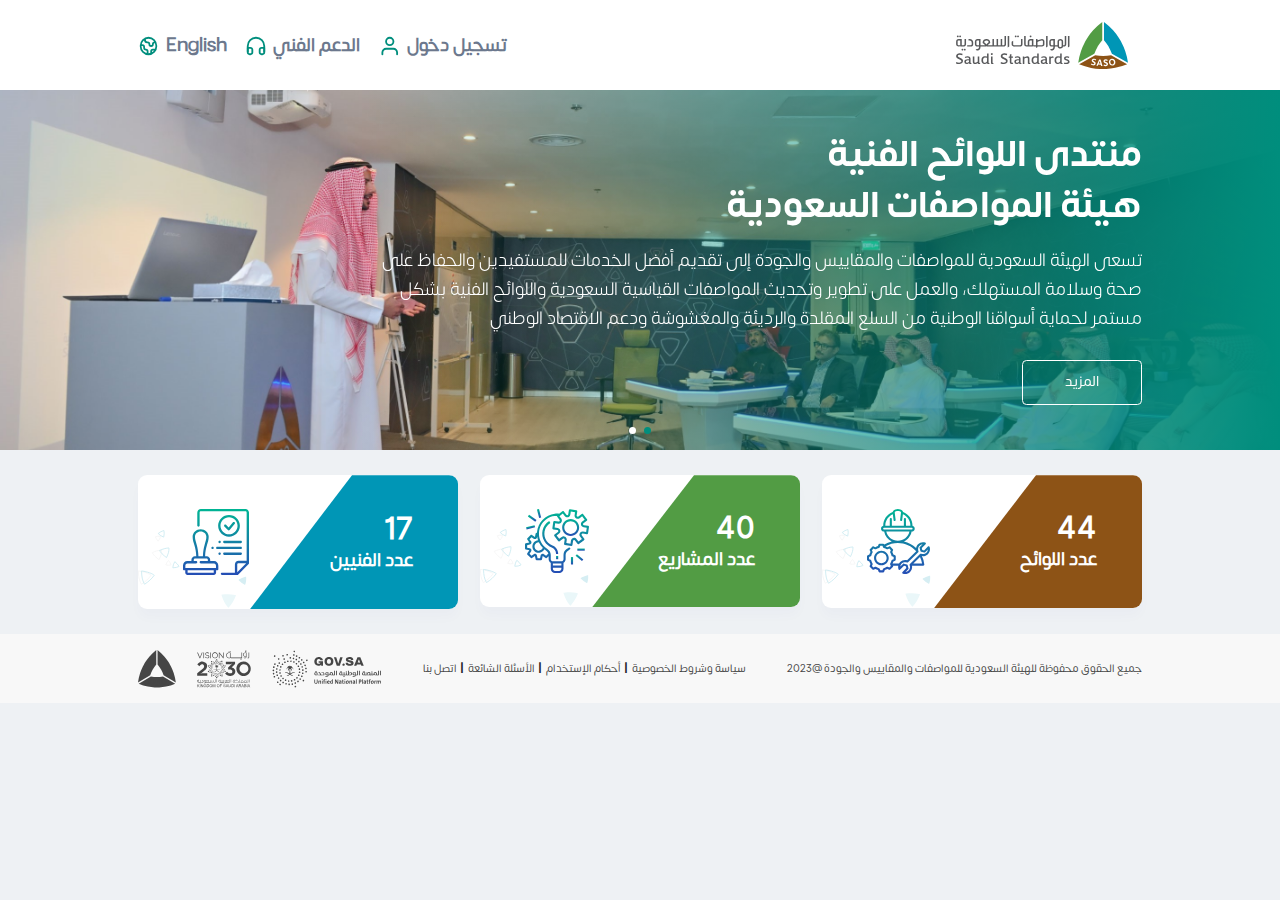
==== commit 7dea51ec: "final phase" ====
--- a/ar/index.html
+++ b/ar/index.html
@@ -36,6 +36,8 @@
                 <!-- end logo -->
                 <div class="col-md-6">
                   <div class="formModal">
+                    <button type="button" class="btn-close customClose" data-bs-dismiss="modal"
+                      aria-label="Close"></button>
                     <div class="textForm">
                       <img src="../assets/images/LogoLog.png" alt="">
                       <h2 class="font30">أهلاً بك في منتدى اللوائح الفنية</h2>
@@ -61,7 +63,8 @@
                       <img src="../assets/images/MicrosoftTeams-image.png" alt="">
                     </a>
                     <p class="registerLink flexCenter">
-                      <button type="button" class="closeModal1 addAccount" data-bs-toggle="modal" data-bs-target="#registerHome">
+                      <button type="button" class="closeModal1 addAccount" data-bs-toggle="modal"
+                        data-bs-target="#registerHome">
                         إنشاء حساب جديد
                       </button>
                       <span>ليس لديك حساب؟</span>
@@ -97,6 +100,8 @@
                 <!-- end logo -->
                 <div class="col-md-6">
                   <div class="formModal">
+                    <button type="button" class="btn-close customClose" data-bs-dismiss="modal"
+                      aria-label="Close"></button>
                     <div class="textForm">
                       <img src="../assets/images/LogoLog.png" alt="">
                       <h2 class="font30">أهلاً بك في منتدى اللوائح الفنية</h2>
@@ -131,7 +136,8 @@
                       <button type="submit" class="submit btnMain">تسجيل دخول</button>
                     </form>
                     <p class="registerLink flexCenter">
-                      <button type="button" class="closeModal2 addAccount" data-bs-toggle="modal" data-bs-target="#registerHome">
+                      <button type="button" class="closeModal2 addAccount" data-bs-toggle="modal"
+                        data-bs-target="#registerHome">
                         إنشاء حساب جديد
                       </button>
                       <span>ليس لديك حساب؟</span>
@@ -153,164 +159,167 @@
 
   <div class="layoutDashboard homeClass">
     <section class="contentDashboard">
-  <!-- start navbar -->
-  <nav class="navbarCustomSaso">
-    <div class="container containerCustom">
-      <nav class="navbar navbar-expand-lg navbar-light">
-        <a class="navbar-brand" href="#">
-          <img src="../assets/images/new-logo.svg" alt="">
-        </a>
-        <!-- end logo saso -->
-        <button class="navbar-toggler" type="button" data-bs-toggle="collapse" data-bs-target="#navbarSupportedContent"
-          aria-controls="navbarSupportedContent" aria-expanded="false" aria-label="Toggle navigation">
-          <span class="navbar-toggler-icon"></span>
-        </button>
-        <!-- end button toggle -->
-        <div class="collapse navbar-collapse" id="navbarSupportedContent">
-          <ul class="navbar-nav mr-auto">
-            <li class="nav-item">
-              <a class="nav-link" href="#">
-                <img src="../assets/images/langIcon.svg" alt="">
-                <span>English</span>
-              </a>
-            </li>
-            <!-- end link -->
-            <li class="nav-item">
-              <a class="nav-link" href="#">
-                <img src="../assets/images/supportIcon.svg" alt="">
-                <span>الدعم الفني</span>
-              </a>
-            </li>
-            <!-- end link -->
-            <li class="nav-item">
-              <button type="button" class="nav-link" data-bs-toggle="modal" data-bs-target="#loginHome">
-                <img src="../assets/images/loginIcon.svg" alt="">
-                <span>تسجيل دخول</span>
-              </button>
-            </li>
-            <!-- end link -->
-          </ul>
-
+      <!-- start navbar -->
+      <nav class="navbarCustomSaso">
+        <div class="container containerCustom">
+          <nav class="navbar navbar-expand-lg navbar-light">
+            <a class="navbar-brand" href="#">
+              <img src="../assets/images/new-logo.svg" alt="">
+            </a>
+            <!-- end logo saso -->
+            <button class="navbar-toggler" type="button" data-bs-toggle="collapse"
+              data-bs-target="#navbarSupportedContent" aria-controls="navbarSupportedContent" aria-expanded="false"
+              aria-label="Toggle navigation">
+              <span class="navbar-toggler-icon"></span>
+            </button>
+            <!-- end button toggle -->
+            <div class="collapse navbar-collapse" id="navbarSupportedContent">
+              <ul class="navbar-nav mr-auto">
+                <li class="nav-item">
+                  <a class="nav-link" href="#">
+                    <img src="../assets/images/langIcon.svg" alt="">
+                    <span>English</span>
+                  </a>
+                </li>
+                <!-- end link -->
+                <li class="nav-item">
+                  <a class="nav-link" href="#">
+                    <img src="../assets/images/supportIcon.svg" alt="">
+                    <span>الدعم الفني</span>
+                  </a>
+                </li>
+                <!-- end link -->
+                <li class="nav-item">
+                  <button type="button" class="nav-link" data-bs-toggle="modal" data-bs-target="#loginHome">
+                    <img src="../assets/images/loginIcon.svg" alt="">
+                    <span>تسجيل دخول</span>
+                  </button>
+                </li>
+                <!-- end link -->
+              </ul>
+
+            </div>
+            <!-- end links of menu -->
+          </nav>
         </div>
-        <!-- end links of menu -->
       </nav>
-    </div>
-  </nav>
-  <!-- end navbar -->
-
-  <!-- start Wrapper container -->
-  <div class="WrapperContent">
-    <!-- start slider home page -->
-    <section class="homeSlider">
-      <!-- start Swiper -->
-      <div class="swiper mySwiper">
-        <div class="swiper-wrapper">
-          <div class="swiper-slide">
-            <div class="wrapperSlide">
-              <img src="../assets/images/Banner.png" alt="" class="aboImg">
-              <div class="container containerCustom">
-                <div class="textBanner">
-                  <h2>
-                    منتدى اللوائح الفنية <br>
-                    هيئة المواصفات السعودية
-                  </h2>
-                  <p>
-                    تسعى الهيئة السعودية للمواصفات والمقاييس والجودة إلى تقديم أفضل الخدمات للمستفيدين والحفاظ على صحة
-                    وسلامة المستهلك، والعمل على تطوير وتحديث المواصفات القياسية السعودية واللوائح الفنية بشكل مستمر
-                    لحماية أسواقنا الوطنية من السلع المقلدة والرديئة والمغشوشة ودعم الاقتصاد الوطني
-                  </p>
-                  <a href="#!" class="btnBoder">المزيد</a>
-                </div>
-              </div>
-            </div>
-          </div>
-          <!-- end slide -->
-          <div class="swiper-slide">
-            <div class="wrapperSlide">
-              <img src="../assets/images/Banner.png" alt="" class="aboImg">
-              <div class="container containerCustom">
-                <div class="textBanner">
-                  <h2>
-                    منتدى اللوائح الفنية
-                    هيئة المواصفات السعودية
-                  </h2>
-                  <p>
-                    تسعى الهيئة السعودية للمواصفات والمقاييس والجودة إلى تقديم أفضل الخدمات للمستفيدين والحفاظ على صحة
-                    وسلامة المستهلك، والعمل على تطوير وتحديث المواصفات القياسية السعودية واللوائح الفنية بشكل مستمر
-                    لحماية أسواقنا الوطنية من السلع المقلدة والرديئة والمغشوشة ودعم الاقتصاد الوطني
-                  </p>
-                  <a href="#!" class="btnBoder">المزيد</a>
-                </div>
-              </div>
-            </div>
-          </div>
-          <!-- end slide -->
+      <!-- end navbar -->
+
+      <!-- start Wrapper container -->
+      <div class="WrapperContent">
+        <!-- start slider home page -->
+        <section class="homeSlider">
+          <!-- start Swiper -->
+          <div class="swiper mySwiper">
+            <div class="swiper-wrapper">
+              <div class="swiper-slide">
+                <div class="wrapperSlide">
+                  <img src="../assets/images/Banner.png" alt="" class="aboImg">
+                  <div class="container containerCustom">
+                    <div class="textBanner">
+                      <h2>
+                        منتدى اللوائح الفنية <br>
+                        هيئة المواصفات السعودية
+                      </h2>
+                      <p>
+                        تسعى الهيئة السعودية للمواصفات والمقاييس والجودة إلى تقديم أفضل الخدمات للمستفيدين والحفاظ على
+                        صحة
+                        وسلامة المستهلك، والعمل على تطوير وتحديث المواصفات القياسية السعودية واللوائح الفنية بشكل مستمر
+                        لحماية أسواقنا الوطنية من السلع المقلدة والرديئة والمغشوشة ودعم الاقتصاد الوطني
+                      </p>
+                      <a href="#!" class="btnBoder">المزيد</a>
+                    </div>
+                  </div>
+                </div>
+              </div>
+              <!-- end slide -->
+              <div class="swiper-slide">
+                <div class="wrapperSlide">
+                  <img src="../assets/images/Banner.png" alt="" class="aboImg">
+                  <div class="container containerCustom">
+                    <div class="textBanner">
+                      <h2>
+                        منتدى اللوائح الفنية
+                        هيئة المواصفات السعودية
+                      </h2>
+                      <p>
+                        تسعى الهيئة السعودية للمواصفات والمقاييس والجودة إلى تقديم أفضل الخدمات للمستفيدين والحفاظ على
+                        صحة
+                        وسلامة المستهلك، والعمل على تطوير وتحديث المواصفات القياسية السعودية واللوائح الفنية بشكل مستمر
+                        لحماية أسواقنا الوطنية من السلع المقلدة والرديئة والمغشوشة ودعم الاقتصاد الوطني
+                      </p>
+                      <a href="#!" class="btnBoder">المزيد</a>
+                    </div>
+                  </div>
+                </div>
+              </div>
+              <!-- end slide -->
+            </div>
+            <div class="swiper-pagination"></div>
+          </div>
+          <!-- end Swiper -->
+        </section>
+        <!-- end slider home page -->
+
+        <section class="homeNumber">
+          <div class="container containerCustom">
+            <div class="row">
+              <div class="col-md-4">
+                <div class="boxNum">
+                  <img src="../assets/images/numIcon1.svg" alt="" class="iconNum">
+                  <div class="numberCountUp">
+                    <h2 class="counter">130</h2>
+                    <span>عدد اللوائح</span>
+                  </div>
+                </div>
+              </div>
+              <!-- end col 4 -->
+              <div class="col-md-4">
+                <div class="boxNum">
+                  <img src="../assets/images/numIcon2.svg" alt="" class="iconNum">
+                  <div class="numberCountUp">
+                    <h2 class="counter">120</h2>
+                    <span>عدد المشاريع </span>
+                  </div>
+                </div>
+              </div>
+              <!-- end col 4 -->
+              <div class="col-md-4">
+                <div class="boxNum">
+                  <img src="../assets/images/numIcon3.svg" alt="" class="iconNum">
+                  <div class="numberCountUp">
+                    <h2 class="counter">50</h2>
+                    <span> عدد الفنيين</span>
+                  </div>
+                </div>
+              </div>
+              <!-- end col 4 -->
+            </div>
+          </div>
+        </section>
+      </div>
+      <!-- end Wrapper container -->
+
+      <footer class="sasoFooter">
+        <div class="container containerCustom flexCenter">
+          <div class="logosFooter">
+            <a href="#!"><img src="../assets/images/SASOFooter.svg" alt=""></a>
+            <a href="#!"><img src="../assets/images/2030.svg" alt=""></a>
+            <a href="#!"><img src="../assets/images/Govsa.svg" alt=""></a>
+          </div>
+          <!-- end logo -->
+          <div class="policySec">
+            <a href="#!">اتصل بنا</a>|
+            <a href="#!"> الأسئلة الشائعة</a>|
+            <a href="#!"> أحكام الإستخدام</a>|
+            <a href="#!">سياسة وشروط الخصوصية</a>
+          </div>
+          <!-- end section -->
+          <div class="sasoRSV">
+            <p>جميع الحقوق محفوظة للهيئة السعودية للمواصفات والمقاييس والجودة @2023</p>
+          </div>
         </div>
-        <div class="swiper-pagination"></div>
-      </div>
-      <!-- end Swiper -->
-    </section>
-    <!-- end slider home page -->
-
-    <section class="homeNumber">
-      <div class="container containerCustom">
-        <div class="row">
-          <div class="col-md-4">
-            <div class="boxNum">
-              <img src="../assets/images/numIcon1.svg" alt="" class="iconNum">
-              <div class="numberCountUp">
-                <h2 class="counter">130</h2>
-                <span>عدد اللوائح</span>
-              </div>
-            </div>
-          </div>
-          <!-- end col 4 -->
-          <div class="col-md-4">
-            <div class="boxNum">
-              <img src="../assets/images/numIcon2.svg" alt="" class="iconNum">
-              <div class="numberCountUp">
-                <h2 class="counter">120</h2>
-                <span>عدد المشاريع </span>
-              </div>
-            </div>
-          </div>
-          <!-- end col 4 -->
-          <div class="col-md-4">
-            <div class="boxNum">
-              <img src="../assets/images/numIcon3.svg" alt="" class="iconNum">
-              <div class="numberCountUp">
-                <h2 class="counter">50</h2>
-                <span> عدد الفنيين</span>
-              </div>
-            </div>
-          </div>
-          <!-- end col 4 -->
-        </div>
-      </div>
-    </section>
-  </div>
-  <!-- end Wrapper container -->
-
-  <footer class="sasoFooter">
-    <div class="container containerCustom flexCenter">
-      <div class="logosFooter">
-        <a href="#!"><img src="../assets/images/SASOFooter.svg" alt=""></a>
-        <a href="#!"><img src="../assets/images/2030.svg" alt=""></a>
-        <a href="#!"><img src="../assets/images/Govsa.svg" alt=""></a>
-      </div>
-      <!-- end logo -->
-      <div class="policySec">
-        <a href="#!">اتصل بنا</a>|
-        <a href="#!"> الأسئلة الشائعة</a>|
-        <a href="#!"> أحكام الإستخدام</a>|
-        <a href="#!">سياسة وشروط الخصوصية</a>
-      </div>
-      <!-- end section -->
-      <div class="sasoRSV">
-        <p>جميع الحقوق محفوظة للهيئة السعودية للمواصفات والمقاييس والجودة @2023</p>
-      </div>
-    </div>
-  </footer>
+      </footer>
     </section>
     <aside class="LinksDashboard">
 
--- a/assets/css/styleRTL.css
+++ b/assets/css/styleRTL.css
@@ -25,8 +25,7 @@
 
 @font-face {
   font-family: "Inter";
-  src: url("../fonts/Inter-Regular.ttf") format("ttf");
-  font-weight: 400;
+  src: url("../fonts/Inter-Regular.ttf");
 }
 
 body {
@@ -192,6 +191,27 @@
 .mainCards .col-lg-3 {
   padding-left: 15px;
   padding-right: 15px;
+}
+
+.mainCards.mainCards5 .col-lg-3 {
+  width: 20%;
+  padding-left: 17px;
+  padding-right: 17px;
+}
+
+.mainCards.mainCards5 .mainCard {
+  min-height: 110px;
+  background-position: 20px 45px;
+}
+
+.mainCards.mainCards5 .mainCard h4 {
+  font-size: 16px;
+}
+
+.mainCards.mainCards5 .mainCard .counter span {
+  font-size: 12px;
+  color: inherit;
+  font-family: 'SomarRegular';
 }
 
 .mainCards .mainCard {
@@ -219,21 +239,23 @@
 }
 
 .mainCards .mainCard h4 {
-  font-size: 20px;
+  font-size: 18px;
   font-weight: 700;
   color: #464646;
   margin-bottom: 8px;
+  line-height: 1.5;
 }
 
 .mainCards .mainCard .counter {
   font-size: 33px;
   font-weight: 500;
   margin-bottom: 8px;
-  line-height: 30px;
+  line-height: 45px;
+  font-family: "Inter";
 }
 
 .mainCards .mainCard.with-progress {
-  min-height: 110px;
+  min-height: 120px;
 }
 
 .mainCards .mainCard.with-progress .progress {
@@ -281,6 +303,14 @@
 
 .mainCards .mainCard.color4 .progress .progress-bar {
   background-color: #529C44;
+}
+
+.mainCards .mainCard.color5 .counter {
+  color: #61C4BD;
+}
+
+.mainCards .mainCard.color5 .progress .progress-bar {
+  background-color: #61C4BD;
 }
 
 .tabs-sec {
@@ -328,7 +358,7 @@
 
 .tab-content {
   padding-top: 17px;
-  padding-bottom: 20px;
+  padding-bottom: 30px;
   padding-right: 20px;
   padding-left: 30px;
   background-color: #fff;
@@ -358,17 +388,17 @@
 }
 
 .tabs-top-area .searchWarper .inputSearch input {
-  font-size: 16px;
+  font-size: 14px;
   width: 380px;
 }
 
 .tabs-top-area .searchWarper .inputSearch .btnMain, .tabs-top-area .searchWarper .inputSearch .btnMainWhite {
   width: 90px;
-  font-size: 16px;
+  font-size: 14px;
 }
 
 .tabs-top-area .add-btn {
-  font-size: 20px;
+  font-size: 14px;
   font-weight: 700;
   color: #008E7D;
   background-color: #fff;
@@ -404,7 +434,7 @@
   font-size: 16px;
   font-weight: 500;
   color: #6C788D;
-  border-bottom: 1px solid #6C788D !important;
+  border-bottom: 1px solid rgba(108, 120, 141, 0.2) !important;
   padding-top: 15px;
   padding-bottom: 13px;
 }
@@ -478,10 +508,15 @@
   padding: 10px 14px;
 }
 
+.bottom-sec .add-attachments .filePoundClass {
+  max-width: 550px;
+}
+
 .bottom-sec .btnMain, .bottom-sec .btnMainWhite {
   width: 90px;
   height: 40px;
   margin-bottom: 30px;
+  font-size: 14px;
 }
 
 .comment-sec {
@@ -529,6 +564,7 @@
 
 .comment-sec .comment-area .comment-added {
   padding-right: 60px;
+  position: relative;
 }
 
 .comment-sec .comment-area .comment-added p {
@@ -556,6 +592,44 @@
   font-weight: 500;
   color: #6C788D;
   margin-right: 15px;
+}
+
+.comment-sec .comment-area .comment-added .actionsLegan .moreAction {
+  position: absolute;
+  left: 15px;
+  top: 10px;
+  width: 18px;
+  height: 18px;
+}
+
+.comment-sec .comment-area .comment-added .actionsLegan .moreBox {
+  position: absolute;
+  left: 12px;
+  top: 35px;
+  background: #eef1f4;
+  border: 1px solid #eef1f4;
+  min-width: 120px;
+  min-height: 85px;
+  width: auto;
+  height: auto;
+  text-align: right;
+  padding: 16px 14px;
+  border-radius: 5px;
+  display: none;
+}
+
+.comment-sec .comment-area .comment-added .actionsLegan .moreBox a {
+  display: block;
+  text-decoration: none;
+  margin-bottom: 10px;
+}
+
+.comment-sec .comment-area .comment-added .actionsLegan .moreBox a img {
+  margin-left: 12px;
+}
+
+.comment-sec .comment-area .comment-added .actionsLegan .moreBox a:last-child {
+  margin-bottom: 0;
 }
 
 .comment-sec.with-reply .comment-area {
@@ -643,6 +717,45 @@
 
 .comment-sec .reply-area .reply-added {
   padding-right: 50px;
+  position: relative;
+}
+
+.comment-sec .reply-area .reply-added .actionsLegan .moreAction {
+  position: absolute;
+  left: 15px;
+  top: 10px;
+  width: 18px;
+  height: 18px;
+}
+
+.comment-sec .reply-area .reply-added .actionsLegan .moreBox {
+  position: absolute;
+  left: 12px;
+  top: 35px;
+  background: #eef1f4;
+  border: 1px solid #eef1f4;
+  min-width: 120px;
+  min-height: 85px;
+  width: auto;
+  height: auto;
+  text-align: right;
+  padding: 16px 14px;
+  border-radius: 5px;
+  display: none;
+}
+
+.comment-sec .reply-area .reply-added .actionsLegan .moreBox a {
+  display: block;
+  text-decoration: none;
+  margin-bottom: 10px;
+}
+
+.comment-sec .reply-area .reply-added .actionsLegan .moreBox a img {
+  margin-left: 12px;
+}
+
+.comment-sec .reply-area .reply-added .actionsLegan .moreBox a:last-child {
+  margin-bottom: 0;
 }
 
 .comment-sec .reply-area .reply-added .content-sec {
@@ -695,6 +808,89 @@
   font-weight: 500;
   color: #6C788D;
   margin-right: 15px;
+}
+
+#nav-projects {
+  height: 475px;
+  overflow-y: auto;
+  padding-left: 15px;
+  overflow-x: hidden;
+  /* width */
+  /* Track */
+  /* Handle */
+  /* Handle on hover */
+}
+
+#nav-projects::-webkit-scrollbar {
+  width: 4px;
+  border-radius: 20px;
+}
+
+#nav-projects::-webkit-scrollbar-track {
+  background: #EEF1F4;
+  border-radius: 20px;
+}
+
+#nav-projects::-webkit-scrollbar-thumb {
+  background: #008E7D;
+  border-radius: 20px;
+}
+
+#nav-projects::-webkit-scrollbar-thumb:hover {
+  background: #555;
+}
+
+#addingLN .modal-dialog .modal-content .modal-body .form p.basic {
+  font-size: 18px;
+  font-weight: 500;
+  color: #6C788D;
+  margin-bottom: 5px;
+}
+
+ul.PrStages-data {
+  margin-top: 15px;
+}
+
+ul.PrStages-data li {
+  margin-bottom: 15px;
+  padding-bottom: 12px;
+  border-bottom: 1px solid rgba(108, 120, 141, 0.2);
+  display: -webkit-box;
+  display: -ms-flexbox;
+  display: flex;
+  -webkit-box-orient: horizontal;
+  -webkit-box-direction: normal;
+      -ms-flex-direction: row;
+          flex-direction: row;
+}
+
+ul.PrStages-data li:last-child {
+  border-bottom: none;
+}
+
+ul.PrStages-data li h4 {
+  font-size: 16px;
+  font-weight: 700;
+  color: #464646;
+  margin-bottom: 0;
+  width: 240px;
+}
+
+ul.PrStages-data li p {
+  font-size: 16px;
+  font-weight: 500;
+  color: #6C788D;
+  margin-bottom: 0;
+}
+
+ul.PrStages-data li a {
+  display: block;
+  text-decoration: underline;
+  font-size: 16px;
+  font-weight: 500;
+  margin-bottom: 5px;
+  color: #066058;
+  opacity: 0.8;
 }
 
 body {
@@ -1606,6 +1802,8 @@
       -ms-flex-align: center;
           align-items: center;
   margin-bottom: 20px;
+  -ms-flex-wrap: wrap;
+      flex-wrap: wrap;
 }
 
 .searchWarper .inputGroup .inputSearch input {
@@ -1632,6 +1830,8 @@
 }
 
 .searchWarper .showIt {
+  -ms-flex-wrap: wrap;
+      flex-wrap: wrap;
   display: -webkit-box;
   display: -ms-flexbox;
   display: flex;
@@ -1669,7 +1869,7 @@
 }
 
 .mainWhiteBox.BoxUser {
-  border: 1px solid #DADADA;
+  border: 1px solid #dadada;
 }
 
 .mainWhiteBox.BoxUser .textLegan .p18 {
@@ -1684,12 +1884,25 @@
   font-family: "SomarLight";
 }
 
-.mainWhiteBox .actionsLegan {
+.mainWhiteBox .logoLegan img {
+  width: 40px;
+  margin: 10px 0 5px;
+}
+
+.mainWhiteBox .textLegan .font22 {
+  font-size: 21px;
+}
+
+.mainWhiteBox .textLegan .font15 {
+  margin-bottom: 0;
+}
+
+.actionsLegan {
   position: relative;
   text-align: left;
 }
 
-.mainWhiteBox .actionsLegan .moreBox {
+.actionsLegan .moreBox {
   position: absolute;
   left: 0;
   background: #eef1f4;
@@ -1701,40 +1914,28 @@
   text-align: right;
   padding: 14px;
   border-radius: 5px;
+  z-index: 2;
   display: none;
 }
 
-.mainWhiteBox .actionsLegan .moreBox > a {
+.actionsLegan .moreBox > a {
   display: block;
   text-decoration: none;
   margin-bottom: 10px;
 }
 
-.mainWhiteBox .actionsLegan .moreBox > a:last-of-type {
+.actionsLegan .moreBox > a:last-of-type {
   margin-bottom: 0px;
 }
 
-.mainWhiteBox .actionsLegan .moreBox > a img {
+.actionsLegan .moreBox > a img {
   max-width: 16px;
 }
 
-.mainWhiteBox .actionsLegan .moreBox > a span {
+.actionsLegan .moreBox > a span {
   font-size: 16px;
   color: #464646;
   margin-right: 5px;
-}
-
-.mainWhiteBox .logoLegan img {
-  width: 40px;
-  margin: 10px 0 5px;
-}
-
-.mainWhiteBox .textLegan .font22 {
-  font-size: 21px;
-}
-
-.mainWhiteBox .textLegan .font15 {
-  margin-bottom: 0;
 }
 
 .col-md-3 > .btnMainWhite.addPadding {
@@ -1856,12 +2057,12 @@
 }
 
 .accordionCustom .accordion-item {
-  border: 1px solid #EEF1F4;
+  border: 1px solid #eef1f4;
   margin-bottom: 20px;
 }
 
 .accordionCustom .accordion-item .accordion-header .accordion-button {
-  background: #EEF1F4;
+  background: #eef1f4;
   -webkit-box-pack: justify;
       -ms-flex-pack: justify;
           justify-content: space-between;
@@ -1894,7 +2095,7 @@
 }
 
 .addMemnerBox {
-  background: #EEF1F4;
+  background: #eef1f4;
   border-radius: 10px;
   display: -webkit-box;
   display: -ms-flexbox;
@@ -1950,18 +2151,17 @@
   height: 95%;
 }
 
+.bgProfile {
+  background: #fff;
+  margin: 30px 0;
+  padding: 21px;
+  border-radius: 8px;
+}
+
 .viewAll {
-  color: #6C788D;
+  color: #6c788d;
   font-size: 16px;
   font-weight: 600;
-}
-
-.MainGreen {
-  color: #529C44;
-}
-
-.Brown {
-  color: #8D5316;
 }
 
 .titleDash {
@@ -1972,10 +2172,18 @@
       -ms-flex-pack: justify;
           justify-content: space-between;
   color: #008E7D;
-  font-size: 24px;
+  font-size: 18px;
   font-style: normal;
   font-weight: 600;
   margin-bottom: 10px;
+}
+
+.titleDash.MainGreen {
+  color: #529C44;
+}
+
+.titleDash.Brown {
+  color: #8D5316;
 }
 
 .chartCRL {
@@ -1997,7 +2205,7 @@
   width: 10px;
   height: 10px;
   display: inline-block;
-  background: #61C4BD;
+  background: #61c4bd;
   border-radius: 50px;
   margin-left: 5px;
 }
@@ -2029,7 +2237,7 @@
 
 .DashBox {
   min-height: 100px;
-  background: #61C4BD;
+  background: #61c4bd;
   border-radius: 10px;
   -webkit-box-orient: vertical;
   -webkit-box-direction: normal;
@@ -2049,7 +2257,7 @@
 .DashBox span {
   font-size: 12px;
   font-family: "SomarLight";
-  opacity: .8;
+  opacity: 0.8;
 }
 
 .swiperSection {
@@ -2057,7 +2265,7 @@
 }
 
 .CommitteesColor .swiper-pagination-bullet-active {
-  background: #61C4BD;
+  background: #61c4bd;
 }
 
 .ProjectColor .DashBox,
@@ -2070,12 +2278,776 @@
   background: rgba(141, 83, 22, 0.6);
 }
 
+.tableOne.BrownColor .table thead tr th {
+  color: #8d5316;
+}
+
+.tableOne.BrownColor .table thead tr th {
+  border-bottom: 1.5px solid rgba(141, 83, 22, 0.5) !important;
+}
+
+.tableOne.BrownColor .table tbody tr th,
+.tableOne.BrownColor thead tr th:not(:nth-of-type(2)),
+.tableOne.BrownColor td:not(:nth-of-type(1)) {
+  text-align: center;
+}
+
+.tableOne.BrownColor .table thead tr th:nth-of-type(2) {
+  width: 50%;
+}
+
+.topNav {
+  position: relative;
+  display: none;
+  z-index: 99;
+}
+
+.topNav .slide-nav {
+  width: 34px;
+  height: 30px;
+  border: 1.5px solid #066058;
+  border-radius: 3px;
+  padding: 8px;
+  display: inline-block;
+  -webkit-transition: 300ms;
+  transition: 300ms;
+  z-index: 9999;
+}
+
+.topNav .slide-nav .menu-label {
+  font-size: 14px;
+  color: #066058;
+  margin-bottom: 0;
+  font-weight: bold;
+  -webkit-transform: translate(-40px, -20px);
+          transform: translate(-40px, -20px);
+  -webkit-transition: 300ms;
+  transition: 300ms;
+}
+
+.topNav .slide-nav span {
+  display: block;
+  background-color: #066058;
+  height: 1px;
+  margin-bottom: 5px;
+}
+
+.topNav .slide-nav span.first {
+  width: 18px;
+  -webkit-transition: 300ms;
+  transition: 300ms;
+}
+
+.topNav .slide-nav span.second {
+  width: 11.5px;
+  -webkit-transition: 300ms;
+  transition: 300ms;
+}
+
+.topNav .slide-nav span.third {
+  width: 6.5px;
+  margin-bottom: 0;
+  -webkit-transition: 300ms;
+  transition: 300ms;
+}
+
+.topNav .opened.slide-nav .menu-label {
+  opacity: 1;
+}
+
+.topNav .opened.slide-nav span.second {
+  -webkit-transform: translateX(-5px);
+          transform: translateX(-5px);
+}
+
+.topNav .opened.slide-nav span.third {
+  -webkit-transform: translateX(-9px);
+          transform: translateX(-9px);
+}
+
+.opened.slide-nav {
+  border: 1.5px solid #fff;
+  position: fixed;
+}
+
+.opened.slide-nav span {
+  background-color: #fff;
+}
+
+.opened.slide-nav .menu-label {
+  display: none;
+}
+
+.mainCards.mainCards5 .mainCard h4 {
+  font-size: 14px;
+  text-align: center;
+}
+
+.customClose {
+  position: absolute;
+  top: 11px;
+  left: 15px;
+  width: auto;
+  min-width: auto;
+  display: none;
+}
+
+#navbarSupportedContent .nav-item.dropdown.dropdownCustom .dropdown-menu {
+  display: none !important;
+}
+
+.tableOne.table-responsive {
+  min-height: 300px;
+}
+
+.settingsTable thead th:last-of-type {
+  width: 15%;
+  text-align: center;
+}
+
+.settingsTable .actionsLegan {
+  text-align: center;
+}
+
+.settingsTable.tableOne.table-responsive {
+  /* fix open setting scroll */
+  height: 120%;
+}
+
+.tabs-top-area .searchWarper select {
+  margin-right: 10px;
+  min-width: 180px;
+}
+
+.tabs-top-area .action.flexCenter .add-btn, .tabs-top-area .action.btnBoder .add-btn, .tabs-top-area .homeNumber .action.boxNum .add-btn, .homeNumber .tabs-top-area .action.boxNum .add-btn, .tabs-top-area .sasoFooter .action.policySec .add-btn, .sasoFooter .tabs-top-area .action.policySec .add-btn {
+  margin-left: 10px;
+  height: 45px;
+}
+
+.tabs-sec .nav-tabs .nav-link.active {
+  color: #008E7D;
+}
+
+.tabs-sec .nav-tabs .nav-link.active .icon-box img {
+  -webkit-filter: invert(31%) sepia(99%) saturate(1507%) hue-rotate(151deg) brightness(65%) contrast(101%);
+          filter: invert(31%) sepia(99%) saturate(1507%) hue-rotate(151deg) brightness(65%) contrast(101%);
+}
+
+.flexProfile {
+  display: -webkit-box;
+  display: -ms-flexbox;
+  display: flex;
+  -webkit-box-align: start;
+      -ms-flex-align: start;
+          align-items: start;
+}
+
+.flexProfile .PrStages-data {
+  min-width: 60%;
+  margin-top: 5px;
+}
+
+.flexProfile .imgProfile {
+  max-width: 190px;
+  text-align: center;
+  padding: 17px;
+  padding-left: 24px;
+  -webkit-box-shadow: 0px 4px 20px 0px #EEEEEE80;
+          box-shadow: 0px 4px 20px 0px #EEEEEE80;
+  border-radius: 10px;
+  border: 1px solid #DADADA;
+  position: relative;
+  overflow: hidden;
+}
+
+.flexProfile .imgProfile::after {
+  position: absolute;
+  content: '';
+  left: 0;
+  bottom: 0;
+  background: transparent url(../images/ShapesPers.svg) no-repeat;
+  z-index: 9;
+  width: 50%;
+  height: 75%;
+}
+
+.flexProfile .imgProfile img {
+  width: 150px;
+  border-radius: 50%;
+  height: 160px;
+}
+
+.flexProfile .actionProfile a {
+  margin-left: 10px;
+  text-decoration: none;
+  font-weight: 600;
+  display: -webkit-box;
+  display: -ms-flexbox;
+  display: flex;
+  -webkit-box-align: center;
+      -ms-flex-align: center;
+          align-items: center;
+}
+
+.flexProfile .actionProfile a img {
+  margin-left: 10px;
+}
+
+ul.PrStages-data li h4 {
+  -ms-flex-negative: 0;
+      flex-shrink: 0;
+}
+
+.bgProfile .tableOne.table-responsive {
+  min-height: auto;
+}
+
+/* start AO responsive */
+@media (max-width: 1600px) {
+  .mainWhiteBox .textLegan .font22 {
+    font-size: 19px;
+  }
+  .p18 {
+    font-size: 16px;
+  }
+  .mainWhiteBox .textLegan .font15 {
+    font-size: 14px;
+  }
+}
+
+@media (max-width: 1400px) {
+  body {
+    zoom: 0.9;
+  }
+  .modal-backdrop.show {
+    zoom: 1.5;
+  }
+  .homeSlider .wrapperSlide .textBanner h2 {
+    font-size: 40px;
+  }
+  .mainWhiteBox .textLegan .font22 {
+    font-size: 18px;
+  }
+  .p18 {
+    font-size: 15px;
+    color: #464646;
+    margin-bottom: 5px;
+  }
+  .searchWarper .inputGroup > button,
+  .searchWarper .inputGroup > a,
+  .searchWarper .inputGroup > input,
+  .searchWarper .hideSeach select,
+  .searchWarper .hideSeach .inputDate {
+    margin-bottom: 10px !important;
+  }
+  .searchWarper .inputGroup {
+    margin-bottom: 0;
+  }
+}
+
+@media (max-width: 1200px) {
+  .font30 {
+    font-size: 25px;
+  }
+  .homeSlider .wrapperSlide .textBanner h2 {
+    font-size: 35px;
+  }
+  .homeNumber .boxNum .numberCountUp .counter {
+    font-size: 25px;
+  }
+  .font20, .navbarCustomSaso .navbar-light .navbar-nav .nav-link span, .homeSlider .wrapperSlide .textBanner p, .homeNumber .boxNum .numberCountUp span,
+  .homeSlider .wrapperSlide .textBanner p {
+    font-size: 18px;
+  }
+  .homeNumber .boxNum .numberCountUp span {
+    font-size: 16px;
+  }
+  .sasoFooter .sasoRSV a,
+  .sasoFooter .sasoRSV p,
+  .sasoFooter .policySec a,
+  .sasoFooter .policySec p {
+    font-size: 10px;
+  }
+  /* end font 11111111111111 */
+  button,
+  .btnMain,
+  .btnMainWhite, .btnMainWhite {
+    font-size: 13px !important;
+    padding: 5px 10px !important;
+  }
+  .sasoFooter .logosFooter a:not(:last-of-type) {
+    margin-right: 12px;
+  }
+  .sasoFooter .logosFooter a img {
+    zoom: 0.8;
+  }
+}
+
+@media (min-width: 992px) and (max-width: 1199.999px) {
+  body {
+    zoom: 0.78;
+  }
+  .mainCards.mainCards5 .mainCard h4 {
+    font-size: 12px;
+  }
+  .mainCards .mainCard .counter {
+    font-size: 29px;
+    margin-bottom: 0;
+  }
+  .swiperSection .row {
+    -webkit-box-pack: center;
+        -ms-flex-pack: center;
+            justify-content: center;
+  }
+  .swiperSection .row .col-md-4 {
+    width: 50%;
+    margin-bottom: 45px;
+  }
+  .chartsSection .mrgTop:first-of-type .col-md-4,
+  .chartsSection .mrgTop:first-of-type .col-md-8 {
+    margin-top: 0;
+  }
+  .customWidthRow .col-md-3 {
+    width: 25%;
+  }
+  .tabs-sec .nav-tabs .nav-link {
+    padding: 10px;
+    font-size: 16px;
+  }
+  .comment-sec {
+    zoom: 0.8;
+  }
+}
+
+@media (max-width: 992px) {
+  .customClose {
+    display: block;
+  }
+  .tableOne .table thead tr th {
+    font-size: 14px;
+    padding-top: 0;
+    padding-bottom: 10px;
+  }
+  .tabs-top-area .inputSearch select,
+  .tabs-top-area .inputSearch .btnMain,
+  .tabs-top-area .inputSearch .btnMainWhite {
+    margin: 0 !important;
+    width: 100% !important;
+    margin-bottom: 10px !important;
+  }
+  .flexProfile {
+    -webkit-box-orient: vertical;
+    -webkit-box-direction: normal;
+        -ms-flex-direction: column;
+            flex-direction: column;
+    -webkit-box-align: center;
+        -ms-flex-align: center;
+            align-items: center;
+  }
+  .flexProfile .imgProfile {
+    margin-bottom: 25px;
+  }
+  .flexProfile .actionProfile a img {
+    margin-left: 10px;
+    width: 18px;
+  }
+  .page-title h2 {
+    font-size: 16px;
+  }
+  button,
+  .btnMain,
+  .btnMainWhite, .btnMainWhite, .btnMainWhite {
+    font-size: 14px !important;
+    padding: 4px 10px;
+  }
+  .settingsTable.tableOne.table-responsive {
+    height: auto;
+  }
+  .actionsLegan .moreBox {
+    zoom: .7;
+  }
+  .viewLevels {
+    margin-top: 20px;
+    overflow-y: auto;
+  }
+  .viewLevels li {
+    margin-bottom: 6px;
+  }
+  .viewLevels li span {
+    font-size: 12px;
+    white-space: nowrap;
+    width: auto !important;
+    margin-left: 34px !important;
+    border-bottom: 1px solid #4646464d;
+    padding-bottom: 5px;
+  }
+  .sasoModalInner .titleModal {
+    font-size: 22px;
+    margin-bottom: 20px;
+  }
+  .homeSlider .wrapperSlide .textBanner h2 {
+    font-size: 25px;
+  }
+  .LinksDashboard .ulSide li a span,
+  .homeSlider .wrapperSlide .textBanner p {
+    font-size: 16px;
+  }
+  .comment-sec {
+    zoom: 0.8;
+  }
+  .mainCards.mainCards5 .col-lg-3 {
+    width: 50%;
+  }
+  .breadcrumb-main a {
+    font-size: 12px;
+  }
+  .page-title h2 {
+    font-size: 18px;
+  }
+  .mainCards .col-lg-3 {
+    margin-bottom: 12px;
+  }
+  .customWidthRow .col-md-3 {
+    width: 50%;
+  }
+  .topNav {
+    display: block;
+    height: 40px;
+  }
+  .LinksDashboard .ulSide li {
+    padding: 12px 24px;
+  }
+  a.slide-nav::after {
+    position: fixed;
+    left: 35%;
+    height: 100%;
+    content: "";
+    background: #06605836;
+    width: 35%;
+    top: 0;
+    -webkit-transition: 800ms;
+    transition: 800ms;
+    -webkit-transform: translateX(200%);
+            transform: translateX(200%);
+  }
+  a.slide-nav.opened::after {
+    -webkit-transform: translateX(-100%);
+            transform: translateX(-100%);
+  }
+  .LinksDashboard {
+    display: block;
+    position: fixed;
+    inset: 0;
+    overflow: hidden;
+    width: 65% !important;
+    z-index: 9;
+    height: 100%;
+    -webkit-transform: translateX(100%);
+            transform: translateX(100%);
+    -webkit-transition: 0.5s;
+    transition: 0.5s;
+  }
+  .LinksDashboard.showSide {
+    -webkit-transform: translateX(0);
+            transform: translateX(0);
+  }
+  .notificationA.notificationB {
+    display: block;
+  }
+  .notificationA.notificationB > button {
+    width: 100%;
+    text-align: center;
+    display: -webkit-box;
+    display: -ms-flexbox;
+    display: flex;
+    -webkit-box-pack: center;
+        -ms-flex-pack: center;
+            justify-content: center;
+  }
+  .swiperSection .row .col-md-4 {
+    width: 50%;
+    margin-bottom: 45px;
+  }
+  .chartsSection .mrgTop .col-md-4,
+  .chartsSection .mrgTop .col-md-8 {
+    width: 100%;
+    margin: 0 0 40px 0;
+  }
+  .notHome.layoutDashboard .navbar-brand:not(.disable) {
+    display: none;
+  }
+  .layoutDashboard.notHome .containerCustom .navbar-brand.disable {
+    display: block;
+  }
+  .chartsSection .mrgTop:first-of-type .col-md-4,
+  .chartsSection .mrgTop:first-of-type .col-md-8 {
+    margin-top: 0;
+  }
+  .navbar-toggler:focus {
+    -webkit-box-shadow: unset;
+            box-shadow: unset;
+  }
+  .homeNumber .col-md-4 {
+    width: 100%;
+  }
+  .homeNumber .boxNum {
+    margin-bottom: 30px;
+  }
+  .sasoFooter .container {
+    -ms-flex-wrap: wrap;
+        flex-wrap: wrap;
+    -ms-flex-pack: distribute;
+        justify-content: space-around;
+  }
+  .sasoFooter .sasoRSV {
+    margin-top: 10px;
+  }
+  .navbarCustomSaso .navbar.navbar-expand-lg .navbar-nav.mr-auto {
+    margin-top: 40px;
+  }
+  .navbarCustomSaso .navbar-light .navbar-nav .nav-link {
+    margin-right: 0;
+    margin-bottom: 10px;
+  }
+  .sasoModal .formModal {
+    width: 100%;
+    min-height: auto;
+  }
+  .sasoModal .logoLogin {
+    display: none;
+  }
+  .label,
+  select,
+  textarea::-webkit-input-placeholder,
+  input::-webkit-input-placeholder {
+    font-size: 13px;
+  }
+  .label,
+  select,
+  textarea:-ms-input-placeholder,
+  input:-ms-input-placeholder {
+    font-size: 13px;
+  }
+  .label,
+  select,
+  textarea::-ms-input-placeholder,
+  input::-ms-input-placeholder {
+    font-size: 13px;
+  }
+  .label,
+  select,
+  textarea::placeholder,
+  input::placeholder {
+    font-size: 13px;
+  }
+  .sasoModal .textForm {
+    padding-top: 25px;
+  }
+  .input-group {
+    margin-bottom: 10px;
+    display: block;
+  }
+  .filePoundClass .filepond--drop-label label {
+    font-size: 12px;
+  }
+  textarea:not([type="submit"]),
+  select:not([type="submit"]),
+  input:not([type="submit"]) {
+    height: 40px;
+    font-size: 13px;
+  }
+  button,
+  .btnMain,
+  .btnMainWhite, .btnMainWhite {
+    font-size: 14px;
+    padding: 6px 15px;
+  }
+  body {
+    zoom: unset;
+  }
+  .layoutDashboard.notHome .contentDashboard {
+    width: 100%;
+  }
+  .tabs-sec .nav-tabs .nav-link {
+    width: calc(100% / 3);
+    height: 60px;
+    padding: 10px;
+    font-size: 16px;
+    -webkit-box-pack: start;
+        -ms-flex-pack: start;
+            justify-content: flex-start;
+  }
+  .addMemnerBox {
+    min-height: 200px;
+  }
+  /* end 922 */
+}
+
+@media (max-width: 767px) {
+  .tabs-sec .nav-tabs .nav-link {
+    width: calc(100% / 2);
+    height: 55px;
+    padding: 10px;
+    font-size: 14px;
+  }
+  .tabs-top-area .add-btn {
+    padding: 5px 9px;
+    font-size: 12px;
+    text-align: center;
+  }
+  .tabs-top-area .add-btn img {
+    margin-left: 5px;
+    width: 20px;
+  }
+  #nav-projects {
+    height: 440px;
+  }
+  .breadcrumb-main span {
+    font-size: 12px;
+  }
+  .mainCards.mainCards5 .col-lg-3 {
+    width: 100%;
+  }
+  .homeNumber .boxNum img {
+    width: 55px;
+  }
+  ul.PrStages-data {
+    padding: 0;
+  }
+  ul.PrStages-data li a {
+    font-size: 14px;
+    margin-bottom: 0px;
+  }
+  .tabs-top-area .action.flexCenter, .tabs-top-area .action.btnBoder, .tabs-top-area .homeNumber .action.boxNum, .homeNumber .tabs-top-area .action.boxNum, .tabs-top-area .sasoFooter .action.policySec, .sasoFooter .tabs-top-area .action.policySec {
+    display: block;
+  }
+  .tabs-top-area .add-btn {
+    padding: 7px 13px !important;
+    font-size: 12px !important;
+    height: auto !important;
+    margin-bottom: 5px;
+    width: 100%;
+  }
+  .comment-sec .comment-area .comment-added .reply-a a,
+  .comment-sec .comment-area .comment-added .reply-a span,
+  .comment-sec .comment-area .comment-added p,
+  .mainCards .mainCard h4 {
+    font-size: 16px;
+  }
+  ul.PrStages-data li p,
+  ul.PrStages-data li h4 {
+    font-size: 14px;
+  }
+  ul.PrStages-data li h4 {
+    margin-bottom: 10px;
+  }
+  ul.PrStages-data li {
+    -webkit-box-orient: vertical;
+    -webkit-box-direction: normal;
+        -ms-flex-direction: column;
+            flex-direction: column;
+  }
+  .mainCards .mainCard .counter {
+    font-size: 26px;
+  }
+  .tableOne .table tbody tr td,
+  .tableOne .table tbody tr th,
+  .tableOne .table thead tr th {
+    white-space: nowrap;
+  }
+  .tabs-top-area .searchWarper .inputSearch input {
+    width: 100%;
+  }
+  .tableOne .table tbody tr td, .tableOne .table tbody tr th {
+    font-size: 14px;
+    padding-top: 9px;
+    padding-bottom: 7px;
+  }
+  .tabs-top-area {
+    -ms-flex-wrap: wrap;
+        flex-wrap: wrap;
+  }
+  .comment-sec .comment-area .top-profile-box h4.name,
+  .titleDash {
+    font-size: 18px;
+  }
+  .viewAll {
+    font-size: 14px;
+  }
+  .pagination {
+    zoom: 0.8;
+  }
+  .comment-sec .comment-area .comment-added {
+    padding-right: 45px;
+  }
+  .comment-sec .reply-area {
+    padding-right: 65px;
+    padding-top: 30px;
+  }
+  .comment-sec .reply-area .top-reply-box .img-box::before {
+    width: 40px;
+    right: -40px;
+  }
+  .comment-sec .comment-area .top-profile-box .img-box {
+    -webkit-transform: scale(0.8);
+            transform: scale(0.8);
+  }
+  .searchWarper .inputGroup .inputDate {
+    width: auto;
+  }
+  .searchWarper .inputGroup .inputDate input {
+    width: 150px;
+  }
+  .comment-sec .reply-area .reply-added .content-sec .att a span,
+  .DashBox {
+    font-size: 14px;
+  }
+  .filePoundClass .filepond--drop-label label {
+    font-size: 10px;
+  }
+  .comment-sec .reply-area .reply-added {
+    padding-right: 5px;
+  }
+  .accordionCustom .accordion-item .accordion-header .accordion-button {
+    font-size: 16px;
+  }
+  .swiperSection .row .col-md-4 {
+    width: 100%;
+    margin-bottom: 45px;
+  }
+  .customWidthRow .col-md-3 {
+    width: 100%;
+  }
+  .btnBoder {
+    min-width: 100px;
+    min-height: 40px;
+    font-size: 14px;
+  }
+  .homeSlider .wrapperSlide .textBanner h2,
+  .homeSlider .wrapperSlide .textBanner p {
+    width: 100%;
+    margin-bottom: 20px;
+  }
+  .sasoFooter .sasoRSV {
+    margin-top: 0;
+  }
+  .sasoFooter .policySec {
+    margin-top: 10px;
+  }
+}
+
 @media (min-width: 1800px) {
   .WrapperContent > .container {
     max-width: 1400px;
   }
   .containerCustom {
     max-width: 1400px;
+  }
+}
+
+@media (min-width: 1400px) {
+  .notHome.layoutDashboard .clearPaddingCont {
+    min-height: calc(100vh - 170px);
   }
 }
 
